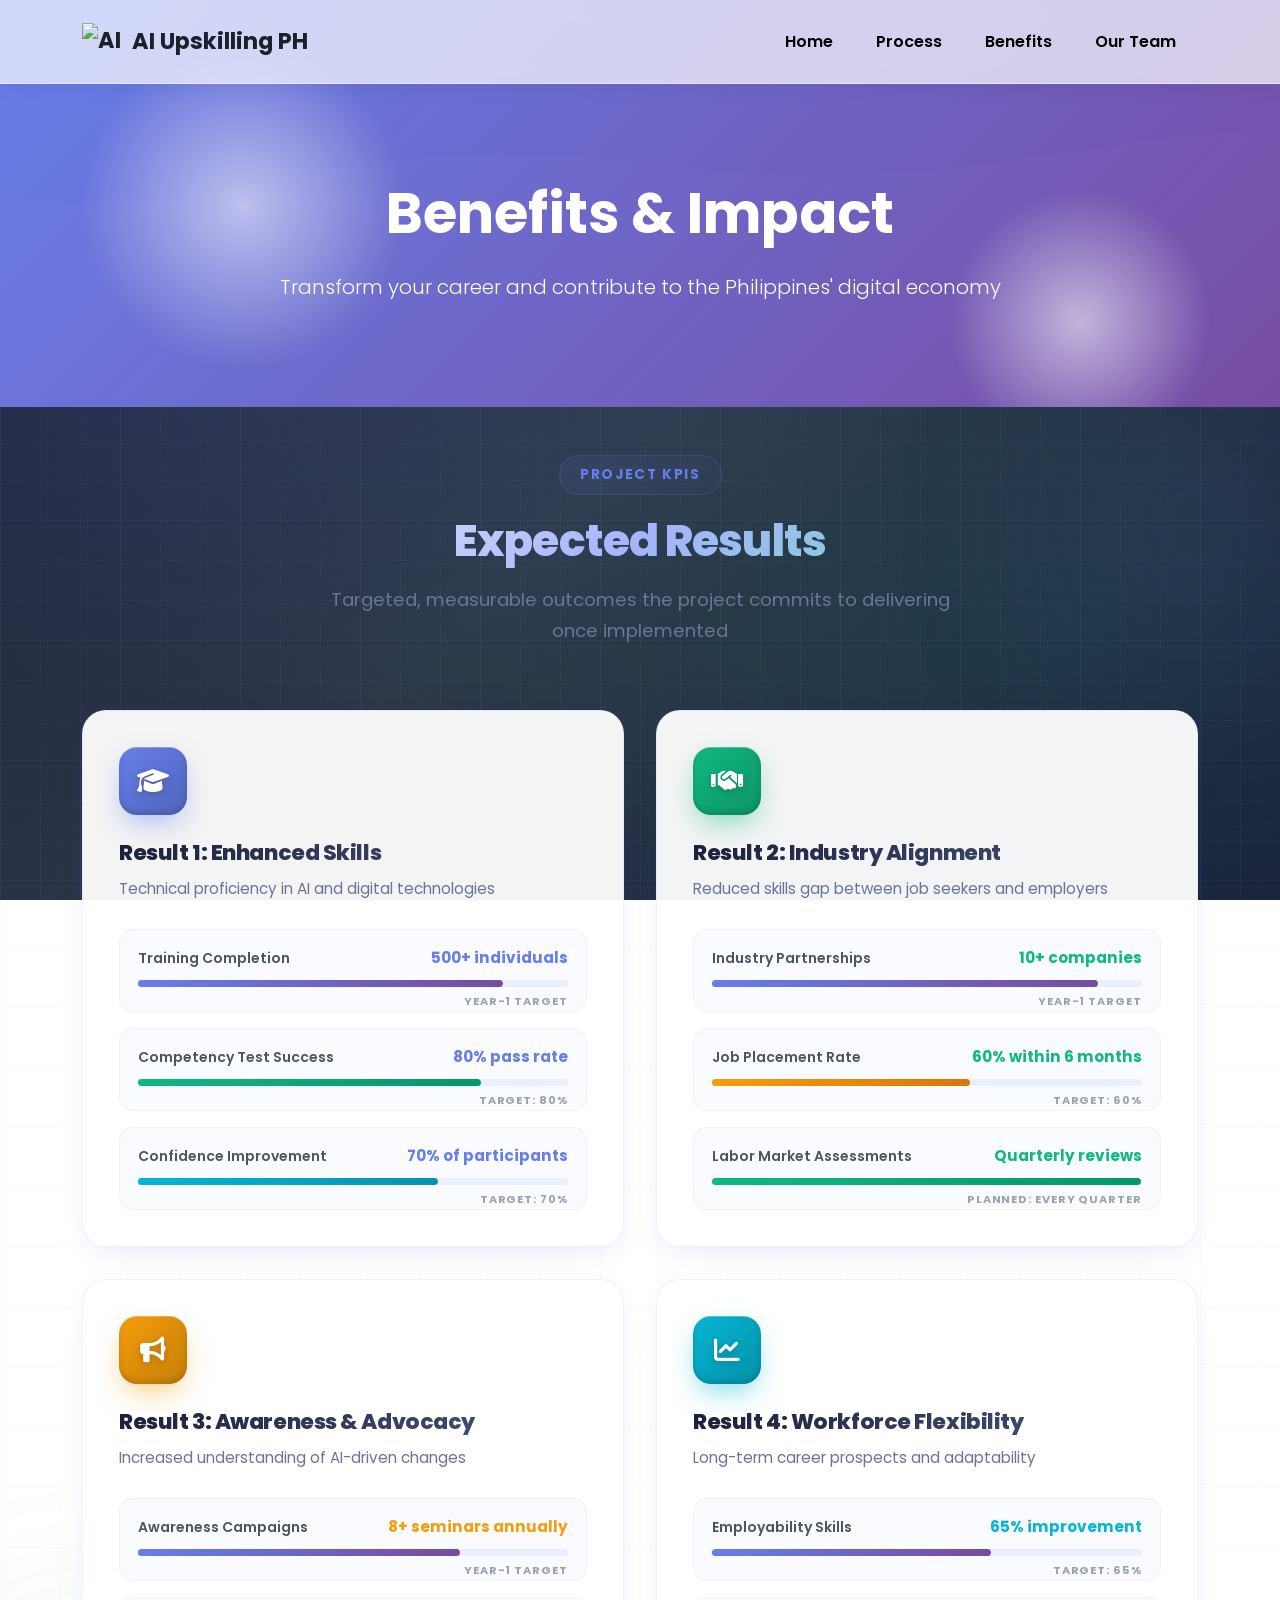
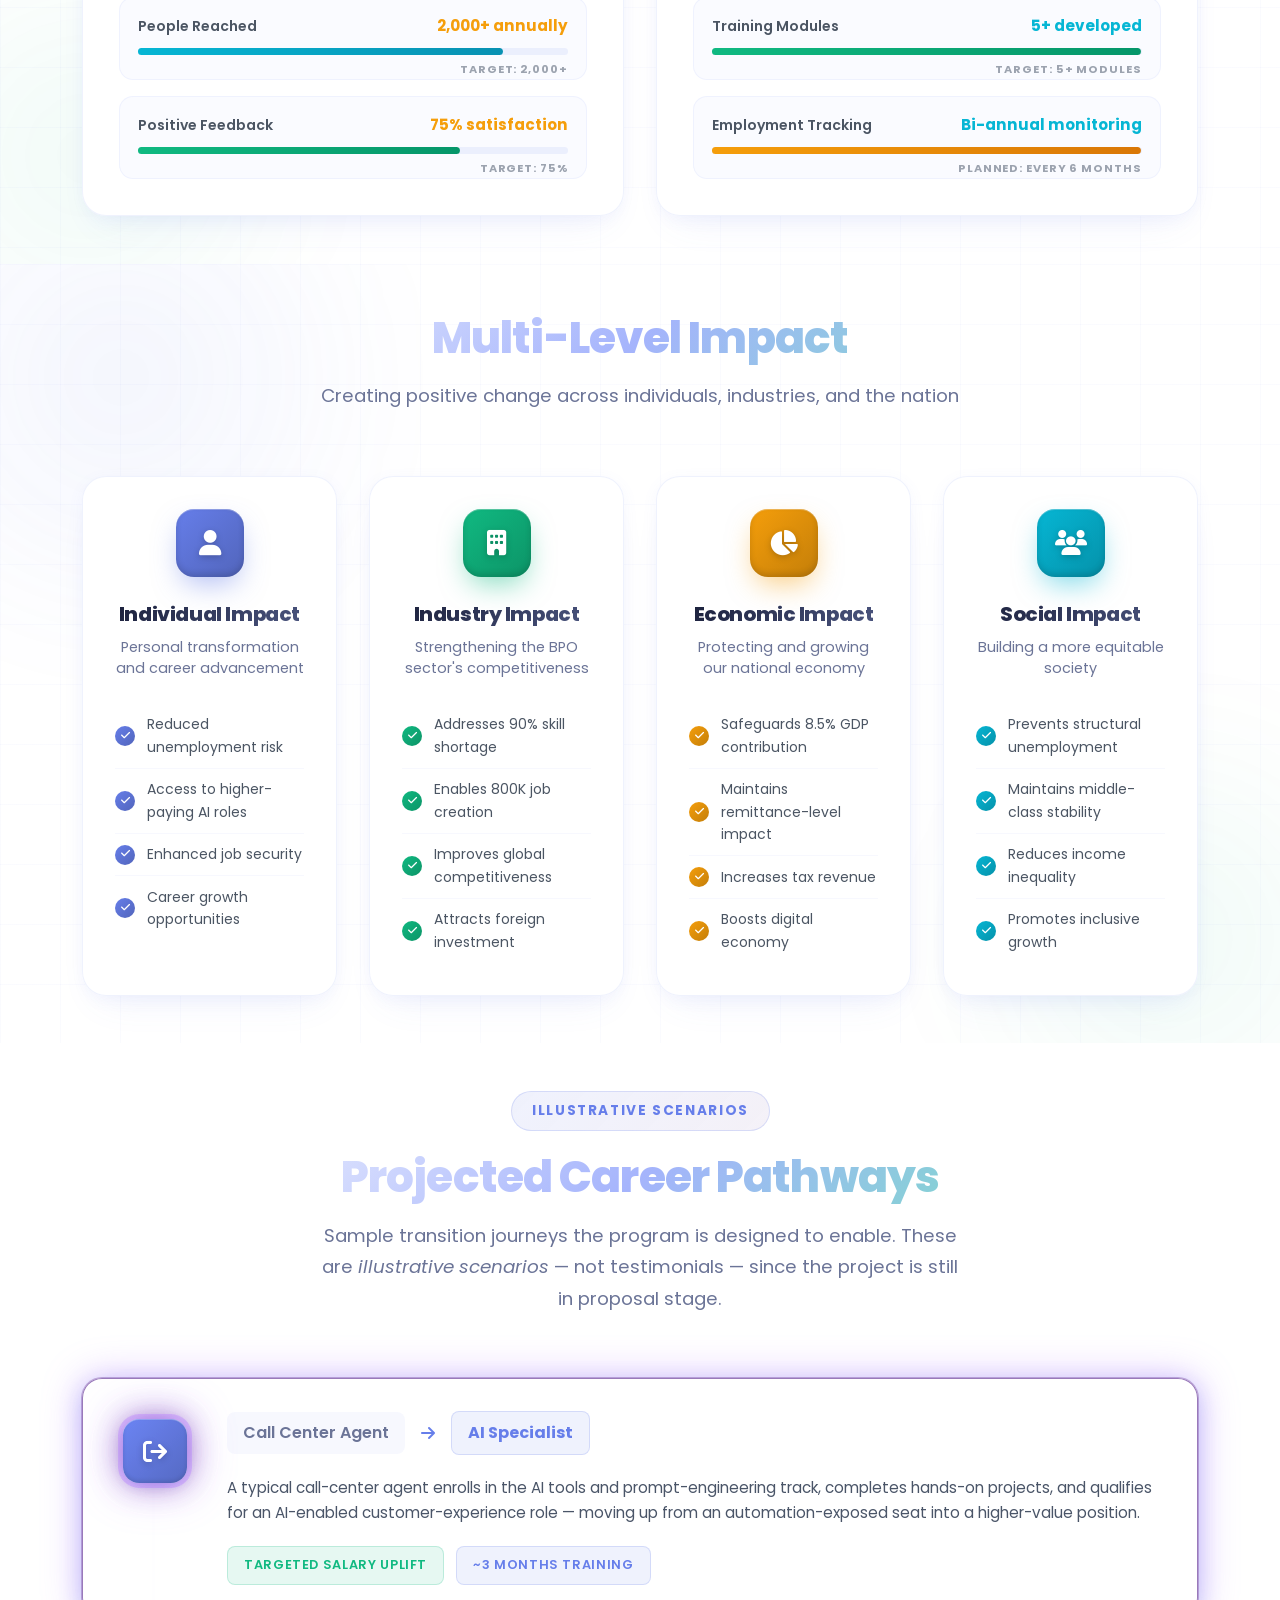
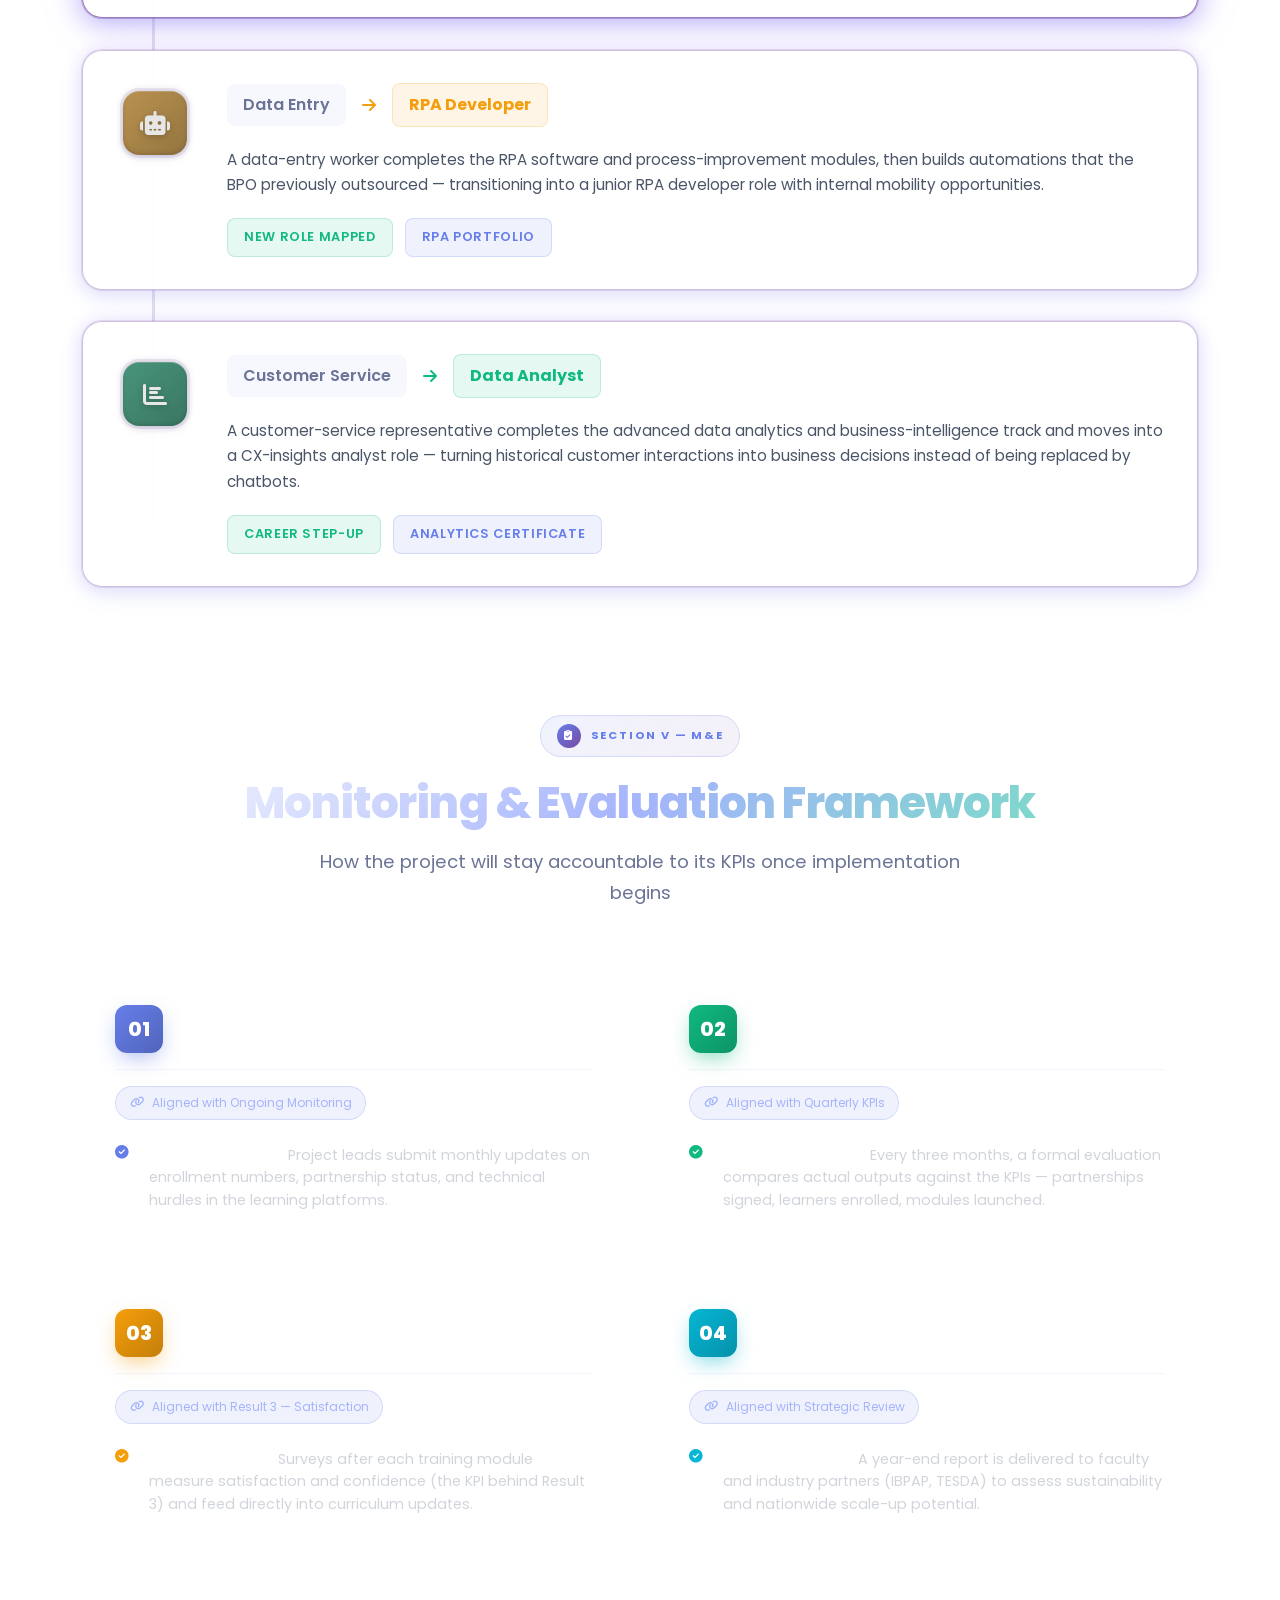
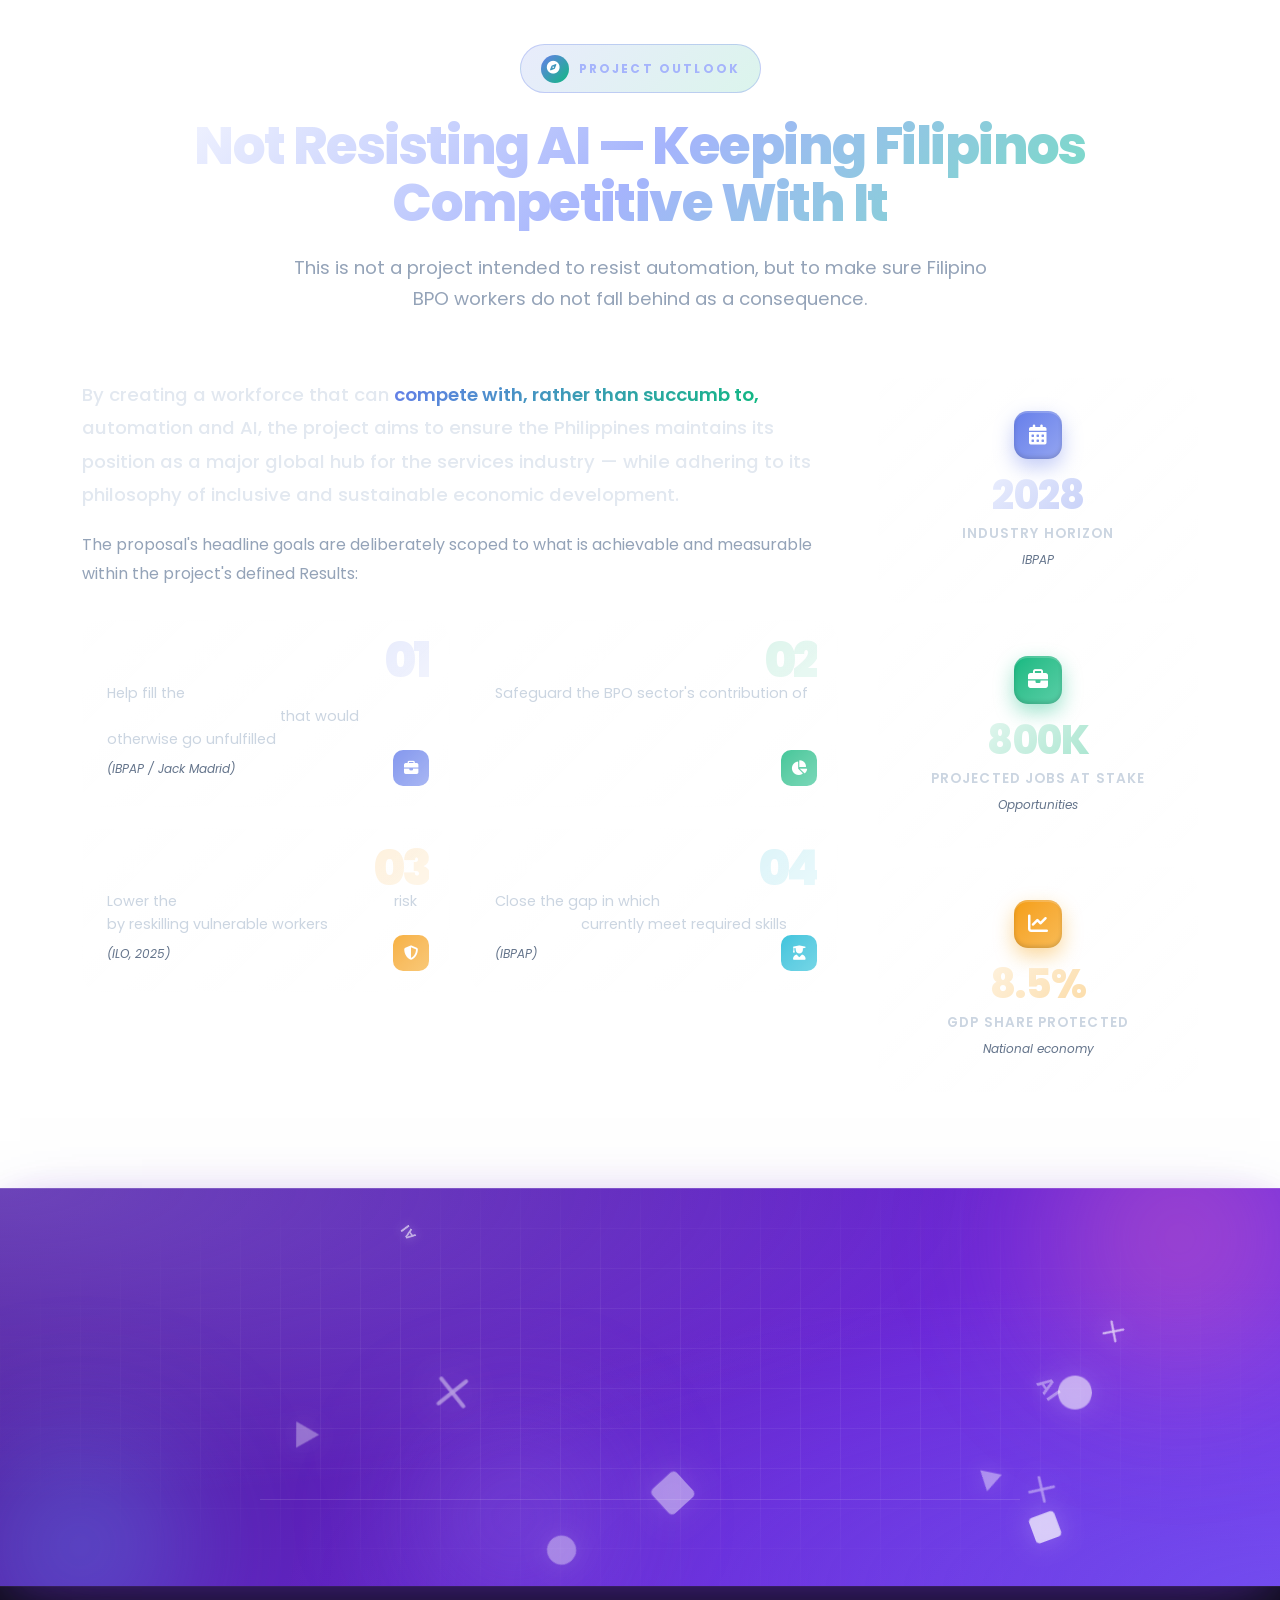
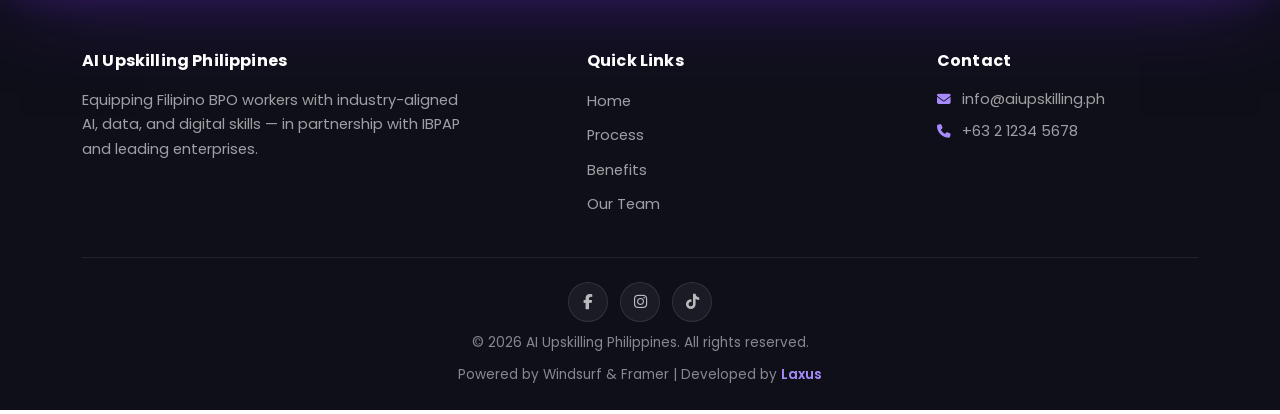
==== benefits.html @ 920d1ba4 "Initial commit" ====
<!DOCTYPE html>
<html lang="en" class="lenis-scroll">
<head>
    <meta charset="UTF-8">
    <meta name="viewport" content="width=device-width, initial-scale=1.0">
    <title>Benefits & Impact - AI Upskilling Philippines</title>
    <link href="https://fonts.googleapis.com/css2?family=Poppins:wght@300;400;500;600;700&display=swap" rel="stylesheet">
    <link href="https://cdn.jsdelivr.net/npm/bootstrap@5.3.0/dist/css/bootstrap.min.css" rel="stylesheet">
    <link href="https://cdnjs.cloudflare.com/ajax/libs/font-awesome/6.4.0/css/all.min.css" rel="stylesheet">
    <link href="styles.css?v=14" rel="stylesheet">
    
    <!-- Favicon -->
    <link rel="icon" type="image/png" href="https://cdn-icons-png.flaticon.com/512/4712/4712109.png">
    
    <!-- GSAP and Lenis - Laxus approach: only GSAP core, no ScrollTrigger -->
    <script src="https://cdnjs.cloudflare.com/ajax/libs/gsap/3.12.5/gsap.min.js"></script>
    <script src="lenis.min.js"></script>
</head>
<body>
    <script>
        document.addEventListener('DOMContentLoaded', function() {
            const catMascotWrapper = document.querySelector('.cat-mascot-wrapper');

            // Show cat mascot after 3 seconds
            setTimeout(() => {
                if (catMascotWrapper) {
                    catMascotWrapper.classList.add('visible');
                }
            }, 3000);
        });
    </script>

    <!-- Navigation -->
    <nav class="navbar navbar-expand-lg navbar-dark fixed-top">
        <div class="container">
            <a class="navbar-brand" href="index.html">
                <img src="https://cdn-icons-png.flaticon.com/512/4712/4712109.png" alt="AI Upskilling PH" style="width: 30px; height: 30px; margin-right: 8px;"> AI Upskilling PH
            </a>
            <button class="navbar-toggler" type="button" data-bs-toggle="collapse" data-bs-target="#navbarNav">
                <span class="navbar-toggler-icon"></span>
            </button>
            <div class="collapse navbar-collapse" id="navbarNav">
                <ul class="navbar-nav ms-auto">
                    <li class="nav-item">
                        <a class="nav-link" href="index.html"><span class="nav-text">Home</span><span class="nav-bar"></span></a>
                    </li>
                    <li class="nav-item">
                        <a class="nav-link" href="process.html"><span class="nav-text">Process</span><span class="nav-bar"></span></a>
                    </li>
                    <li class="nav-item">
                        <a class="nav-link active" href="benefits.html"><span class="nav-text">Benefits</span><span class="nav-bar"></span></a>
                    </li>
                    <li class="nav-item">
                        <a class="nav-link" href="team.html"><span class="nav-text">Our Team</span><span class="nav-bar"></span></a>
                    </li>
                </ul>
            </div>
        </div>
    </nav>

    <!-- Hero Section -->
    <section class="hero hero-benefits hero-section--parallax">
        <div class="hero-bg"></div>
        <div class="hero-light-orb hero-light-orb-1"></div>
        <div class="hero-light-orb hero-light-orb-2"></div>
        <div class="container">
            <div class="row">
                <div class="col-lg-12">
                    <div class="hero-content text-center">
                        <h1 class="display-4 fw-bold text-white mb-4 scroll-reveal-safe stagger-1">Benefits & Impact</h1>
                        <p class="lead text-white mb-4 scroll-reveal-safe stagger-2">
                            Transform your career and contribute to the Philippines' digital economy
                        </p>
                    </div>
                </div>
            </div>
        </div>
    </section>

    <!-- Main Content Wrapper with Fixed Background -->
    <div class="benefits-main-content-wrapper">
        <div class="grid-pattern-overlay"></div>

    <!-- Expected Results -->
    <section class="expected-results-section">
        <div class="expected-results-bg-orb expected-results-bg-orb-1"></div>
        <div class="expected-results-bg-orb expected-results-bg-orb-2"></div>
        <div class="expected-results-grid"></div>

        <div class="container">
            <div class="expected-results-header">
                <span class="expected-results-eyebrow scroll-reveal-safe stagger-1">Project KPIs</span>
                <h2 class="expected-results-title scroll-reveal-safe stagger-2">Expected Results</h2>
                <p class="expected-results-subtitle scroll-reveal-safe stagger-3">Targeted, measurable outcomes the project commits to delivering once implemented</p>
            </div>

            <div class="expected-results-grid-container">
                <div class="result-card scroll-reveal-safe stagger-1" style="--result-color: #667eea;">
                    <div class="result-icon">
                        <i class="fas fa-graduation-cap"></i>
                    </div>
                    <div class="result-content">
                        <h4 class="result-title">Result 1: Enhanced Skills</h4>
                        <p class="result-desc">Technical proficiency in AI and digital technologies</p>
                    </div>
                    <div class="result-metrics">
                        <div class="metric">
                            <div class="metric-header">
                                <span class="metric-label">Training Completion</span>
                                <span class="metric-value">500+ individuals</span>
                            </div>
                            <div class="metric-progress">
                                <div class="metric-bar" style="width: 85%; --target-width: 85%; background: linear-gradient(90deg, #667eea, #764ba2);"></div>
                                <span class="metric-tag">Year-1 Target</span>
                            </div>
                        </div>
                        <div class="metric">
                            <div class="metric-header">
                                <span class="metric-label">Competency Test Success</span>
                                <span class="metric-value">80% pass rate</span>
                            </div>
                            <div class="metric-progress">
                                <div class="metric-bar" style="width: 80%; --target-width: 80%; background: linear-gradient(90deg, #10b981, #059669);"></div>
                                <span class="metric-tag">Target: 80%</span>
                            </div>
                        </div>
                        <div class="metric">
                            <div class="metric-header">
                                <span class="metric-label">Confidence Improvement</span>
                                <span class="metric-value">70% of participants</span>
                            </div>
                            <div class="metric-progress">
                                <div class="metric-bar" style="width: 70%; --target-width: 70%; background: linear-gradient(90deg, #06b6d4, #0891b2);"></div>
                                <span class="metric-tag">Target: 70%</span>
                            </div>
                        </div>
                    </div>
                </div>

                <div class="result-card scroll-reveal-safe" style="--result-color: #10b981;">
                    <div class="result-icon">
                        <i class="fas fa-handshake"></i>
                    </div>
                    <div class="result-content">
                        <h4 class="result-title">Result 2: Industry Alignment</h4>
                        <p class="result-desc">Reduced skills gap between job seekers and employers</p>
                    </div>
                    <div class="result-metrics">
                        <div class="metric">
                            <div class="metric-header">
                                <span class="metric-label">Industry Partnerships</span>
                                <span class="metric-value">10+ companies</span>
                            </div>
                            <div class="metric-progress">
                                <div class="metric-bar" style="width: 90%; --target-width: 90%; background: linear-gradient(90deg, #667eea, #764ba2);"></div>
                                <span class="metric-tag">Year-1 Target</span>
                            </div>
                        </div>
                        <div class="metric">
                            <div class="metric-header">
                                <span class="metric-label">Job Placement Rate</span>
                                <span class="metric-value">60% within 6 months</span>
                            </div>
                            <div class="metric-progress">
                                <div class="metric-bar" style="width: 60%; --target-width: 60%; background: linear-gradient(90deg, #f59e0b, #d97706);"></div>
                                <span class="metric-tag">Target: 60%</span>
                            </div>
                        </div>
                        <div class="metric">
                            <div class="metric-header">
                                <span class="metric-label">Labor Market Assessments</span>
                                <span class="metric-value">Quarterly reviews</span>
                            </div>
                            <div class="metric-progress">
                                <div class="metric-bar" style="width: 100%; --target-width: 100%; background: linear-gradient(90deg, #10b981, #059669);"></div>
                                <span class="metric-tag">Planned: every quarter</span>
                            </div>
                        </div>
                    </div>
                </div>

                <div class="result-card scroll-reveal-safe" style="--result-color: #f59e0b;">
                    <div class="result-icon">
                        <i class="fas fa-bullhorn"></i>
                    </div>
                    <div class="result-content">
                        <h4 class="result-title">Result 3: Awareness & Advocacy</h4>
                        <p class="result-desc">Increased understanding of AI-driven changes</p>
                    </div>
                    <div class="result-metrics">
                        <div class="metric">
                            <div class="metric-header">
                                <span class="metric-label">Awareness Campaigns</span>
                                <span class="metric-value">8+ seminars annually</span>
                            </div>
                            <div class="metric-progress">
                                <div class="metric-bar" style="width: 75%; --target-width: 75%; background: linear-gradient(90deg, #667eea, #764ba2);"></div>
                                <span class="metric-tag">Year-1 Target</span>
                            </div>
                        </div>
                        <div class="metric">
                            <div class="metric-header">
                                <span class="metric-label">People Reached</span>
                                <span class="metric-value">2,000+ annually</span>
                            </div>
                            <div class="metric-progress">
                                <div class="metric-bar" style="width: 85%; --target-width: 85%; background: linear-gradient(90deg, #06b6d4, #0891b2);"></div>
                                <span class="metric-tag">Target: 2,000+</span>
                            </div>
                        </div>
                        <div class="metric">
                            <div class="metric-header">
                                <span class="metric-label">Positive Feedback</span>
                                <span class="metric-value">75% satisfaction</span>
                            </div>
                            <div class="metric-progress">
                                <div class="metric-bar" style="width: 75%; --target-width: 75%; background: linear-gradient(90deg, #10b981, #059669);"></div>
                                <span class="metric-tag">Target: 75%</span>
                            </div>
                        </div>
                    </div>
                </div>

                <div class="result-card scroll-reveal-safe" style="--result-color: #06b6d4;">
                    <div class="result-icon">
                        <i class="fas fa-chart-line"></i>
                    </div>
                    <div class="result-content">
                        <h4 class="result-title">Result 4: Workforce Flexibility</h4>
                        <p class="result-desc">Long-term career prospects and adaptability</p>
                    </div>
                    <div class="result-metrics">
                        <div class="metric">
                            <div class="metric-header">
                                <span class="metric-label">Employability Skills</span>
                                <span class="metric-value">65% improvement</span>
                            </div>
                            <div class="metric-progress">
                                <div class="metric-bar" style="width: 65%; --target-width: 65%; background: linear-gradient(90deg, #667eea, #764ba2);"></div>
                                <span class="metric-tag">Target: 65%</span>
                            </div>
                        </div>
                        <div class="metric">
                            <div class="metric-header">
                                <span class="metric-label">Training Modules</span>
                                <span class="metric-value">5+ developed</span>
                            </div>
                            <div class="metric-progress">
                                <div class="metric-bar" style="width: 100%; --target-width: 100%; background: linear-gradient(90deg, #10b981, #059669);"></div>
                                <span class="metric-tag">Target: 5+ modules</span>
                            </div>
                        </div>
                        <div class="metric">
                            <div class="metric-header">
                                <span class="metric-label">Employment Tracking</span>
                                <span class="metric-value">Bi-annual monitoring</span>
                            </div>
                            <div class="metric-progress">
                                <div class="metric-bar" style="width: 100%; --target-width: 100%; background: linear-gradient(90deg, #f59e0b, #d97706);"></div>
                                <span class="metric-tag">Planned: every 6 months</span>
                            </div>
                        </div>
                    </div>
                </div>
            </div>
        </div>
    </section>

    <!-- Impact Categories -->
    <section class="multi-level-impact-section">
        <div class="multi-level-impact-bg-orb multi-level-impact-bg-orb-1"></div>
        <div class="multi-level-impact-bg-orb multi-level-impact-bg-orb-2"></div>
        <div class="multi-level-impact-grid"></div>

        <div class="container">
            <div class="multi-level-impact-header">
                <h2 class="multi-level-impact-title scroll-reveal-safe stagger-1">Multi-Level Impact</h2>
                <p class="multi-level-impact-subtitle scroll-reveal-safe stagger-2">Creating positive change across individuals, industries, and the nation</p>
            </div>

            <div class="multi-level-impact-grid-container">
                <div class="impact-card scroll-reveal-safe stagger-1" style="--impact-color: #667eea;">
                    <div class="impact-icon">
                        <i class="fas fa-user"></i>
                    </div>
                    <div class="impact-content">
                        <h4 class="impact-title">Individual Impact</h4>
                        <p class="impact-desc">Personal transformation and career advancement</p>
                    </div>
                    <ul class="impact-list">
                        <li><i class="fas fa-check"></i> Reduced unemployment risk</li>
                        <li><i class="fas fa-check"></i> Access to higher-paying AI roles</li>
                        <li><i class="fas fa-check"></i> Enhanced job security</li>
                        <li><i class="fas fa-check"></i> Career growth opportunities</li>
                    </ul>
                </div>

                <div class="impact-card scroll-reveal-safe stagger-2" style="--impact-color: #10b981;">
                    <div class="impact-icon">
                        <i class="fas fa-building"></i>
                    </div>
                    <div class="impact-content">
                        <h4 class="impact-title">Industry Impact</h4>
                        <p class="impact-desc">Strengthening the BPO sector's competitiveness</p>
                    </div>
                    <ul class="impact-list">
                        <li><i class="fas fa-check"></i> Addresses 90% skill shortage</li>
                        <li><i class="fas fa-check"></i> Enables 800K job creation</li>
                        <li><i class="fas fa-check"></i> Improves global competitiveness</li>
                        <li><i class="fas fa-check"></i> Attracts foreign investment</li>
                    </ul>
                </div>

                <div class="impact-card scroll-reveal-safe stagger-3" style="--impact-color: #f59e0b;">
                    <div class="impact-icon">
                        <i class="fas fa-chart-pie"></i>
                    </div>
                    <div class="impact-content">
                        <h4 class="impact-title">Economic Impact</h4>
                        <p class="impact-desc">Protecting and growing our national economy</p>
                    </div>
                    <ul class="impact-list">
                        <li><i class="fas fa-check"></i> Safeguards 8.5% GDP contribution</li>
                        <li><i class="fas fa-check"></i> Maintains remittance-level impact</li>
                        <li><i class="fas fa-check"></i> Increases tax revenue</li>
                        <li><i class="fas fa-check"></i> Boosts digital economy</li>
                    </ul>
                </div>

                <div class="impact-card scroll-reveal-safe stagger-4" style="--impact-color: #06b6d4;">
                    <div class="impact-icon">
                        <i class="fas fa-users"></i>
                    </div>
                    <div class="impact-content">
                        <h4 class="impact-title">Social Impact</h4>
                        <p class="impact-desc">Building a more equitable society</p>
                    </div>
                    <ul class="impact-list">
                        <li><i class="fas fa-check"></i> Prevents structural unemployment</li>
                        <li><i class="fas fa-check"></i> Maintains middle-class stability</li>
                        <li><i class="fas fa-check"></i> Reduces income inequality</li>
                        <li><i class="fas fa-check"></i> Promotes inclusive growth</li>
                    </ul>
                </div>
            </div>
        </div>
    </section>

    <!-- Projected Career Pathways -->
    <section class="career-pathways-section">
        <div class="career-pathways-bg-orb career-pathways-bg-orb-1"></div>
        <div class="career-pathways-bg-orb career-pathways-bg-orb-2"></div>
        <div class="career-pathways-grid"></div>

        <div class="container">
            <div class="career-pathways-header">
                <span class="career-pathways-eyebrow scroll-reveal-safe stagger-1">Illustrative Scenarios</span>
                <h2 class="career-pathways-title scroll-reveal-safe stagger-2">Projected Career Pathways</h2>
                <p class="career-pathways-subtitle scroll-reveal-safe stagger-3">
                    Sample transition journeys the program is designed to enable.
                    These are <em>illustrative scenarios</em> — not testimonials — since the project is still in proposal stage.
                </p>
            </div>

            <div class="career-pathways-timeline" id="careerPathwaysTimeline">
                <div class="pathway-item-timeline scroll-reveal-safe stagger-1" style="--pathway-color: #667eea;">
                    <div class="pathway-step">
                        <span class="pathway-step-number">A</span>
                        <div class="pathway-step-icon">
                            <i class="fas fa-arrow-right-from-bracket"></i>
                        </div>
                    </div>
                    <div class="pathway-content">
                        <div class="pathway-transition">
                            <span class="pathway-from">Call Center Agent</span>
                            <i class="fas fa-arrow-right pathway-arrow"></i>
                            <span class="pathway-to">AI Specialist</span>
                        </div>
                        <p class="pathway-description">A typical call-center agent enrolls in the AI tools and prompt-engineering track, completes hands-on projects, and qualifies for an AI-enabled customer-experience role — moving up from an automation-exposed seat into a higher-value position.</p>
                        <div class="pathway-tags">
                            <span class="pathway-tag pathway-tag-success">Targeted salary uplift</span>
                            <span class="pathway-tag pathway-tag-primary">~3 months training</span>
                        </div>
                    </div>
                </div>

                <div class="pathway-item-timeline scroll-reveal-safe stagger-2" style="--pathway-color: #f59e0b;">
                    <div class="pathway-step">
                        <span class="pathway-step-number">B</span>
                        <div class="pathway-step-icon">
                            <i class="fas fa-robot"></i>
                        </div>
                    </div>
                    <div class="pathway-content">
                        <div class="pathway-transition">
                            <span class="pathway-from">Data Entry</span>
                            <i class="fas fa-arrow-right pathway-arrow"></i>
                            <span class="pathway-to">RPA Developer</span>
                        </div>
                        <p class="pathway-description">A data-entry worker completes the RPA software and process-improvement modules, then builds automations that the BPO previously outsourced — transitioning into a junior RPA developer role with internal mobility opportunities.</p>
                        <div class="pathway-tags">
                            <span class="pathway-tag pathway-tag-success">New role mapped</span>
                            <span class="pathway-tag pathway-tag-primary">RPA portfolio</span>
                        </div>
                    </div>
                </div>

                <div class="pathway-item-timeline scroll-reveal-safe stagger-3" style="--pathway-color: #10b981;">
                    <div class="pathway-step">
                        <span class="pathway-step-number">C</span>
                        <div class="pathway-step-icon">
                            <i class="fas fa-chart-bar"></i>
                        </div>
                    </div>
                    <div class="pathway-content">
                        <div class="pathway-transition">
                            <span class="pathway-from">Customer Service</span>
                            <i class="fas fa-arrow-right pathway-arrow"></i>
                            <span class="pathway-to">Data Analyst</span>
                        </div>
                        <p class="pathway-description">A customer-service representative completes the advanced data analytics and business-intelligence track and moves into a CX-insights analyst role — turning historical customer interactions into business decisions instead of being replaced by chatbots.</p>
                        <div class="pathway-tags">
                            <span class="pathway-tag pathway-tag-success">Career step-up</span>
                            <span class="pathway-tag pathway-tag-primary">Analytics certificate</span>
                        </div>
                    </div>
                </div>
            </div>
        </div>
    </section>

    <!-- Monitoring & Evaluation -->
    <section class="me-framework-section">
        <div class="me-framework-bg-gradient"></div>
        <div class="me-framework-grid-pattern"></div>

        <div class="container">
            <div class="me-framework-header">
                <span class="me-framework-eyebrow scroll-reveal-safe stagger-1">
                    <span class="me-framework-eyebrow-icon">
                        <i class="fas fa-clipboard-check"></i>
                    </span>
                    Section V — M&amp;E
                </span>
                <h2 class="me-framework-title scroll-reveal-safe stagger-2">Monitoring &amp; Evaluation Framework</h2>
                <p class="me-framework-subtitle scroll-reveal-safe stagger-3">
                    How the project will stay accountable to its KPIs once implementation begins
                </p>
            </div>

            <div class="me-framework-masonry">
                <div class="me-card me-card-medium scroll-reveal-safe stagger-1" style="--me-color:#667eea;">
                    <div class="me-card-header">
                        <div class="me-card-number">01</div>
                        <h4>Monthly Progress Reports</h4>
                    </div>
                    <div class="me-card-alignment">
                        <i class="fas fa-link"></i>
                        <span>Aligned with Ongoing Monitoring</span>
                    </div>
                    <ul class="me-card-list">
                        <li>
                            <i class="fas fa-check-circle"></i>
                            <div>
                                <strong>Monthly Updates.</strong> Project leads submit monthly updates on enrollment numbers, partnership status, and technical hurdles in the learning platforms.
                            </div>
                        </li>
                    </ul>
                </div>

                <div class="me-card me-card-medium scroll-reveal-safe stagger-2" style="--me-color:#10b981;">
                    <div class="me-card-header">
                        <div class="me-card-number">02</div>
                        <h4>Quarterly Impact Assessments</h4>
                    </div>
                    <div class="me-card-alignment">
                        <i class="fas fa-link"></i>
                        <span>Aligned with Quarterly KPIs</span>
                    </div>
                    <ul class="me-card-list">
                        <li>
                            <i class="fas fa-check-circle"></i>
                            <div>
                                <strong>Formal Evaluation.</strong> Every three months, a formal evaluation compares actual outputs against the KPIs — partnerships signed, learners enrolled, modules launched.
                            </div>
                        </li>
                    </ul>
                </div>

                <div class="me-card me-card-medium scroll-reveal-safe stagger-3" style="--me-color:#f59e0b;">
                    <div class="me-card-header">
                        <div class="me-card-number">03</div>
                        <h4>Participant Feedback Loops</h4>
                    </div>
                    <div class="me-card-alignment">
                        <i class="fas fa-link"></i>
                        <span>Aligned with Result 3 — Satisfaction</span>
                    </div>
                    <ul class="me-card-list">
                        <li>
                            <i class="fas fa-check-circle"></i>
                            <div>
                                <strong>Module Surveys.</strong> Surveys after each training module measure satisfaction and confidence (the KPI behind Result 3) and feed directly into curriculum updates.
                            </div>
                        </li>
                    </ul>
                </div>

                <div class="me-card me-card-medium scroll-reveal-safe stagger-4" style="--me-color:#06b6d4;">
                    <div class="me-card-header">
                        <div class="me-card-number">04</div>
                        <h4>Annual Stakeholder Review</h4>
                    </div>
                    <div class="me-card-alignment">
                        <i class="fas fa-link"></i>
                        <span>Aligned with Strategic Review</span>
                    </div>
                    <ul class="me-card-list">
                        <li>
                            <i class="fas fa-check-circle"></i>
                            <div>
                                <strong>Year-End Report.</strong> A year-end report is delivered to faculty and industry partners (IBPAP, TESDA) to assess sustainability and nationwide scale-up potential.
                            </div>
                        </li>
                    </ul>
                </div>
            </div>
        </div>
    </section>

    <!-- Project Outlook -->
    <section class="project-outlook-section py-5 mb-0 pb-5">
        <div class="project-outlook-bg-orb project-outlook-bg-orb-1"></div>
        <div class="project-outlook-bg-orb project-outlook-bg-orb-2"></div>
        <div class="project-outlook-grid"></div>

        <div class="container">
            <div class="project-outlook-header">
                <span class="project-outlook-eyebrow scroll-reveal-safe stagger-1">
                    <span class="project-outlook-eyebrow-icon">
                        <i class="fas fa-compass"></i>
                    </span>
                    Project Outlook
                </span>
                <h2 class="project-outlook-title scroll-reveal-safe stagger-2">Not Resisting AI — Keeping Filipinos Competitive With It</h2>
                <p class="project-outlook-subtitle scroll-reveal-safe stagger-3">
                    This is not a project intended to resist automation, but to make sure Filipino BPO workers do not fall behind as a consequence.
                </p>
            </div>

            <div class="project-outlook-content">
                <div class="project-outlook-main">
                    <div class="project-outlook-text">
                        <p class="project-outlook-lead">
                            By creating a workforce that can <em>compete with, rather than succumb to,</em> automation and AI, the project aims to ensure the Philippines maintains its position as a major global hub for the services industry — while adhering to its philosophy of inclusive and sustainable economic development.
                        </p>
                        <p class="project-outlook-intro">
                            The proposal's headline goals are deliberately scoped to what is achievable and measurable within the project's defined Results:
                        </p>
                    </div>

                    <div class="project-outlook-goals">
                        <div class="outlook-goal scroll-reveal-safe stagger-1" style="--goal-color: #667eea;">
                            <div class="outlook-goal-number">01</div>
                            <div class="outlook-goal-content">
                                <h4 class="outlook-goal-title">Job Opportunities</h4>
                                <p class="outlook-goal-text">
                                    Help fill the <strong>800,000 projected job opportunities by 2028</strong> that would otherwise go unfulfilled
                                    <span class="outlook-goal-source">(IBPAP / Jack Madrid)</span>
                                </p>
                            </div>
                            <div class="outlook-goal-icon">
                                <i class="fas fa-briefcase"></i>
                            </div>
                        </div>

                        <div class="outlook-goal scroll-reveal-safe stagger-2" style="--goal-color: #10b981;">
                            <div class="outlook-goal-number">02</div>
                            <div class="outlook-goal-content">
                                <h4 class="outlook-goal-title">GDP Protection</h4>
                                <p class="outlook-goal-text">
                                    Safeguard the BPO sector's contribution of <strong>~8.5% of national GDP</strong>
                                </p>
                            </div>
                            <div class="outlook-goal-icon">
                                <i class="fas fa-chart-pie"></i>
                            </div>
                        </div>

                        <div class="outlook-goal scroll-reveal-safe stagger-3" style="--goal-color: #f59e0b;">
                            <div class="outlook-goal-number">03</div>
                            <div class="outlook-goal-content">
                                <h4 class="outlook-goal-title">Risk Reduction</h4>
                                <p class="outlook-goal-text">
                                    Lower the <strong>89% automation-exposure</strong> risk by reskilling vulnerable workers
                                    <span class="outlook-goal-source">(ILO, 2025)</span>
                                </p>
                            </div>
                            <div class="outlook-goal-icon">
                                <i class="fas fa-shield-alt"></i>
                            </div>
                        </div>

                        <div class="outlook-goal scroll-reveal-safe stagger-4" style="--goal-color: #06b6d4;">
                            <div class="outlook-goal-number">04</div>
                            <div class="outlook-goal-content">
                                <h4 class="outlook-goal-title">Skills Gap</h4>
                                <p class="outlook-goal-text">
                                    Close the gap in which <strong>only 10% of BPO applicants</strong> currently meet required skills
                                    <span class="outlook-goal-source">(IBPAP)</span>
                                </p>
                            </div>
                            <div class="outlook-goal-icon">
                                <i class="fas fa-user-graduate"></i>
                            </div>
                        </div>
                    </div>
                </div>

                <div class="project-outlook-sidebar">
                    <div class="outlook-metric-card scroll-reveal-safe stagger-5" style="--metric-color: #667eea;">
                        <div class="outlook-metric-bg"></div>
                        <div class="outlook-metric-content">
                            <div class="outlook-metric-icon">
                                <i class="fas fa-calendar-alt"></i>
                            </div>
                            <div class="outlook-metric-value">2028</div>
                            <div class="outlook-metric-label">Industry horizon</div>
                            <div class="outlook-metric-source">IBPAP</div>
                        </div>
                    </div>

                    <div class="outlook-metric-card scroll-reveal-safe stagger-6" style="--metric-color: #10b981;">
                        <div class="outlook-metric-bg"></div>
                        <div class="outlook-metric-content">
                            <div class="outlook-metric-icon">
                                <i class="fas fa-briefcase"></i>
                            </div>
                            <div class="outlook-metric-value">800K</div>
                            <div class="outlook-metric-label">Projected jobs at stake</div>
                            <div class="outlook-metric-source">Opportunities</div>
                        </div>
                    </div>

                    <div class="outlook-metric-card scroll-reveal-safe stagger-7" style="--metric-color: #f59e0b;">
                        <div class="outlook-metric-bg"></div>
                        <div class="outlook-metric-content">
                            <div class="outlook-metric-icon">
                                <i class="fas fa-chart-line"></i>
                            </div>
                            <div class="outlook-metric-value">8.5%</div>
                            <div class="outlook-metric-label">GDP share protected</div>
                            <div class="outlook-metric-source">National economy</div>
                        </div>
                    </div>
                </div>
            </div>
        </div>
    </section>
    </div>

    <!-- CTA Section -->
    <section id="enroll" class="cta-section mt-5 pt-5">
        <div class="container-fluid px-0">
            <div class="cta-card">
                <span class="cta-orb cta-orb-1"></span>
                <span class="cta-orb cta-orb-2"></span>
                <span class="cta-orb cta-orb-3"></span>
                <span class="cta-grid"></span>

                <div class="cta-falling-shapes" aria-hidden="true">
                    <div class="falling-shape shape-circle"></div>
                    <div class="falling-shape shape-square"></div>
                    <div class="falling-shape shape-triangle"></div>
                    <div class="falling-shape shape-x"></div>
                    <div class="falling-text">AI</div>
                    <div class="falling-shape shape-circle"></div>
                    <div class="falling-shape shape-square"></div>
                    <div class="falling-shape shape-triangle"></div>
                    <div class="falling-shape shape-x"></div>
                    <div class="falling-text">AI</div>
                    <div class="falling-shape shape-circle"></div>
                    <div class="falling-shape shape-square"></div>
                    <div class="falling-shape shape-triangle"></div>
                    <div class="falling-shape shape-x"></div>
                    <div class="falling-text">AI</div>
                </div>

                <div class="cta-content">
                    <span class="cta-eyebrow scroll-reveal-safe stagger-1">
                        <span class="cta-eyebrow-dot"></span>
                        Join the Movement
                    </span>
                    <h2 class="cta-title scroll-reveal-safe stagger-2">Be Part of the Impact</h2>
                    <p class="cta-subtitle scroll-reveal-safe stagger-3">
                        Join the movement that's transforming careers and securing the Philippines' digital future
                    </p>

                    <div class="cta-buttons">
                        <a href="#" class="cta-btn cta-btn-secondary scroll-reveal-safe stagger-4" onclick="showEnrollmentForm()">
                            <i class="fas fa-plus"></i>
                            <span>Start Your Journey</span>
                        </a>
                        <a href="team.html" class="cta-btn cta-btn-primary scroll-reveal-safe stagger-5">
                            <i class="fas fa-users"></i>
                            <span>Meet Our Team</span>
                            <i class="fas fa-arrow-right cta-btn-arrow"></i>
                        </a>
                    </div>

                    <div class="cta-trust">
                        <div class="cta-trust-item scroll-reveal-safe stagger-1">
                            <i class="fas fa-check-circle"></i>
                            <span>Transform Careers</span>
                        </div>
                        <div class="cta-trust-item scroll-reveal-safe stagger-2">
                            <i class="fas fa-check-circle"></i>
                            <span>Secure Digital Future</span>
                        </div>
                        <div class="cta-trust-item scroll-reveal-safe stagger-3">
                            <i class="fas fa-check-circle"></i>
                            <span>Join the Movement</span>
                        </div>
                    </div>
                </div>
            </div>
        </div>
    </section>

    <!-- Footer -->
    <footer class="site-footer">
        <div class="container">
            <div class="row g-4 site-footer-grid">
                <div class="col-lg-5 col-md-12">
                    <h5 class="site-footer-title">AI Upskilling Philippines</h5>
                    <p class="site-footer-desc">
                        Equipping Filipino BPO workers with industry-aligned AI, data, and digital skills — in partnership with IBPAP and leading enterprises.
                    </p>
                </div>
                <div class="col-lg-4 col-md-6">
                    <div style="padding-left: 30px;">
                        <h5 class="site-footer-title">Quick Links</h5>
                        <ul class="site-footer-links">
                            <li><a href="index.html">Home</a></li>
                            <li><a href="process.html">Process</a></li>
                            <li><a href="benefits.html">Benefits</a></li>
                            <li><a href="team.html">Our Team</a></li>
                        </ul>
                    </div>
                </div>
                <div class="col-lg-3 col-md-6">
                    <h5 class="site-footer-title">Contact</h5>
                    <ul class="site-footer-links site-footer-contact">
                        <li><i class="fas fa-envelope"></i> info@aiupskilling.ph</li>
                        <li><i class="fas fa-phone"></i> +63 2 1234 5678</li>
                    </ul>
                </div>
            </div>
            <div class="site-footer-bottom">
                <div class="site-footer-social" style="justify-content: center;">
                    <a href="https://www.facebook.com/laxus.frfr" class="site-footer-social-link" aria-label="Facebook">
                        <i class="fab fa-facebook-f"></i>
                    </a>
                    <a href="https://www.instagram.com/laxus.frfr" class="site-footer-social-link" aria-label="Instagram">
                        <i class="fab fa-instagram"></i>
                    </a>
                    <a href="https://www.tiktok.com/@laxus.frfr" class="site-footer-social-link" aria-label="TikTok">
                        <i class="fab fa-tiktok"></i>
                    </a>
                </div>
                <p class="mb-0">&copy; 2026 AI Upskilling Philippines. All rights reserved.</p>
                <p class="mb-0 site-footer-credit">Powered by Windsurf & Framer | Developed by <span>Laxus</span></p>
            </div>
        </div>
    </footer>

    <!-- Cat Mascot -->
    <div class="cat-mascot-wrapper">
        <div class="cat-mascot" id="catMascot">
            <img src="https://cdn-icons-png.flaticon.com/512/4712/4712109.png" alt="AI Cat Mascot" class="cat-icon" id="catMascotIcon">
            <div class="cat-speech-bubble" id="catSpeechBubble">
                <button type="button" class="cat-bubble-close" id="catBubbleClose" aria-label="Close message">&times;</button>
                <div class="cat-speech-bubble-content">
                    <p class="cat-message">Discover the <strong>life-changing benefits</strong> of AI upskilling. Your future starts here!</p>
                </div>
                <div class="cat-speech-bubble-tail"></div>
            </div>
        </div>
    </div>
    <script>
        (function () {
            const bubble = document.getElementById('catSpeechBubble');
            const closeBtn = document.getElementById('catBubbleClose');
            const catIcon = document.getElementById('catMascotIcon');
            const mascot = document.getElementById('catMascot');
            if (!bubble || !closeBtn || !catIcon || !mascot) return;
            const hide = () => {
                bubble.classList.add('is-hidden');
                mascot.classList.add('bubble-hidden');
            };
            const show = () => {
                bubble.classList.remove('is-hidden');
                mascot.classList.remove('bubble-hidden');
            };
            closeBtn.addEventListener('click', (e) => { e.stopPropagation(); hide(); });
            catIcon.addEventListener('click', () => {
                if (bubble.classList.contains('is-hidden')) show();
            });
        })();
    </script>

    <!-- Bootstrap JS -->
    <script src="https://cdn.jsdelivr.net/npm/bootstrap@5.3.0/dist/js/bootstrap.bundle.min.js"></script>
    <script src="script-benefits.js" defer></script>

    <!-- Progress Bar Animation -->
    <script>
        document.addEventListener('DOMContentLoaded', function() {
            const metricBars = document.querySelectorAll('.metric-bar');
            const expectedResultsSection = document.querySelector('.expected-results-section');
            
            const animateBar = (bar) => {
                const duration = 3000;
                const startTime = performance.now();
                const startScale = 0;
                const endScale = 1;
                
                const tick = (now) => {
                    const elapsed = now - startTime;
                    const progress = Math.min(elapsed / duration, 1);
                    const easedProgress = 1 - Math.pow(1 - progress, 3);
                    const currentScale = startScale + (endScale - startScale) * easedProgress;
                    
                    bar.style.transform = `scaleX(${currentScale})`;
                    
                    if (progress < 1) {
                        requestAnimationFrame(tick);
                    }
                };
                
                requestAnimationFrame(tick);
            };
            
            if (expectedResultsSection && metricBars.length > 0) {
                const observer = new IntersectionObserver((entries) => {
                    entries.forEach(entry => {
                        if (entry.isIntersecting) {
                            metricBars.forEach(bar => {
                                animateBar(bar);
                            });
                            observer.unobserve(expectedResultsSection);
                        }
                    });
                }, { threshold: 0.3 });
                
                observer.observe(expectedResultsSection);
            }
        });
    </script>
</body>
</html>
---- styles.css ----
/* Global Styles */
:root {
    --primary-color: #667eea;
    --secondary-color: #764ba2;
    --accent-color: #f093fb;
    --success-color: #28a745;
    --warning-color: #ffc107;
    --danger-color: #dc3545;
    --info-color: #17a2b8;
    --light-color: #f8f9fa;
    --dark-color: #343a40;
    --gradient-primary: linear-gradient(135deg, #667eea 0%, #764ba2 100%);
    --gradient-secondary: linear-gradient(135deg, #f093fb 0%, #f5576c 100%);
    --header-height: 80px;
}

/* Safe Scroll Reveal Animations - Laxus approach */
.scroll-reveal-safe {
    opacity: 0;
    transform: translateY(28px) translateZ(0);
    transition: opacity 0.55s ease-out, transform 0.55s ease-out;
    will-change: opacity, transform;
}

.scroll-reveal-safe.is-visible {
    opacity: 1;
    transform: translateY(0);
}

/* Fallback for elements that might not trigger - ensures visibility */
.scroll-reveal-safe.force-visible {
    opacity: 1 !important;
    transform: translateY(0) !important;
}

/* Staggered delays for sequential reveals */
.scroll-reveal-safe.stagger-1 { transition-delay: 0.1s; }
.scroll-reveal-safe.stagger-2 { transition-delay: 0.2s; }
.scroll-reveal-safe.stagger-3 { transition-delay: 0.3s; }
.scroll-reveal-safe.stagger-4 { transition-delay: 0.4s; }
.scroll-reveal-safe.stagger-5 { transition-delay: 0.5s; }
.scroll-reveal-safe.stagger-6 { transition-delay: 0.6s; }
.scroll-reveal-safe.stagger-7 { transition-delay: 0.7s; }
.scroll-reveal-safe.stagger-8 { transition-delay: 0.8s; }

/* Scale reveal for icons and badges */
.scroll-reveal-scale {
    opacity: 0;
    transform: scale(0.8);
    transition: opacity 0.5s ease-out, transform 0.5s ease-out;
    will-change: opacity, transform;
}

.scroll-reveal-scale.is-visible {
    opacity: 1;
    transform: scale(1);
}

/* Fallback for scale elements */
.scroll-reveal-scale.force-visible {
    opacity: 1 !important;
    transform: scale(1) !important;
}

/* Slide from left */
.scroll-reveal-left {
    opacity: 0;
    transform: translateX(-30px);
    transition: opacity 0.6s ease-out, transform 0.6s ease-out;
    will-change: opacity, transform;
}

.scroll-reveal-left.is-visible {
    opacity: 1;
    transform: translateX(0);
}

/* Slide from right */
.scroll-reveal-right {
    opacity: 0;
    transform: translateX(30px);
    transition: opacity 0.6s ease-out, transform 0.6s ease-out;
    will-change: opacity, transform;
}

.scroll-reveal-right.is-visible {
    opacity: 1;
    transform: translateX(0);
}

body {
    font-family: 'Poppins', 'Segoe UI', Tahoma, Geneva, Verdana, sans-serif;
    line-height: 1.6;
    color: #333;
}

/* Loading Screen */
.loading-screen {
    position: fixed;
    top: 0;
    left: 0;
    width: 100%;
    height: 100%;
    z-index: 9999;
    display: flex;
    align-items: center;
    justify-content: center;
    background: linear-gradient(135deg, #667eea 0%, #764ba2 100%);
}

.loading-blur {
    position: absolute;
    inset: 0;
    backdrop-filter: blur(20px);
    -webkit-backdrop-filter: blur(20px);
    background: radial-gradient(ellipse at center, rgba(102, 126, 234, 0.3) 0%, rgba(118, 75, 162, 0.5) 100%);
}

.loading-content {
    position: relative;
    z-index: 1;
    text-align: center;
    display: flex;
    flex-direction: column;
    align-items: center;
    gap: 1.5rem;
}

.loading-logo {
    position: relative;
    width: 180px;
    height: 180px;
    display: flex;
    align-items: center;
    justify-content: center;
}

.loading-cat-icon {
    width: 120px;
    height: 120px;
    position: relative;
    z-index: 2;
    filter: drop-shadow(0 10px 30px rgba(0, 0, 0, 0.3));
    animation: catFloat 2s ease-in-out infinite;
}

@keyframes catFloat {
    0%, 100% { transform: translateY(0) rotate(0deg); }
    50% { transform: translateY(-15px) rotate(5deg); }
}

.loading-logo-ring {
    position: absolute;
    inset: 0;
    border-radius: 50%;
    border: 3px solid rgba(255, 255, 255, 0.3);
    animation: ringPulse 2s ease-out infinite;
}

.loading-logo-ring-2 {
    position: absolute;
    inset: 10px;
    border-radius: 50%;
    border: 2px solid rgba(255, 255, 255, 0.2);
    animation: ringPulse 2s ease-out infinite 0.5s;
}

@keyframes ringPulse {
    0% { transform: scale(0.8); opacity: 1; }
    100% { transform: scale(1.3); opacity: 0; }
}

.loading-version {
    font-size: 1.2rem;
    font-weight: 700;
    color: rgba(255, 255, 255, 0.9);
    letter-spacing: 0.3em;
    text-transform: uppercase;
    margin-bottom: 0;
    text-shadow: 0 2px 10px rgba(0, 0, 0, 0.2);
    animation: fadeInUp 0.8s ease-out 0.3s both;
}

.loading-credit {
    font-size: 0.55rem;
    font-weight: 600;
    color: rgba(255, 255, 255, 0.5);
    letter-spacing: 0.2em;
    text-transform: uppercase;
    margin-bottom: 0.5rem;
    margin-top: -0.95rem;
    text-shadow: 0 2px 10px rgba(0, 0, 0, 0.2);
    animation: fadeInUp 0.8s ease-out 0.35s both;
}

.loading-subtitle {
    font-size: 0.85rem;
    font-weight: 500;
    color: rgba(255, 255, 255, 0.7);
    letter-spacing: 0.15em;
    text-transform: uppercase;
    margin-bottom: 0.5rem;
    text-shadow: 0 2px 10px rgba(0, 0, 0, 0.2);
    animation: fadeInUp 0.8s ease-out 0.4s both;
}

.loading-title {
    font-size: 2.5rem;
    font-weight: 800;
    color: white;
    margin: 0;
    text-shadow: 0 4px 20px rgba(0, 0, 0, 0.3);
    letter-spacing: -0.02em;
    animation: fadeInUp 0.8s ease-out 0.5s both;
}

.loading-bar-container {
    width: 300px;
    height: 6px;
    background: rgba(255, 255, 255, 0.2);
    border-radius: 3px;
    overflow: hidden;
    position: relative;
    animation: fadeInUp 0.8s ease-out 0.7s both;
}

.loading-bar {
    height: 100%;
    width: 0%;
    background: linear-gradient(90deg, #ffffff 0%, #a78bfa 50%, #ffffff 100%);
    border-radius: 3px;
    position: relative;
    box-shadow: 0 0 20px rgba(255, 255, 255, 0.5);
    transition: width 0.1s linear;
}

.loading-bar::after {
    content: '';
    position: absolute;
    top: 0;
    left: 0;
    right: 0;
    bottom: 0;
    background: linear-gradient(90deg, transparent, rgba(255, 255, 255, 0.8), transparent);
    animation: shimmer 1.5s infinite;
}

@keyframes shimmer {
    0% { transform: translateX(-100%); }
    100% { transform: translateX(100%); }
}

.loading-percentage {
    font-size: 1.5rem;
    font-weight: 700;
    color: white;
    margin-top: 0.5rem;
    text-shadow: 0 2px 10px rgba(0, 0, 0, 0.2);
    animation: fadeInUp 0.8s ease-out 0.9s both;
}

@keyframes fadeInUp {
    from {
        opacity: 0;
        transform: translateY(30px);
    }
    to {
        opacity: 1;
        transform: translateY(0);
    }
}

.loading-screen.hide {
    animation: loadingHide 0.8s ease-out forwards;
}

@keyframes loadingHide {
    0% {
        opacity: 1;
        transform: scale(1);
    }
    100% {
        opacity: 0;
        transform: scale(1.1);
        pointer-events: none;
    }
}

/* Tip Notification */
.tip-backdrop {
    position: fixed;
    inset: 0;
    background: rgba(0, 0, 0, 0.3);
    backdrop-filter: blur(0px);
    -webkit-backdrop-filter: blur(0px);
    opacity: 0;
    visibility: hidden;
    transition: all 0.4s ease;
    z-index: 9999;
    pointer-events: none;
}

.tip-backdrop.show {
    opacity: 1;
    visibility: visible;
    backdrop-filter: blur(12px);
    -webkit-backdrop-filter: blur(12px);
    pointer-events: auto;
}

.tip-notification {
    position: fixed;
    top: 50%;
    left: 50%;
    transform: translate(-50%, -50%) scale(0.9);
    z-index: 10000;
    opacity: 0;
    visibility: hidden;
    transition: all 0.4s cubic-bezier(0.34, 1.56, 0.64, 1);
}

.tip-notification.show {
    opacity: 1;
    visibility: visible;
    transform: translate(-50%, -50%) scale(1);
}

.tip-notification-content {
    display: flex;
    align-items: center;
    gap: 1.5rem;
    padding: 2rem 2.5rem;
    background: linear-gradient(135deg, rgba(255, 255, 255, 0.95) 0%, rgba(248, 249, 255, 0.92) 100%);
    border: 1px solid rgba(102, 126, 234, 0.2);
    border-radius: 24px;
    box-shadow:
        0 25px 60px -15px rgba(102, 126, 234, 0.4),
        0 10px 30px -10px rgba(118, 75, 162, 0.3),
        inset 0 1px 0 rgba(255, 255, 255, 0.9);
    max-width: 500px;
    position: relative;
    overflow: hidden;
}

.tip-notification-content::before {
    content: '';
    position: absolute;
    top: 0;
    left: 0;
    right: 0;
    height: 4px;
    background: linear-gradient(90deg, #667eea 0%, #764ba2 50%, #a78bfa 100%);
}

.tip-icon {
    width: 56px;
    height: 56px;
    min-width: 56px;
    border-radius: 16px;
    background: linear-gradient(135deg, #667eea 0%, #764ba2 100%);
    display: flex;
    align-items: center;
    justify-content: center;
    box-shadow:
        0 8px 24px rgba(102, 126, 234, 0.4),
        inset 0 -2px 6px rgba(0, 0, 0, 0.15),
        inset 0 2px 0 rgba(255, 255, 255, 0.3);
}

.tip-icon i {
    font-size: 1.5rem;
    color: white;
    filter: drop-shadow(0 2px 4px rgba(0, 0, 0, 0.2));
}

.tip-message {
    flex: 1;
}

.tip-title {
    font-size: 1.1rem;
    font-weight: 700;
    color: #667eea;
    margin-bottom: 0.35rem;
    letter-spacing: -0.01em;
}

.tip-text {
    font-size: 0.9rem;
    font-weight: 500;
    color: #4a5575;
    line-height: 1.5;
}

.tip-attribution {
    font-size: 0.75rem;
    font-weight: 600;
    color: #667eea;
    letter-spacing: 0.05em;
    text-transform: uppercase;
    margin-top: 0.5rem;
    opacity: 0.7;
}

.tip-close {
    position: absolute;
    top: 12px;
    right: 12px;
    width: 36px;
    height: 36px;
    min-width: 36px;
    border-radius: 50%;
    border: 2px solid rgba(102, 126, 234, 0.2);
    background: rgba(255, 255, 255, 0.8);
    color: #667eea;
    font-size: 1rem;
    display: flex;
    align-items: center;
    justify-content: center;
    cursor: pointer;
    transition: all 0.25s ease;
}

.tip-close:hover {
    background: #667eea;
    color: white;
    border-color: #667eea;
    transform: rotate(90deg);
    box-shadow: 0 4px 12px rgba(102, 126, 234, 0.3);
}

.tip-close:focus {
    outline: none;
    box-shadow: 0 0 0 3px rgba(102, 126, 234, 0.2);
}

.tip-signature {
    position: absolute;
    bottom: 12px;
    right: 12px;
    padding: 0.4rem 0.8rem;
    border-radius: 999px;
    background: linear-gradient(135deg, rgba(102, 126, 234, 0.15) 0%, rgba(167, 139, 250, 0.15) 100%);
    backdrop-filter: blur(10px);
    -webkit-backdrop-filter: blur(10px);
    border: 1px solid rgba(102, 126, 234, 0.3);
    display: flex;
    align-items: center;
    justify-content: center;
    box-shadow: 0 4px 12px rgba(102, 126, 234, 0.2);
}

.signature-icon {
    font-size: 0.7rem;
    color: #a78bfa;
    margin-right: 0.25rem;
    filter: drop-shadow(0 0 2px #a78bfa);
}

.signature-text {
    font-size: 0.6rem;
    font-weight: 800;
    color: #667eea;
    letter-spacing: 0.05em;
    text-transform: uppercase;
    filter: drop-shadow(0 0 2px #a78bfa);
}

/* Navigation - Simple Clean Design */
.navbar {
    background: rgba(255, 255, 255, 0.7) !important;
    backdrop-filter: blur(8px);
    -webkit-backdrop-filter: blur(8px);
    box-shadow: 0 4px 20px rgba(0, 0, 0, 0.05);
    transition: transform 0.6s ease-in-out !important;
    transform: translateY(0) !important;
    padding: 0.5rem 0;
    border-bottom: 1px solid rgba(255, 255, 255, 0.5);
}

.navbar.navbar-hidden {
    transform: translateY(-100%) !important;
}

/* Taller navbar — applied site-wide (Greener-style) */
.navbar {
    padding: 1.05rem 0 !important;
}

.navbar .navbar-brand {
    font-size: 1.4rem;
}

.navbar .navbar-brand img {
    width: 38px !important;
    height: 38px !important;
    margin-right: 12px !important;
}

.navbar .nav-link {
    font-size: 1rem;
    padding: 0.75rem 1.1rem !important;
}

@media (max-width: 991px) {
    .navbar {
        padding: 1rem 0 !important;
    }
}

.navbar-brand {
    font-weight: 700;
    font-size: 1.25rem;
    color: #1a202c !important;
    padding: 0;
}

.navbar-brand i {
    margin-right: 8px;
    color: #667eea;
}

.nav-link {
    font-weight: 600;
    font-size: 0.95rem;
    color: #000000 !important;
    text-decoration: none;
    padding: 0.5rem 1rem !important;
}

.nav-link:hover {
    color: #000000 !important;
}

.nav-link.active {
    color: #000000 !important;
}

.navbar-brand {
    font-weight: 700;
    font-size: 1.25rem;
    color: #1a202c !important;
    text-decoration: none;
    transition: all 0.2s ease;
    display: flex;
    align-items: center;
    white-space: nowrap;
    padding: 0;
}

.navbar-brand:hover {
    color: #000000 !important;
}

.navbar-brand i {
    margin-right: 10px;
    color: #000000;
    font-size: 1.4rem;
    flex-shrink: 0;
}

.nav-link {
    font-weight: 600;
    font-size: 1rem;
    transition: all 0.2s ease;
    color: #000000 !important;
    position: relative;
    padding: 0.5rem 1rem !important;
    margin: 0 0.25rem;
}

.nav-link:hover {
    color: #000000 !important;
}

.nav-link {
    position: relative;
    display: flex;
    flex-direction: column;
    align-items: center;
}

.nav-text {
    position: relative;
    z-index: 2;
}

.nav-bar {
    position: absolute;
    bottom: 0;
    left: 0;
    width: 100%;
    height: 6px;
    background: #22c55e;
    border-radius: 3px;
    transform: scaleX(0);
    transform-origin: center;
    opacity: 0;
}

.nav-link.active {
    color: #000000 !important;
}

.navbar-toggler {
    border: none;
    padding: 4px 8px;
    background: transparent;
    transition: all 0.2s ease;
}

.navbar-toggler:hover {
    background: #f7fafc;
}

.navbar-toggler:focus {
    box-shadow: none;
    outline: none;
}

.navbar-toggler-icon {
    background-image: url("data:image/svg+xml,%3csvg xmlns='http://www.w3.org/2000/svg' viewBox='0 0 30 30'%3e%3cpath stroke='%234a5568' stroke-linecap='round' stroke-miterlimit='10' stroke-width='2' d='M4 7h22M4 15h22M4 23h22'/%3e%3c/svg%3e");
    width: 24px;
    height: 24px;
}

/* Hero Section - Base Styles */
.hero {
    background: linear-gradient(135deg, #667eea 0%, #764ba2 100%);
    color: white;
    padding: 120px 0 80px 0;
    position: relative;
    overflow: hidden;
}

.hero .container {
    position: relative;
    z-index: 1;
    width: 100%;
}


/* Page-Specific Hero Styles */

/* Index Page Hero */
.hero-index {
    padding: 120px 0 80px 0;
}

.hero-index .hero-bg {
    position: absolute;
    inset: 0;
    background-image: url("https://images.unsplash.com/photo-1677442136019-21780ecad995?w=1920&q=80");
    background-position: center center;
    background-repeat: no-repeat;
    background-size: cover;
    z-index: 0;
    transform: translateZ(0);
    will-change: transform;
}

.hero-index .hero-bg::after {
    content: "";
    position: absolute;
    inset: 0;
    background: linear-gradient(135deg, rgba(102, 126, 234, 0.85) 0%, rgba(118, 75, 162, 0.85) 100%);
    pointer-events: none;
}

.hero-index .hero-falling-shapes {
    position: absolute;
    top: 0;
    left: 0;
    width: 100%;
    height: 100%;
    overflow: hidden;
    pointer-events: none;
    z-index: 1;
    will-change: transform;
}

/* Shared Inner-Page Hero (How It Works + Team + Benefits) */
.hero-how-it-works,
.hero-team,
.hero-benefits {
    padding: 180px 0 80px 0;
    position: relative;
    overflow: hidden;
    min-height: 360px;
    display: flex;
    align-items: center;
}

.hero-how-it-works .hero-bg,
.hero-team .hero-bg,
.hero-benefits .hero-bg {
    position: absolute;
    inset: 0;
    background-position: center center;
    background-repeat: no-repeat;
    background-size: cover;
    z-index: 0;
    transform: translateZ(0);
    will-change: transform;
}

.hero-how-it-works .hero-bg {
    background-image: url("https://images.unsplash.com/photo-1522071820081-009f0129c71c?w=1920&q=80");
}

.hero-team .hero-bg {
    background-image: url("https://images.unsplash.com/photo-1543269664-7eef42226a21?w=1920&q=80&auto=format&fit=crop");
}

.hero-benefits .hero-bg {
    background-image: url("https://images.unsplash.com/photo-1553877522-43269d4ea984?w=1920&q=80");
}

.hero-how-it-works .hero-bg::after,
.hero-team .hero-bg::after,
.hero-benefits .hero-bg::after {
    content: "";
    position: absolute;
    inset: 0;
    background: linear-gradient(135deg, rgba(102, 126, 234, 0.9) 0%, rgba(118, 75, 162, 0.9) 100%);
    pointer-events: none;
}

.hero-how-it-works .hero-content,
.hero-team .hero-content,
.hero-benefits .hero-content {
    position: relative;
    z-index: 1;
    width: 100%;
}

.hero-how-it-works .hero-light-orb,
.hero-team .hero-light-orb,
.hero-benefits .hero-light-orb {
    position: absolute;
    border-radius: 50%;
    background: radial-gradient(circle, rgba(255, 255, 255, 0.6) 0%, transparent 70%);
    pointer-events: none;
    z-index: 1;
}

.hero-how-it-works .hero-light-orb-1,
.hero-team .hero-light-orb-1,
.hero-benefits .hero-light-orb-1 {
    width: 300px;
    height: 300px;
    top: 10%;
    left: 5%;
}

.hero-how-it-works .hero-light-orb-2,
.hero-team .hero-light-orb-2,
.hero-benefits .hero-light-orb-2 {
    width: 250px;
    height: 250px;
    top: 50%;
    right: 5%;
}

/* Parallax effect for hero sections */
.hero-section--parallax .hero-bg {
    transform-origin: center center;
    background-position: center center;
    background-size: cover;
    transition: none;
}

/* Benefits Main Content Wrapper with Fixed Background */
.benefits-main-content-wrapper {
    position: relative;
    margin-bottom: 0;
}

/* Team Main Content Wrapper with Fixed Background */
.team-main-content-wrapper {
    position: relative;
    margin-bottom: 0;
}

/* Remove default margin from all sections inside benefits wrapper */
.benefits-main-content-wrapper section {
    margin: 0;
}

/* Remove default margin from all sections inside team wrapper */
.team-main-content-wrapper section {
    margin: 0;
}

/* Remove padding-bottom from Project Outlook section specifically */
.benefits-main-content-wrapper section.py-5 {
    padding-bottom: 0 !important;
}

.benefits-main-content-wrapper::before {
    content: "";
    position: fixed;
    inset: 0;
    background: linear-gradient(135deg, #1a1f3a 0%, #2d3748 50%, #1a1f3a 100%);
    z-index: -1;
}

.benefits-main-content-wrapper::after {
    content: "";
    position: fixed;
    inset: 0;
    background:
        radial-gradient(ellipse at 20% 30%, rgba(102, 126, 234, 0.15), transparent 50%),
        radial-gradient(ellipse at 80% 70%, rgba(16, 185, 129, 0.1), transparent 50%);
    z-index: -1;
}

.benefits-main-content-wrapper .grid-pattern-overlay {
    position: fixed;
    inset: 0;
    background-image:
        linear-gradient(rgba(255, 255, 255, 0.03) 1px, transparent 1px),
        linear-gradient(90deg, rgba(255, 255, 255, 0.03) 1px, transparent 1px);
    background-size: 40px 40px;
    z-index: -1;
    pointer-events: none;
}

.team-main-content-wrapper::before {
    content: "";
    position: fixed;
    inset: 0;
    background: linear-gradient(135deg, #1a1f3a 0%, #2d3748 50%, #1a1f3a 100%);
    z-index: -1;
}

.team-main-content-wrapper::after {
    content: "";
    position: fixed;
    inset: 0;
    background:
        radial-gradient(ellipse at 20% 30%, rgba(102, 126, 234, 0.15), transparent 50%),
        radial-gradient(ellipse at 80% 70%, rgba(16, 185, 129, 0.1), transparent 50%);
    z-index: -1;
}

.team-main-content-wrapper .grid-pattern-overlay {
    position: fixed;
    inset: 0;
    background-image:
        linear-gradient(rgba(255, 255, 255, 0.03) 1px, transparent 1px),
        linear-gradient(90deg, rgba(255, 255, 255, 0.03) 1px, transparent 1px);
    background-size: 40px 40px;
    z-index: -1;
    pointer-events: none;
}

@keyframes gradientMove {
    0% {
        background-position: 0% 50%;
    }
    50% {
        background-position: 100% 50%;
    }
    100% {
        background-position: 0% 50%;
    }
}


/* Falling Shapes Animation - Optimized */
.hero-falling-shapes {
    position: absolute;
    top: 0;
    left: 0;
    width: 100%;
    height: 100%;
    overflow: hidden;
    pointer-events: none;
    z-index: 1;
    will-change: transform;
}

.falling-shape {
    position: absolute;
    opacity: 0.6;
    background: rgba(255, 255, 255, 0.6);
    filter: drop-shadow(0 0 15px rgba(255, 255, 255, 0.3));
    will-change: transform, opacity;
    backface-visibility: hidden;
    transform: translateZ(0);
    -webkit-font-smoothing: antialiased;
}

.falling-shape.shape-circle {
    width: 40px;
    height: 40px;
    border-radius: 50%;
}

.falling-shape.shape-square {
    width: 35px;
    height: 35px;
    border-radius: 5px;
}

.falling-shape.shape-triangle {
    width: 0;
    height: 0;
    background: transparent;
    border-left: 20px solid transparent;
    border-right: 20px solid transparent;
    border-bottom: 35px solid rgba(255, 255, 255, 0.3);
}

.falling-shape.shape-x {
    width: 35px;
    height: 35px;
    background: transparent;
    position: relative;
}

.falling-shape.shape-x::before,
.falling-shape.shape-x::after {
    content: '';
    position: absolute;
    width: 40px;
    height: 4px;
    background: rgba(255, 255, 255, 0.6);
    border-radius: 2px;
}

.falling-shape.shape-x::before {
    transform: rotate(45deg);
}

.falling-shape.shape-x::after {
    transform: rotate(-45deg);
}

.falling-text {
    position: absolute;
    font-size: 24px;
    font-weight: bold;
    color: rgba(255, 255, 255, 0.6);
    font-family: 'Segoe UI', Tahoma, Geneva, Verdana, sans-serif;
    letter-spacing: 2px;
    text-shadow: 0 0 15px rgba(255, 255, 255, 0.4);
    will-change: transform, opacity;
    backface-visibility: hidden;
    transform: translateZ(0);
    -webkit-font-smoothing: antialiased;
}

.hero::before {
    content: '';
    position: absolute;
    top: 0;
    left: 0;
    right: 0;
    bottom: 0;
    background: url('data:image/svg+xml,<svg xmlns="http://www.w3.org/2000/svg" viewBox="0 0 1440 320"><path fill="%23ffffff" fill-opacity="0.1" d="M0,96L48,112C96,128,192,160,288,160C384,160,480,128,576,122.7C672,117,768,139,864,138.7C960,139,1056,117,1152,106.7C1248,96,1344,96,1392,96L1440,96L1440,320L1392,320C1344,320,1248,320,1152,320C1056,320,960,320,864,320C768,320,672,320,576,320C480,320,384,320,288,320C192,320,96,320,48,320L0,320Z"></path></svg>') no-repeat bottom;
    background-size: cover;
    animation: waveMove 8s ease-in-out infinite;
}

@keyframes waveMove {
    0%, 100% {
        transform: translateX(0);
    }
    50% {
        transform: translateX(-20px);
    }
}

.floating-card {
    --fc-grad-a: #667eea;
    --fc-grad-b: #764ba2;
    position: relative;
    overflow: hidden;
    background: linear-gradient(160deg, rgba(255, 255, 255, 0.98) 0%, rgba(248, 249, 255, 0.96) 100%);
    border: 1px solid rgba(255, 255, 255, 0.6);
    border-radius: 24px;
    padding: 2.5rem 2rem;
    box-shadow:
        0 30px 80px -20px rgba(102, 126, 234, 0.45),
        0 10px 30px -10px rgba(118, 75, 162, 0.25),
        inset 0 1px 0 rgba(255, 255, 255, 0.9);
    backdrop-filter: blur(20px);
    -webkit-backdrop-filter: blur(20px);
    isolation: isolate;
    max-width: 460px;
    margin: 0 auto;
    animation: float 6s ease-in-out infinite;
    transition: transform 0.4s ease, box-shadow 0.4s ease;
}

.floating-card:hover {
    box-shadow:
        0 40px 100px -20px rgba(102, 126, 234, 0.55),
        0 15px 40px -10px rgba(118, 75, 162, 0.35),
        inset 0 1px 0 rgba(255, 255, 255, 0.9);
}

/* Decorative orbs */
.floating-card .fc-orb {
    position: absolute;
    border-radius: 50%;
    filter: blur(40px);
    opacity: 0.55;
    z-index: 0;
    pointer-events: none;
}
.floating-card .fc-orb-1 {
    width: 220px;
    height: 220px;
    top: -80px;
    right: -60px;
    background: radial-gradient(circle, #a78bfa, transparent 70%);
    animation: fcOrbFloat 8s ease-in-out infinite;
}
.floating-card .fc-orb-2 {
    width: 180px;
    height: 180px;
    bottom: -70px;
    left: -50px;
    background: radial-gradient(circle, #818cf8, transparent 70%);
    animation: fcOrbFloat 10s ease-in-out infinite reverse;
}
@keyframes fcOrbFloat {
    0%, 100% { transform: translate(0, 0) scale(1); }
    50% { transform: translate(15px, -15px) scale(1.1); }
}

/* Subtle grid pattern */
.floating-card .fc-grid {
    position: absolute;
    inset: 0;
    background-image:
        linear-gradient(rgba(102, 126, 234, 0.06) 1px, transparent 1px),
        linear-gradient(90deg, rgba(102, 126, 234, 0.06) 1px, transparent 1px);
    background-size: 28px 28px;
    mask-image: radial-gradient(ellipse at 50% 30%, black 30%, transparent 75%);
    -webkit-mask-image: radial-gradient(ellipse at 50% 30%, black 30%, transparent 75%);
    z-index: 0;
    pointer-events: none;
}

/* Live badge */
.floating-card .fc-badge {
    position: relative;
    z-index: 2;
    display: inline-flex;
    align-items: center;
    gap: 0.5rem;
    padding: 0.4rem 0.85rem;
    margin: 0 auto 1.5rem;
    background: linear-gradient(135deg, rgba(102, 126, 234, 0.12), rgba(167, 139, 250, 0.12));
    border: 1px solid rgba(102, 126, 234, 0.25);
    border-radius: 999px;
    font-size: 0.7rem;
    font-weight: 700;
    text-transform: uppercase;
    letter-spacing: 0.1em;
    color: #5b6cdb;
    width: fit-content;
}
.floating-card .fc-badge {
    display: flex;
}
.floating-card .fc-badge-dot {
    width: 7px;
    height: 7px;
    border-radius: 50%;
    background: #22c55e;
    box-shadow: 0 0 0 0 rgba(34, 197, 94, 0.7);
    animation: fcPulse 1.8s infinite;
}
@keyframes fcPulse {
    0% { box-shadow: 0 0 0 0 rgba(34, 197, 94, 0.7); }
    70% { box-shadow: 0 0 0 8px rgba(34, 197, 94, 0); }
    100% { box-shadow: 0 0 0 0 rgba(34, 197, 94, 0); }
}

/* Icon with rings */
.floating-card .fc-icon-wrap {
    position: relative;
    z-index: 2;
    width: 96px;
    height: 96px;
    margin: 0 auto 1.75rem;
    display: flex;
    align-items: center;
    justify-content: center;
}
.floating-card .fc-icon-ring {
    position: absolute;
    inset: 0;
    border-radius: 50%;
    border: 1.5px solid rgba(102, 126, 234, 0.25);
    animation: fcRing 3s ease-out infinite;
}
.floating-card .fc-icon-ring-2 {
    animation-delay: 1.5s;
}
@keyframes fcRing {
    0% { transform: scale(0.85); opacity: 0.8; }
    100% { transform: scale(1.4); opacity: 0; }
}
.floating-card .fc-icon {
    position: relative;
    width: 72px;
    height: 72px;
    border-radius: 22px;
    display: flex;
    align-items: center;
    justify-content: center;
    background: linear-gradient(135deg, var(--fc-grad-a) 0%, var(--fc-grad-b) 100%);
    box-shadow:
        0 12px 30px rgba(102, 126, 234, 0.5),
        inset 0 -3px 8px rgba(0, 0, 0, 0.15),
        inset 0 2px 0 rgba(255, 255, 255, 0.3);
    transform: rotate(-6deg);
    transition: transform 0.4s cubic-bezier(0.34, 1.56, 0.64, 1);
}
.floating-card:hover .fc-icon {
    transform: rotate(0deg) scale(1.05);
}
.floating-card .fc-icon i {
    font-size: 2rem;
    color: white;
    filter: drop-shadow(0 2px 4px rgba(0, 0, 0, 0.2));
}

/* Title */
.floating-card .fc-title {
    position: relative;
    z-index: 2;
    text-align: center;
    font-size: 1.5rem;
    font-weight: 800;
    letter-spacing: -0.01em;
    margin: 0 0 0.6rem 0;
    background: linear-gradient(135deg, var(--fc-grad-a) 0%, var(--fc-grad-b) 100%);
    -webkit-background-clip: text;
    background-clip: text;
    -webkit-text-fill-color: transparent;
    color: transparent;
}

/* Description */
.floating-card .fc-desc {
    position: relative;
    z-index: 2;
    text-align: center;
    color: #5b6480;
    font-size: 0.95rem;
    line-height: 1.55;
    margin: 0 auto 1.5rem;
    max-width: 28ch;
}

/* Feature tags */
.floating-card .fc-tags {
    position: relative;
    z-index: 2;
    display: flex;
    flex-wrap: wrap;
    justify-content: center;
    gap: 0.5rem;
    margin-bottom: 1.75rem;
}
.floating-card .fc-tag {
    display: inline-flex;
    align-items: center;
    gap: 0.4rem;
    padding: 0.4rem 0.8rem;
    background: rgba(255, 255, 255, 0.85);
    border: 1px solid rgba(102, 126, 234, 0.18);
    border-radius: 999px;
    font-size: 0.75rem;
    font-weight: 600;
    color: #4a5575;
    transition: transform 0.25s ease, box-shadow 0.25s ease, border-color 0.25s ease;
}
.floating-card .fc-tag i {
    font-size: 0.7rem;
    color: var(--fc-grad-a);
}
.floating-card .fc-tag:hover {
    transform: translateY(-2px);
    border-color: rgba(102, 126, 234, 0.45);
    box-shadow: 0 6px 16px rgba(102, 126, 234, 0.18);
}

/* Meta footer */
.floating-card .fc-meta {
    position: relative;
    z-index: 2;
    display: flex;
    align-items: center;
    justify-content: center;
    gap: 1.25rem;
    padding-top: 1.25rem;
    border-top: 1px solid rgba(102, 126, 234, 0.12);
}
.floating-card .fc-meta-item {
    display: flex;
    flex-direction: column;
    align-items: center;
    line-height: 1.1;
}
.floating-card .fc-meta-num {
    font-size: 1.4rem;
    font-weight: 800;
    background: linear-gradient(135deg, var(--fc-grad-a) 0%, var(--fc-grad-b) 100%);
    -webkit-background-clip: text;
    background-clip: text;
    -webkit-text-fill-color: transparent;
    color: transparent;
    letter-spacing: -0.02em;
}
.floating-card .fc-meta-lbl {
    margin-top: 0.25rem;
    font-size: 0.65rem;
    font-weight: 600;
    text-transform: uppercase;
    letter-spacing: 0.12em;
    color: #8590ad;
}
.floating-card .fc-meta-divider {
    width: 1px;
    height: 32px;
    background: linear-gradient(180deg, transparent, rgba(102, 126, 234, 0.25), transparent);
}

@keyframes float {
    0%, 100% { transform: translateY(0px); }
    50% { transform: translateY(-20px); }
}

/* Stats - Premium glass card */
.hero-stats {
    margin-top: 5.5rem !important;
}

@media (min-width: 992px) {
    .hero-stats {
        margin-top: 7rem !important;
    }
}

.hero-stats .stats-card {
    display: inline-flex;
    align-items: stretch;
    gap: 0;
    max-width: 100%;
    width: auto;
    padding: 1.5rem 1.25rem;
    background: linear-gradient(135deg, rgba(255, 255, 255, 0.12) 0%, rgba(255, 255, 255, 0.06) 100%);
    backdrop-filter: blur(24px) saturate(140%);
    -webkit-backdrop-filter: blur(24px) saturate(140%);
    border: 1px solid rgba(255, 255, 255, 0.18);
    border-radius: 18px;
    box-shadow:
        0 20px 50px -12px rgba(0, 0, 0, 0.35),
        inset 0 1px 0 rgba(255, 255, 255, 0.25);
    position: relative;
    overflow: hidden;
}

.hero-stats .stats-card::before {
    content: "";
    position: absolute;
    inset: 0;
    background: radial-gradient(circle at 0% 0%, rgba(255, 255, 255, 0.18), transparent 55%);
    pointer-events: none;
}

.hero-stats .stat-item {
    flex: 0 0 auto;
    display: flex;
    align-items: center;
    gap: 0.85rem;
    padding: 0.25rem 0.75rem;
    position: relative;
    z-index: 1;
    transition: transform 0.35s ease;
}

.hero-stats .stat-item:hover {
    transform: translateY(-2px);
}

.hero-stats .stat-icon {
    width: 52px;
    height: 52px;
    min-width: 52px;
    border-radius: 14px;
    display: flex;
    align-items: center;
    justify-content: center;
    margin: 0 !important;
    background: linear-gradient(135deg, #ffffff 0%, #e9ecff 100%) !important;
    border: none !important;
    box-shadow:
        0 8px 24px rgba(102, 126, 234, 0.35),
        inset 0 -2px 4px rgba(102, 126, 234, 0.15) !important;
    transition: transform 0.35s ease, box-shadow 0.35s ease !important;
}

.hero-stats .stat-item:hover .stat-icon {
    transform: rotate(-6deg) scale(1.05);
    box-shadow:
        0 12px 30px rgba(102, 126, 234, 0.5),
        inset 0 -2px 4px rgba(102, 126, 234, 0.2) !important;
}

.hero-stats .stat-icon i {
    font-size: 1.35rem !important;
    background: linear-gradient(135deg, #667eea 0%, #764ba2 100%);
    -webkit-background-clip: text;
    background-clip: text;
    -webkit-text-fill-color: transparent;
    color: transparent !important;
}

.hero-stats .stat-content {
    display: flex;
    flex-direction: column;
    align-items: flex-start;
    line-height: 1;
}

.hero-stats .stat-content h3 {
    font-size: 2.25rem;
    font-weight: 800;
    margin: 0 0 0.35rem 0;
    line-height: 1;
    letter-spacing: -0.02em;
    background: linear-gradient(135deg, #ffffff 0%, #d8dcff 100%);
    -webkit-background-clip: text;
    background-clip: text;
    -webkit-text-fill-color: transparent;
    color: transparent;
    text-shadow: 0 2px 12px rgba(255, 255, 255, 0.15);
}

.hero-stats .stat-content p {
    font-size: 0.7rem;
    font-weight: 600;
    text-transform: uppercase;
    letter-spacing: 0.14em;
    margin: 0;
    color: rgba(255, 255, 255, 0.7);
    position: relative;
    padding-left: 1.25rem;
}

.hero-stats .stat-content p::before {
    content: "";
    position: absolute;
    left: 0;
    top: 50%;
    transform: translateY(-50%);
    width: 0.85rem;
    height: 2px;
    background: linear-gradient(90deg, #ffffff, rgba(255, 255, 255, 0));
    border-radius: 2px;
}

.hero-stats .stat-divider {
    width: 1px;
    align-self: stretch;
    background: linear-gradient(180deg, transparent 0%, rgba(255, 255, 255, 0.25) 50%, transparent 100%);
    margin: 0 0.5rem;
}

@media (max-width: 575.98px) {
    .hero-stats .stats-card {
        flex-direction: column;
        gap: 0.5rem;
        padding: 1.25rem;
    }
    .hero-stats .stat-divider {
        width: 100%;
        height: 1px;
        background: linear-gradient(90deg, transparent, rgba(255, 255, 255, 0.25), transparent);
        margin: 0.25rem 0;
    }
    .hero-stats .stat-content h3 {
        font-size: 2rem;
    }
}

/* Override any conflicting styles */
.stat-item {
    text-align: center;
    position: relative;
}

.stat-icon {
    width: 60px;
    height: 60px;
    border-radius: 50%;
    display: flex;
    align-items: center;
    justify-content: center;
    margin: 0 auto 1rem;
    background: #000000;
    box-shadow: 0 4px 15px rgba(0, 0, 0, 0.3);
    transition: transform 0.3s ease, box-shadow 0.3s ease;
}

.stat-icon:hover {
    transform: translateY(-3px);
    box-shadow: 0 6px 20px rgba(102, 126, 234, 0.4);
}

.stat-icon i {
    font-size: 1.5rem;
    color: white;
}

/* Problem Stats */
.stat-card {
    transition: transform 0.3s ease, box-shadow 0.3s ease;
    border: none;
    display: flex;
    flex-direction: column;
    justify-content: flex-start;
    min-height: 180px;
}

.stat-card:hover {
    transform: translateY(-5px);
    box-shadow: 0 10px 30px rgba(0, 0, 0, 0.15);
}

.stat-card .stat-source {
    margin-top: auto;
}

.stat-number {
    font-size: 2.5rem;
    font-weight: bold;
    margin-bottom: 0.5rem;
}

.stat-label {
    font-weight: 600;
    margin-bottom: 0.25rem;
}

.stat-source {
    font-size: 0.8rem;
    color: #6c757d;
}

/* Feature Cards */
.feature-card {
    background: white;
    border-radius: 15px;
    box-shadow: 0 5px 15px rgba(0, 0, 0, 0.08);
    transition: transform 0.3s ease, box-shadow 0.3s ease;
    border: 1px solid #e9ecef;
}

.feature-card:hover {
    transform: translateY(-10px);
    box-shadow: 0 15px 35px rgba(0, 0, 0, 0.15);
}

/* Reveal animation (only applied when JS adds .feature-card-pre) */
.feature-card-pre {
    opacity: 0;
    transform: translateY(40px);
    transition: opacity 0.7s ease, transform 0.7s cubic-bezier(0.22, 1, 0.36, 1);
}

.feature-card-pre.feature-card-in {
    opacity: 1;
    transform: translateY(0);
}

.feature-card-pre.feature-card-in:hover {
    transform: translateY(-10px);
}

.feature-icon {
    width: 80px;
    height: 80px;
    margin: 0 auto;
    display: flex;
    align-items: center;
    justify-content: center;
    border-radius: 50%;
    background: linear-gradient(135deg, #667eea 0%, #764ba2 100%);
    color: white;
}

/* Icon Circles for Solution Section */
.icon-circle {
    width: 80px;
    height: 80px;
    border-radius: 50%;
    display: flex;
    align-items: center;
    justify-content: center;
    margin: 0 auto;
    box-shadow: 0 4px 15px rgba(102, 126, 234, 0.3);
    transition: transform 0.3s ease, box-shadow 0.3s ease;
}

.icon-circle:hover {
    transform: translateY(-3px);
    box-shadow: 0 6px 20px rgba(102, 126, 234, 0.4);
}

/* ========== Our Solution — Stepped journey ========== */
.solution-section {
    position: relative;
    overflow: hidden;
    padding: 5rem 0;
    background:
        radial-gradient(ellipse at 50% 0%, rgba(167, 139, 250, 0.08), transparent 60%),
        linear-gradient(180deg, #ffffff 0%, #fafbff 100%);
}

.solution-section .solution-bg-orb {
    position: absolute;
    border-radius: 50%;
    filter: blur(80px);
    pointer-events: none;
    z-index: 0;
}
.solution-bg-orb-1 {
    width: 380px;
    height: 380px;
    top: -120px;
    left: -100px;
    background: radial-gradient(circle, rgba(102, 126, 234, 0.18), transparent 70%);
}
.solution-bg-orb-2 {
    width: 420px;
    height: 420px;
    bottom: -150px;
    right: -120px;
    background: radial-gradient(circle, rgba(167, 139, 250, 0.18), transparent 70%);
}

.solution-section .container {
    position: relative;
    z-index: 1;
}

.solution-header {
    text-align: center;
    margin-bottom: 3.5rem;
}

.solution-eyebrow {
    display: inline-block;
    padding: 0.4rem 0.9rem;
    margin-bottom: 1rem;
    background: linear-gradient(135deg, rgba(102, 126, 234, 0.12), rgba(167, 139, 250, 0.12));
    border: 1px solid rgba(102, 126, 234, 0.22);
    border-radius: 999px;
    font-size: 0.7rem;
    font-weight: 700;
    text-transform: uppercase;
    letter-spacing: 0.16em;
    color: #5b6cdb;
}

.solution-title {
    font-size: clamp(2rem, 4vw, 3rem);
    font-weight: 800;
    line-height: 1.1;
    letter-spacing: -0.025em;
    margin: 0 0 0.85rem;
    background: linear-gradient(135deg, #1a1f3a 0%, #4c5680 100%);
    -webkit-background-clip: text;
    background-clip: text;
    -webkit-text-fill-color: transparent;
    color: transparent;
}

.solution-subtitle {
    color: #6b7497;
    font-size: 1.05rem;
    line-height: 1.6;
    max-width: 60ch;
    margin: 0 auto;
}

/* Steps grid with connecting line */
.solution-steps {
    position: relative;
    display: grid;
    grid-template-columns: repeat(3, 1fr);
    gap: 1.5rem;
}

.solution-steps::before {
    content: "";
    position: absolute;
    top: 78px;
    left: 16%;
    right: 16%;
    height: 2px;
    background: repeating-linear-gradient(
        90deg,
        rgba(102, 126, 234, 0.35) 0,
        rgba(102, 126, 234, 0.35) 6px,
        transparent 6px,
        transparent 12px
    );
    z-index: 0;
    pointer-events: none;
}

.solution-step {
    --ss-a: #667eea;
    --ss-b: #764ba2;
    position: relative;
    padding: 2rem 1.75rem 1.75rem;
    background: #ffffff;
    border: 1px solid rgba(102, 126, 234, 0.12);
    border-radius: 20px;
    box-shadow:
        0 4px 12px rgba(102, 126, 234, 0.06),
        0 20px 40px -20px rgba(102, 126, 234, 0.15);
    overflow: hidden;
    isolation: isolate;
    transition: transform 0.4s cubic-bezier(0.22, 1, 0.36, 1),
                box-shadow 0.4s ease,
                border-color 0.4s ease;
}

.solution-step::after {
    content: "";
    position: absolute;
    inset: 0;
    background: linear-gradient(
        135deg,
        color-mix(in srgb, var(--ss-a) 5%, transparent),
        transparent 55%
    );
    opacity: 0;
    transition: opacity 0.4s ease;
    z-index: -1;
}

.solution-step:hover {
    transform: translateY(-8px);
    border-color: color-mix(in srgb, var(--ss-a) 30%, transparent);
    box-shadow:
        0 8px 20px rgba(102, 126, 234, 0.1),
        0 30px 60px -20px color-mix(in srgb, var(--ss-a) 40%, transparent);
}

.solution-step:hover::after {
    opacity: 1;
}

/* Background watermark number */
.solution-step-watermark {
    position: absolute;
    top: 1rem;
    right: 1.25rem;
    font-size: 5rem;
    font-weight: 900;
    line-height: 1;
    letter-spacing: -0.06em;
    background: linear-gradient(135deg, var(--ss-a) 0%, var(--ss-b) 100%);
    -webkit-background-clip: text;
    background-clip: text;
    -webkit-text-fill-color: transparent;
    color: transparent;
    opacity: 0.08;
    transition: opacity 0.4s ease, transform 0.4s ease;
    pointer-events: none;
    user-select: none;
}

.solution-step:hover .solution-step-watermark {
    opacity: 0.18;
    transform: scale(1.05);
}

/* Icon squircle */
.solution-step-icon {
    position: relative;
    z-index: 1;
    width: 60px;
    height: 60px;
    border-radius: 18px;
    display: flex;
    align-items: center;
    justify-content: center;
    margin-bottom: 1.5rem;
    background: linear-gradient(135deg, var(--ss-a) 0%, var(--ss-b) 100%);
    box-shadow:
        0 12px 28px -6px color-mix(in srgb, var(--ss-a) 50%, transparent),
        inset 0 -3px 6px rgba(0, 0, 0, 0.15),
        inset 0 1px 0 rgba(255, 255, 255, 0.3);
    transform: rotate(-6deg);
    transition: transform 0.45s cubic-bezier(0.34, 1.56, 0.64, 1);
}

.solution-step:hover .solution-step-icon {
    transform: rotate(0deg) scale(1.06);
}

.solution-step-icon i {
    font-size: 1.4rem;
    color: white;
    filter: drop-shadow(0 2px 3px rgba(0, 0, 0, 0.2));
}

.solution-step-label {
    display: block;
    font-size: 0.7rem;
    font-weight: 700;
    text-transform: uppercase;
    letter-spacing: 0.14em;
    color: var(--ss-a);
    margin-bottom: 0.6rem;
    position: relative;
    z-index: 1;
}

.solution-step-title {
    font-size: 1.25rem;
    font-weight: 800;
    color: #1f2547;
    letter-spacing: -0.01em;
    line-height: 1.3;
    margin: 0 0 0.75rem;
    position: relative;
    z-index: 1;
}

.solution-step-desc {
    font-size: 0.92rem;
    line-height: 1.6;
    color: #6b7497;
    margin: 0;
    position: relative;
    z-index: 1;
}

@media (max-width: 991.98px) {
    .solution-steps {
        grid-template-columns: 1fr;
        gap: 1.25rem;
    }
    .solution-steps::before {
        display: none;
    }
}

@media (max-width: 575.98px) {
    .solution-section {
        padding: 3rem 0;
    }
    .solution-step {
        padding: 1.5rem 1.25rem;
    }
    .solution-step-watermark {
        font-size: 4rem;
    }
}

/* Skill Areas - Premium grid */
.skill-areas {
    position: relative;
    padding: 3rem 2.5rem;
    background:
        radial-gradient(ellipse at top right, rgba(167, 139, 250, 0.08), transparent 50%),
        radial-gradient(ellipse at bottom left, rgba(102, 126, 234, 0.08), transparent 50%),
        linear-gradient(180deg, #ffffff 0%, #fafbff 100%);
    border: 1px solid rgba(102, 126, 234, 0.08);
    border-radius: 24px;
    box-shadow: 0 20px 50px -20px rgba(102, 126, 234, 0.18);
}

.skill-areas-header {
    text-align: center;
    margin-bottom: 2.5rem;
}

.skill-areas-eyebrow {
    display: inline-block;
    padding: 0.35rem 0.85rem;
    background: linear-gradient(135deg, rgba(102, 126, 234, 0.12), rgba(167, 139, 250, 0.12));
    border: 1px solid rgba(102, 126, 234, 0.22);
    border-radius: 999px;
    font-size: 0.7rem;
    font-weight: 700;
    text-transform: uppercase;
    letter-spacing: 0.14em;
    color: #5b6cdb;
    margin-bottom: 1rem;
}

.skill-areas-title {
    font-size: 2rem;
    font-weight: 800;
    letter-spacing: -0.02em;
    margin: 0 0 0.6rem;
    background: linear-gradient(135deg, #1a1f3a 0%, #4c5680 100%);
    -webkit-background-clip: text;
    background-clip: text;
    -webkit-text-fill-color: transparent;
    color: transparent;
}

.skill-areas-subtitle {
    color: #6b7497;
    font-size: 1rem;
    max-width: 56ch;
    margin: 0 auto;
    line-height: 1.55;
}

.skill-item {
    --sk-a: #667eea;
    --sk-b: #8b9bff;
    position: relative;
    overflow: hidden;
    display: flex;
    align-items: center;
    gap: 1rem;
    height: 100%;
    padding: 1.25rem 1.1rem;
    background: #ffffff;
    border: 1px solid rgba(102, 126, 234, 0.1);
    border-radius: 16px;
    box-shadow: 0 4px 12px rgba(102, 126, 234, 0.06);
    transition: transform 0.35s cubic-bezier(0.22, 1, 0.36, 1),
                box-shadow 0.35s ease,
                border-color 0.35s ease;
    isolation: isolate;
}

/* Top accent bar */
.skill-item::before {
    content: "";
    position: absolute;
    top: 0;
    left: 0;
    right: 0;
    height: 3px;
    background: linear-gradient(90deg, var(--sk-a), var(--sk-b));
    transform: scaleX(0);
    transform-origin: left center;
    transition: transform 0.45s cubic-bezier(0.22, 1, 0.36, 1);
}

/* Soft gradient sheen on hover */
.skill-item::after {
    content: "";
    position: absolute;
    inset: 0;
    background: linear-gradient(135deg, color-mix(in srgb, var(--sk-a) 6%, transparent), transparent 60%);
    opacity: 0;
    transition: opacity 0.4s ease;
    z-index: -1;
    pointer-events: none;
}

.skill-item:hover {
    transform: translateY(-4px);
    border-color: color-mix(in srgb, var(--sk-a) 35%, transparent);
    box-shadow: 0 16px 36px -12px color-mix(in srgb, var(--sk-a) 35%, transparent);
}

.skill-item:hover::before {
    transform: scaleX(1);
}

.skill-item:hover::after {
    opacity: 1;
}

.skill-num {
    position: absolute;
    top: 0.6rem;
    right: 0.85rem;
    font-size: 0.65rem;
    font-weight: 800;
    letter-spacing: 0.1em;
    color: rgba(102, 126, 234, 0.35);
    font-feature-settings: "tnum";
}

.skill-icon {
    flex: 0 0 auto;
    width: 44px;
    height: 44px;
    border-radius: 12px;
    display: flex;
    align-items: center;
    justify-content: center;
    background: linear-gradient(135deg, var(--sk-a) 0%, var(--sk-b) 100%);
    box-shadow:
        0 6px 16px -4px color-mix(in srgb, var(--sk-a) 50%, transparent),
        inset 0 -2px 4px rgba(0, 0, 0, 0.12),
        inset 0 1px 0 rgba(255, 255, 255, 0.25);
    transition: transform 0.4s cubic-bezier(0.34, 1.56, 0.64, 1);
}

.skill-item:hover .skill-icon {
    transform: rotate(-6deg) scale(1.08);
}

.skill-icon i {
    font-size: 1.05rem;
    color: white;
    filter: drop-shadow(0 1px 2px rgba(0, 0, 0, 0.2));
}

.skill-body {
    display: flex;
    flex-direction: column;
    min-width: 0;
    line-height: 1.25;
}

.skill-cat {
    font-size: 0.62rem;
    font-weight: 700;
    text-transform: uppercase;
    letter-spacing: 0.14em;
    color: var(--sk-a);
    margin-bottom: 0.2rem;
    opacity: 0.85;
}

.skill-name {
    font-size: 0.92rem;
    font-weight: 700;
    color: #1f2547;
    letter-spacing: -0.005em;
}

.skill-arrow {
    margin-left: auto;
    font-size: 0.75rem;
    color: rgba(102, 126, 234, 0.35);
    transform: translateX(-4px);
    opacity: 0;
    transition: transform 0.35s ease, opacity 0.35s ease, color 0.35s ease;
}

.skill-item:hover .skill-arrow {
    transform: translateX(0);
    opacity: 1;
    color: var(--sk-a);
}

@media (max-width: 575.98px) {
    .skill-areas {
        padding: 2rem 1.25rem;
    }
    .skill-areas-title {
        font-size: 1.6rem;
    }
}

/* Buttons */
.btn {
    border-radius: 50px;
    padding: 14px 36px;
    font-weight: 600;
    font-size: 1.25rem;
    transition: all 0.3s ease;
    border: none;
}

.hero .btn-light {
    background: #ffffff;
    border: none;
    color: #0066cc;
    padding: 14px 36px;
    font-weight: 600;
    font-size: 1.25rem;
    transition: all 0.3s ease;
    box-shadow: 0 4px 15px rgba(0,0,0,0.2);
}

.hero .btn-outline-light {
    border: 2px solid #ffffff;
    color: #ffffff;
    padding: 14px 36px;
    font-weight: 600;
    font-size: 1.25rem;
    transition: all 0.3s ease;
    background: rgba(255,255,255,0.1);
    backdrop-filter: blur(10px);
}

.btn:hover {
    transform: translateY(-2px);
    box-shadow: 0 5px 15px rgba(0, 0, 0, 0.2);
}

.btn-primary {
    background: var(--gradient-primary);
    font-size: 1.25rem;
    padding: 14px 36px;
}

.btn-warning {
    background: var(--warning-color);
    font-size: 1.25rem;
    padding: 14px 36px;
}

.btn-lg {
    font-size: 1.25rem !important;
    padding: 14px 36px !important;
}

.btn-outline-light {
    border: 2px solid white;
}

.btn-outline-light:hover {
    background: white;
    color: var(--primary-color);
}

/* Footer */
footer {
    background: linear-gradient(135deg, #1a1a1a 0%, #2d2d2d 100%);
}

footer a {
    text-decoration: none;
    transition: color 0.3s ease;
}

footer a:hover {
    color: white !important;
}

/* Responsive Design */
@media (max-width: 768px) {
    .hero {
        text-align: center;
    }
    
    .hero h1 {
        font-size: 2rem;
    }
    
    .stat-number {
        font-size: 2rem;
    }
    
    .floating-card {
        margin-top: 2rem;
    }
    
    .btn-lg {
        padding: 10px 20px;
        font-size: 1rem;
    }
}

/* Animation Classes - Simplified for stability */
.fade-in,
.reveal-on-load,
.scroll-reveal,
.hero-reveal-on-load,
.stagger-reveal-on-load {
    opacity: 1;
    transform: translateY(0);
    transition: none;
}

/* Only apply animations when explicitly enabled */
.reveal-on-load.is-visible {
    opacity: 1;
    transform: translateY(0);
}

.scroll-reveal.is-visible {
    opacity: 1;
    transform: translateY(0);
}

.hero-reveal-on-load.hero-revealed {
    opacity: 1;
    transform: translateY(0);
}

.stagger-reveal-on-load.stagger-revealed {
    opacity: 1;
    transform: translateY(0);
}

/* Enhanced animation performance */
.will-change-transform {
    will-change: transform;
}

.gpu-accelerated {
    transform: translateZ(0);
    backface-visibility: hidden;
    perspective: 1000px;
}

/* Smooth transitions for all interactive elements */
* {
    scroll-behavior: smooth;
}

/* Reduce motion for accessibility */
@media (prefers-reduced-motion: reduce) {
    *,
    *::before,
    *::after {
        animation-duration: 0.01ms !important;
        animation-iteration-count: 1 !important;
        transition-duration: 0.01ms !important;
    }
    
    /* Keep navbar auto-hide functional even with reduced motion */
    .navbar {
        transition: transform 0.3s ease-in-out !important;
    }
}

/* Loading Animation */
.loading {
    display: inline-block;
    width: 20px;
    height: 20px;
    border: 3px solid rgba(255, 255, 255, 0.3);
    border-radius: 50%;
    border-top-color: white;
    animation: spin 1s ease-in-out infinite;
}

@keyframes spin {
    to { transform: rotate(360deg); }
}


/* Process Steps */
.process-step {
    position: relative;
    padding: 2rem;
    background: white;
    border-radius: 15px;
    box-shadow: 0 5px 15px rgba(0, 0, 0, 0.08);
    transition: transform 0.3s ease, box-shadow 0.3s ease;
    height: 100%;
}

.process-step:hover {
    transform: translateY(-10px);
    box-shadow: 0 15px 35px rgba(0, 0, 0, 0.15);
}

.step-number {
    position: absolute;
    top: -20px;
    left: 50%;
    transform: translateX(-50%);
    width: 40px;
    height: 40px;
    background: var(--gradient-primary);
    color: white;
    border-radius: 50%;
    display: flex;
    align-items: center;
    justify-content: center;
    font-weight: bold;
    font-size: 1.2rem;
}

.step-icon {
    margin-bottom: 1.5rem;
    margin-top: 1rem;
}

/* Methodology Items */
.method-item {
    padding: 1.5rem;
    background: white;
    border-radius: 10px;
    box-shadow: 0 2px 10px rgba(0, 0, 0, 0.05);
    transition: transform 0.3s ease;
}

.method-item:hover {
    transform: translateX(5px);
}

/* Learning Schedule */
.learning-schedule {
    border-left: 4px solid var(--primary-color);
}

.schedule-item {
    padding: 1rem;
    border-bottom: 1px solid #e9ecef;
    transition: background-color 0.3s ease;
}

.schedule-item:hover {
    background-color: #f8f9fa;
}

.schedule-item:last-child {
    border-bottom: none;
}

/* Tech Cards */
.tech-card {
    background: white;
    border-radius: 15px;
    box-shadow: 0 5px 15px rgba(0, 0, 0, 0.08);
    transition: transform 0.3s ease, box-shadow 0.3s ease;
    border: 1px solid #e9ecef;
}

.tech-card:hover {
    transform: translateY(-10px);
    box-shadow: 0 15px 35px rgba(0, 0, 0, 0.15);
}

.tech-icon {
    width: 80px;
    height: 80px;
    margin: 0 auto;
    display: flex;
    align-items: center;
    justify-content: center;
    border-radius: 50%;
    background: linear-gradient(135deg, #f8f9fa 0%, #e9ecef 100%);
}

.cat-notify-badge {
    position: absolute;
    top: 250px;
    left: 65%;
    transform: translateX(-50%);
    display: flex;
    align-items: center;
    justify-content: center;
    gap: 8px;
    background: none;
    color: black;
    font-size: 14px;
    font-weight: 700;
    text-transform: uppercase;
    letter-spacing: 1px;
    opacity: 0;
    transition: opacity 0.3s ease;
    z-index: 10;
}

/* Support Cards */
.support-card {
    background: white;
    border-radius: 15px;
    box-shadow: 0 5px 15px rgba(0, 0, 0, 0.08);
    transition: transform 0.3s ease, box-shadow 0.3s ease;
    border: 1px solid #e9ecef;
}

.support-card:hover {
    transform: translateY(-10px);
    box-shadow: 0 15px 35px rgba(0, 0, 0, 0.15);
}

.support-icon {
    width: 80px;
    height: 80px;
    margin: 0 auto;
    display: flex;
    align-items: center;
    justify-content: center;
    border-radius: 50%;
    background: linear-gradient(135deg, #667eea 0%, #764ba2 100%);
    color: white;
}

/* Result Cards */
.result-card {
    transition: transform 0.3s ease, box-shadow 0.3s ease;
    border: 1px solid #e9ecef;
}

.result-card:hover {
    transform: translateY(-5px);
    box-shadow: 0 10px 30px rgba(0, 0, 0, 0.15);
}

.result-icon {
    width: 60px;
    height: 60px;
    display: flex;
    align-items: center;
    justify-content: center;
    border-radius: 50%;
}

.result-metrics {
    margin-top: 1rem;
}

.metric-item {
    margin-bottom: 1rem;
}

.progress {
    height: 8px;
    border-radius: 4px;
    background-color: #e9ecef;
}

.progress-bar {
    border-radius: 4px;
    transition: width 2s ease-in-out;
}

/* Expected Results Section - Professional Design */
.expected-results-section {
    position: relative;
    padding: 3rem 0;
    overflow: hidden;
}

.expected-results-bg-orb {
    position: absolute;
    border-radius: 50%;
    filter: blur(100px);
    pointer-events: none;
    z-index: 0;
}

.expected-results-bg-orb-1 {
    width: 450px;
    height: 450px;
    background: radial-gradient(circle, rgba(102, 126, 234, 0.15), transparent 70%);
    top: -120px;
    right: -120px;
}

.expected-results-bg-orb-2 {
    width: 400px;
    height: 400px;
    background: radial-gradient(circle, rgba(16, 185, 129, 0.12), transparent 70%);
    bottom: -100px;
    left: -100px;
}

.expected-results-grid {
    position: absolute;
    inset: 0;
    background-image: 
        linear-gradient(rgba(102, 126, 234, 0.03) 1px, transparent 1px),
        linear-gradient(90deg, rgba(102, 126, 234, 0.03) 1px, transparent 1px);
    background-size: 60px 60px;
    pointer-events: none;
    z-index: 0;
}

.expected-results-section > .container {
    position: relative;
    z-index: 1;
}

.expected-results-header {
    text-align: center;
    margin-bottom: 4rem;
}

.expected-results-eyebrow {
    display: inline-block;
    padding: 0.5rem 1.25rem;
    margin-bottom: 1.25rem;
    background: linear-gradient(135deg, rgba(102, 126, 234, 0.1), rgba(118, 75, 162, 0.08));
    border: 1px solid rgba(102, 126, 234, 0.2);
    border-radius: 50px;
    font-size: 0.85rem;
    font-weight: 700;
    text-transform: uppercase;
    letter-spacing: 0.12em;
    color: #667eea;
}

.expected-results-title {
    font-size: 2.75rem;
    font-weight: 800;
    letter-spacing: -0.02em;
    margin-bottom: 1rem;
    background: linear-gradient(135deg, #ffffff 0%, #a5b4fc 50%, #6ee7b7 100%);
    -webkit-background-clip: text;
    background-clip: text;
    -webkit-text-fill-color: transparent;
    color: transparent;
    line-height: 1.2;
}

.expected-results-subtitle {
    font-size: 1.15rem;
    color: #6b7497;
    max-width: 650px;
    margin: 0 auto;
    line-height: 1.7;
}

.expected-results-grid-container {
    display: grid;
    grid-template-columns: repeat(2, 1fr);
    gap: 2rem;
}

.result-card {
    position: relative;
    padding: 2.25rem;
    background: rgba(255, 255, 255, 0.95);
    border: 1px solid rgba(102, 126, 234, 0.1);
    border-radius: 24px;
    box-shadow: 
        0 4px 16px rgba(102, 126, 234, 0.06),
        0 20px 40px -20px rgba(102, 126, 234, 0.12);
    isolation: isolate;
    transition: transform 0.4s cubic-bezier(0.22, 1, 0.36, 1),
                box-shadow 0.4s ease,
                border-color 0.4s ease;
}

.result-card::before {
    content: "";
    position: absolute;
    inset: 0;
    background: linear-gradient(
        135deg,
        color-mix(in srgb, var(--result-color) 4%, transparent),
        transparent 60%
    );
    opacity: 0;
    transition: opacity 0.4s ease;
    z-index: -1;
}

.result-card:hover {
    transform: translateY(-10px);
    border-color: color-mix(in srgb, var(--result-color) 25%, transparent);
    box-shadow: 
        0 8px 24px rgba(102, 126, 234, 0.1),
        0 30px 60px -20px color-mix(in srgb, var(--result-color) 30%, transparent);
}

.result-card:hover::before {
    opacity: 1;
}

.result-watermark {
    position: absolute;
    top: 50%;
    left: 50%;
    transform: translate(-50%, -50%);
    font-size: 5.5rem;
    font-weight: 900;
    line-height: 1;
    letter-spacing: -0.06em;
    background: linear-gradient(135deg, var(--result-color) 0%, color-mix(in srgb, var(--result-color) 70%, #000) 100%);
    -webkit-background-clip: text;
    background-clip: text;
    -webkit-text-fill-color: transparent;
    color: transparent;
    opacity: 0.25;
    transition: opacity 0.4s ease, transform 0.4s ease;
    pointer-events: none;
    user-select: none;
    z-index: 0;
}

.result-card:hover .result-watermark {
    opacity: 0.35;
    transform: translate(-50%, -50%) scale(1.05);
}

.result-icon {
    position: relative;
    width: 68px;
    height: 68px;
    margin-bottom: 1.5rem;
    border-radius: 18px;
    display: flex;
    align-items: center;
    justify-content: center;
    background: linear-gradient(135deg, var(--result-color) 0%, color-mix(in srgb, var(--result-color) 80%, #000) 100%);
    box-shadow: 
        0 12px 28px -6px color-mix(in srgb, var(--result-color) 50%, transparent),
        inset 0 -3px 6px rgba(0, 0, 0, 0.15),
        inset 0 1px 0 rgba(255, 255, 255, 0.3);
    z-index: 1;
    transition: transform 0.4s cubic-bezier(0.34, 1.56, 0.64, 1);
}

.result-card:hover .result-icon {
    transform: scale(1.08) rotate(-5deg);
}

.result-icon i {
    font-size: 1.6rem;
    color: white;
    filter: drop-shadow(0 2px 3px rgba(0, 0, 0, 0.2));
}

.result-content {
    position: relative;
    margin-bottom: 1.75rem;
    z-index: 1;
}

.result-title {
    font-size: 1.35rem;
    font-weight: 800;
    letter-spacing: -0.02em;
    margin: 0 0 0.6rem;
    background: linear-gradient(135deg, #1a1f3a 0%, #4c5680 100%);
    -webkit-background-clip: text;
    background-clip: text;
    -webkit-text-fill-color: transparent;
    color: transparent;
    line-height: 1.3;
}

.result-desc {
    font-size: 0.95rem;
    line-height: 1.6;
    color: #6b7497;
    margin: 0;
}

.result-metrics {
    display: flex;
    flex-direction: column;
    gap: 1rem;
    position: relative;
    z-index: 1;
}

.metric {
    background: rgba(102, 126, 234, 0.03);
    border: 1px solid rgba(102, 126, 234, 0.08);
    border-radius: 14px;
    padding: 1rem 1.15rem 1.5rem 1.15rem;
    transition: background 0.3s ease, border-color 0.3s ease;
}

.metric:hover {
    background: rgba(102, 126, 234, 0.06);
    border-color: rgba(102, 126, 234, 0.15);
}

.metric-header {
    display: flex;
    justify-content: space-between;
    align-items: center;
    margin-bottom: 0.6rem;
}

.metric-label {
    font-size: 0.875rem;
    font-weight: 600;
    color: #4b5563;
}

.metric-value {
    font-size: 0.95rem;
    font-weight: 700;
    color: var(--result-color);
}

.metric-progress {
    position: relative;
    height: 7px;
    background: rgba(102, 126, 234, 0.1);
    border-radius: 4px;
}

.metric-bar {
    height: 100%;
    border-radius: 4px;
    width: 100%;
    transform: scaleX(0);
    transform-origin: left;
}

.metric-tag {
    display: block;
    margin-top: 0.4rem;
    font-size: 0.7rem;
    font-weight: 700;
    color: #9ca3af;
    text-transform: uppercase;
    letter-spacing: 0.08em;
    text-align: right;
}

/* Responsive */
@media (max-width: 991px) {
    .expected-results-grid-container {
        grid-template-columns: 1fr;
    }
    
    .expected-results-title {
        font-size: 2.25rem;
    }
    
    .result-card {
        padding: 1.75rem;
    }
}

@media (max-width: 575px) {
    .expected-results-section {
        padding: 3.5rem 0;
    }
    
    .expected-results-title {
        font-size: 1.85rem;
    }
    
    .expected-results-subtitle {
        font-size: 1rem;
    }
    
    .result-watermark {
        font-size: 3.5rem;
    }
    
    .result-icon {
        width: 60px;
        height: 60px;
    }
    
    .result-icon i {
        font-size: 1.4rem;
    }
    
    .result-title {
        font-size: 1.2rem;
    }
    
    .metric {
        padding: 0.875rem 1rem;
    }
}

/* Impact Cards */
.impact-card {
    background: white;
    border-radius: 15px;
    box-shadow: 0 5px 15px rgba(0, 0, 0, 0.08);
    transition: transform 0.3s ease, box-shadow 0.3s ease;
    border: 1px solid #e9ecef;
    padding: 2rem;
}

/* Multi-Level Impact Section - Professional Design */
.multi-level-impact-section {
    position: relative;
    padding: 3rem 0;
    overflow: hidden;
}

.multi-level-impact-bg-orb {
    position: absolute;
    border-radius: 50%;
    filter: blur(100px);
    pointer-events: none;
    z-index: 0;
}

.multi-level-impact-bg-orb-1 {
    width: 450px;
    height: 450px;
    background: radial-gradient(circle, rgba(102, 126, 234, 0.15), transparent 70%);
    top: -120px;
    left: -120px;
}

.multi-level-impact-bg-orb-2 {
    width: 400px;
    height: 400px;
    background: radial-gradient(circle, rgba(16, 185, 129, 0.12), transparent 70%);
    bottom: -100px;
    right: -100px;
}

.multi-level-impact-grid {
    position: absolute;
    inset: 0;
    background-image:
        linear-gradient(rgba(102, 126, 234, 0.03) 1px, transparent 1px),
        linear-gradient(90deg, rgba(102, 126, 234, 0.03) 1px, transparent 1px);
    background-size: 60px 60px;
    pointer-events: none;
    z-index: 0;
}

.multi-level-impact-section > .container {
    position: relative;
    z-index: 1;
}

.multi-level-impact-header {
    text-align: center;
    margin-bottom: 4rem;
}

.multi-level-impact-title {
    font-size: 2.75rem;
    font-weight: 800;
    letter-spacing: -0.02em;
    margin-bottom: 1rem;
    background: linear-gradient(135deg, #ffffff 0%, #a5b4fc 50%, #6ee7b7 100%);
    -webkit-background-clip: text;
    background-clip: text;
    -webkit-text-fill-color: transparent;
    color: transparent;
    line-height: 1.2;
}

.multi-level-impact-subtitle {
    font-size: 1.15rem;
    color: #6b7497;
    max-width: 650px;
    margin: 0 auto;
    line-height: 1.7;
}

.multi-level-impact-grid-container {
    display: grid;
    grid-template-columns: repeat(4, 1fr);
    gap: 2rem;
}

.multi-level-impact-section .impact-card {
    position: relative;
    padding: 2rem;
    background: rgba(255, 255, 255, 0.95);
    border: 1px solid rgba(102, 126, 234, 0.1);
    border-radius: 24px;
    box-shadow:
        0 4px 16px rgba(102, 126, 234, 0.06),
        0 20px 40px -20px rgba(102, 126, 234, 0.12);
    overflow: hidden;
    isolation: isolate;
    transition: transform 0.4s cubic-bezier(0.22, 1, 0.36, 1),
                box-shadow 0.4s ease,
                border-color 0.4s ease;
}

.multi-level-impact-section .impact-card::before {
    content: "";
    position: absolute;
    inset: 0;
    background: linear-gradient(
        135deg,
        color-mix(in srgb, var(--impact-color) 4%, transparent),
        transparent 60%
    );
    opacity: 0;
    transition: opacity 0.4s ease;
    z-index: -1;
}

.multi-level-impact-section .impact-card:hover {
    transform: translateY(-10px);
    border-color: color-mix(in srgb, var(--impact-color) 25%, transparent);
    box-shadow:
        0 8px 24px rgba(102, 126, 234, 0.1),
        0 30px 60px -20px color-mix(in srgb, var(--impact-color) 30%, transparent);
}

.multi-level-impact-section .impact-card:hover::before {
    opacity: 1;
}

.multi-level-impact-section .impact-icon {
    position: relative;
    width: 68px;
    height: 68px;
    margin: 0 auto 1.5rem;
    border-radius: 18px;
    display: flex;
    align-items: center;
    justify-content: center;
    background: linear-gradient(135deg, var(--impact-color) 0%, color-mix(in srgb, var(--impact-color) 80%, #000) 100%);
    box-shadow:
        0 12px 28px -6px color-mix(in srgb, var(--impact-color) 50%, transparent),
        inset 0 -3px 6px rgba(0, 0, 0, 0.15),
        inset 0 1px 0 rgba(255, 255, 255, 0.3);
    z-index: 1;
    transition: transform 0.4s cubic-bezier(0.34, 1.56, 0.64, 1);
}

.multi-level-impact-section .impact-card:hover .impact-icon {
    transform: scale(1.08) rotate(-5deg);
}

.multi-level-impact-section .impact-icon i {
    font-size: 1.6rem;
    color: white;
    filter: drop-shadow(0 2px 3px rgba(0, 0, 0, 0.2));
}

.multi-level-impact-section .impact-content {
    position: relative;
    margin-bottom: 1.5rem;
    text-align: center;
    z-index: 1;
}

.multi-level-impact-section .impact-title {
    font-size: 1.25rem;
    font-weight: 800;
    letter-spacing: -0.02em;
    margin: 0 0 0.6rem;
    background: linear-gradient(135deg, #1a1f3a 0%, #4c5680 100%);
    -webkit-background-clip: text;
    background-clip: text;
    -webkit-text-fill-color: transparent;
    color: transparent;
    line-height: 1.3;
}

.multi-level-impact-section .impact-desc {
    font-size: 0.9rem;
    line-height: 1.5;
    color: #6b7497;
    margin: 0;
}

.multi-level-impact-section .impact-list {
    position: relative;
    list-style: none;
    padding: 0;
    margin: 0;
    z-index: 1;
}

.multi-level-impact-section .impact-list li {
    display: flex;
    align-items: center;
    gap: 0.75rem;
    padding: 0.6rem 0;
    font-size: 0.875rem;
    color: #4b5563;
    border-bottom: 1px solid rgba(102, 126, 234, 0.05);
    transition: color 0.3s ease;
}

.multi-level-impact-section .impact-list li:last-child {
    border-bottom: none;
}

.multi-level-impact-section .impact-card:hover .impact-list li {
    color: #374151;
}

.multi-level-impact-section .impact-list li i {
    flex-shrink: 0;
    width: 20px;
    height: 20px;
    display: flex;
    align-items: center;
    justify-content: center;
    background: linear-gradient(135deg, var(--impact-color), color-mix(in srgb, var(--impact-color) 80%, #000));
    border-radius: 50%;
    font-size: 0.65rem;
    color: white;
}

/* Responsive */
@media (max-width: 1199px) {
    .multi-level-impact-grid-container {
        grid-template-columns: repeat(2, 1fr);
    }
}

@media (max-width: 575px) {
    .multi-level-impact-section {
        padding: 3.5rem 0;
    }

    .multi-level-impact-title {
        font-size: 2rem;
    }

    .multi-level-impact-subtitle {
        font-size: 1rem;
    }

    .multi-level-impact-grid-container {
        grid-template-columns: 1fr;
    }

    .multi-level-impact-section .impact-icon {
        width: 60px;
        height: 60px;
    }

    .multi-level-impact-section .impact-icon i {
        font-size: 1.4rem;
    }
}

/* Career Pathways Section - Interactive Timeline Design */
.career-pathways-section {
    position: relative;
    padding: 3rem 0;
    overflow: hidden;
    box-shadow: none;
}

.career-pathways-bg-orb {
    display: none;
}

.career-pathways-grid {
    display: none;
}

.career-pathways-section > .container {
    position: relative;
    z-index: 1;
}

.career-pathways-header {
    text-align: center;
    margin-bottom: 4rem;
}

.career-pathways-eyebrow {
    display: inline-block;
    padding: 0.5rem 1.25rem;
    margin-bottom: 1.25rem;
    background: linear-gradient(135deg, rgba(102, 126, 234, 0.1), rgba(118, 75, 162, 0.08));
    border: 1px solid rgba(102, 126, 234, 0.2);
    border-radius: 50px;
    font-size: 0.85rem;
    font-weight: 700;
    text-transform: uppercase;
    letter-spacing: 0.12em;
    color: #667eea;
}

.career-pathways-title {
    font-size: 2.75rem;
    font-weight: 800;
    letter-spacing: -0.02em;
    margin-bottom: 1rem;
    background: linear-gradient(135deg, #ffffff 0%, #a5b4fc 50%, #6ee7b7 100%);
    -webkit-background-clip: text;
    background-clip: text;
    -webkit-text-fill-color: transparent;
    color: transparent;
    line-height: 1.2;
}

.career-pathways-subtitle {
    font-size: 1.15rem;
    color: #6b7497;
    max-width: 650px;
    margin: 0 auto;
    line-height: 1.7;
}

.career-pathways-timeline {
    position: relative;
    padding-left: 0;
    --timeline-progress: 0;
}

/* Static dim rail */
.career-pathways-timeline::before {
    content: '';
    position: absolute;
    top: 60px;
    bottom: 60px;
    left: 70px;
    width: 3px;
    background: rgba(118, 75, 162, 0.18);
    border-radius: 3px;
    z-index: 0;
    pointer-events: none;
}

/* Scroll-driven glowing progress fill - GPU-accelerated transform */
.career-pathways-timeline::after {
    content: '';
    position: absolute;
    top: 60px;
    left: 68px;
    width: 7px;
    height: calc(100% - 120px);
    transform: scaleY(var(--timeline-progress));
    transform-origin: top;
    background: linear-gradient(180deg,
        rgba(102, 126, 234, 0.95) 0%,
        rgba(118, 75, 162, 1) 60%,
        rgba(167, 99, 255, 1) 100%);
    border-radius: 7px;
    box-shadow:
        0 0 14px rgba(118, 75, 162, 0.85),
        0 0 28px rgba(102, 126, 234, 0.65),
        0 0 48px rgba(167, 99, 255, 0.45);
    z-index: -1;
    pointer-events: none;
    will-change: transform;
}

.pathway-item-timeline {
    position: relative;
    display: flex;
    align-items: flex-start;
    gap: 2rem;
    padding: 2rem;
    margin-bottom: 2rem;
    background: rgba(255, 255, 255, 0.95);
    border: 1px solid rgba(118, 75, 162, 0.55);
    border-radius: 20px;
    box-shadow:
        0 0 0 1px rgba(118, 75, 162, 0.2),
        0 6px 22px rgba(102, 126, 234, 0.25),
        0 0 28px rgba(118, 75, 162, 0.35);
    isolation: isolate;
    --iglow: 0;
    transition: transform 0.4s cubic-bezier(0.22, 1, 0.36, 1);
}

.pathway-item-timeline::before {
    content: "";
    position: absolute;
    inset: 0;
    background: linear-gradient(
        135deg,
        color-mix(in srgb, var(--pathway-color) 5%, transparent),
        transparent 60%
    );
    opacity: 0;
    transition: opacity 0.4s ease;
    z-index: -1;
    border-radius: 20px;
}

.pathway-item-timeline:hover {
    transform: translateX(8px);
    border-color: rgba(118, 75, 162, 0.7);
    box-shadow:
        0 0 0 1px rgba(118, 75, 162, 0.35),
        0 10px 28px rgba(102, 126, 234, 0.28),
        0 0 38px rgba(118, 75, 162, 0.45);
}

.pathway-item-timeline:hover::before {
    opacity: 1;
}

.pathway-item-timeline {
    border-color: rgba(118, 75, 162, calc(0.35 + 0.4 * var(--iglow)));
    box-shadow:
        0 0 0 1px rgba(118, 75, 162, calc(0.15 + 0.25 * var(--iglow))),
        0 6px 22px rgba(102, 126, 234, calc(0.18 + 0.15 * var(--iglow))),
        0 0 calc(18px + 22px * var(--iglow)) rgba(167, 99, 255, calc(0.15 + 0.25 * var(--iglow)));
}

.pathway-step {
    position: relative;
    flex-shrink: 0;
    width: 80px;
    height: 80px;
    display: flex;
    align-items: center;
    justify-content: center;
    z-index: 1;
}

.pathway-step-number {
    position: absolute;
    font-size: 2.5rem;
    font-weight: 900;
    line-height: 1;
    letter-spacing: -0.05em;
    background: linear-gradient(135deg, var(--pathway-color) 0%, color-mix(in srgb, var(--pathway-color) 80%, #000) 100%);
    -webkit-background-clip: text;
    background-clip: text;
    -webkit-text-fill-color: transparent;
    color: transparent;
    opacity: 0.15;
    font-feature-settings: "tnum";
}

.pathway-step-icon {
    position: relative;
    width: 64px;
    height: 64px;
    display: flex;
    align-items: center;
    justify-content: center;
    background: linear-gradient(135deg, var(--pathway-color) 0%, color-mix(in srgb, var(--pathway-color) 80%, #000) 100%);
    border-radius: 16px;
    box-shadow:
        0 8px 20px -4px color-mix(in srgb, var(--pathway-color) 40%, transparent),
        inset 0 -3px 6px rgba(0, 0, 0, 0.15),
        inset 0 1px 0 rgba(255, 255, 255, 0.3);
    transition: transform 0.4s cubic-bezier(0.34, 1.56, 0.64, 1);
    filter: saturate(calc(0.5 + 0.5 * var(--iglow))) brightness(calc(0.9 + 0.15 * var(--iglow)));
    box-shadow:
        0 4px 12px -4px rgba(102, 126, 234, 0.25),
        0 0 0 calc(3px + 2px * var(--iglow)) rgba(167, 99, 255, calc(0.12 + 0.18 * var(--iglow))),
        0 0 calc(8px + 22px * var(--iglow)) rgba(118, 75, 162, calc(0.2 + 0.6 * var(--iglow))),
        0 0 calc(12px + 38px * var(--iglow)) rgba(167, 99, 255, calc(0.05 + 0.4 * var(--iglow))),
        inset 0 -2px 4px rgba(0, 0, 0, 0.12),
        inset 0 1px 0 rgba(255, 255, 255, 0.25);
}

.pathway-item-timeline:hover .pathway-step-icon {
    transform: scale(1.15) rotate(10deg);
}

.pathway-step-icon i {
    font-size: 1.5rem;
    color: white;
    filter: drop-shadow(0 2px 3px rgba(0, 0, 0, 0.2));
}

.pathway-content {
    position: relative;
    flex: 1;
    display: flex;
    flex-direction: column;
    gap: 1.25rem;
    z-index: 1;
}

.pathway-transition {
    display: flex;
    align-items: center;
    gap: 1rem;
    flex-wrap: wrap;
}

.pathway-from {
    font-size: 1rem;
    font-weight: 600;
    color: #6b7497;
    padding: 0.5rem 1rem;
    background: rgba(102, 126, 234, 0.05);
    border-radius: 8px;
}

.pathway-arrow {
    color: var(--pathway-color);
    font-size: 1rem;
}

.pathway-to {
    font-size: 1rem;
    font-weight: 700;
    color: var(--pathway-color);
    padding: 0.5rem 1rem;
    background: color-mix(in srgb, var(--pathway-color) 10%, transparent);
    border: 1px solid color-mix(in srgb, var(--pathway-color) 20%, transparent);
    border-radius: 8px;
}

.pathway-description {
    font-size: 0.95rem;
    line-height: 1.7;
    color: #4a5568;
    margin: 0;
}

.pathway-tags {
    display: flex;
    gap: 0.75rem;
    flex-wrap: wrap;
}

.pathway-tag {
    display: inline-flex;
    align-items: center;
    padding: 0.5rem 1rem;
    border-radius: 8px;
    font-size: 0.8rem;
    font-weight: 600;
    text-transform: uppercase;
    letter-spacing: 0.05em;
}

.pathway-tag-success {
    background: rgba(16, 185, 129, 0.1);
    color: #10b981;
    border: 1px solid rgba(16, 185, 129, 0.2);
}

.pathway-tag-primary {
    background: rgba(102, 126, 234, 0.1);
    color: #667eea;
    border: 1px solid rgba(102, 126, 234, 0.2);
}

/* Responsive */
@media (max-width: 768px) {
    .career-pathways-timeline::before {
        left: 56px;
    }

    .career-pathways-timeline::after {
        left: 54px;
    }

    .pathway-item-timeline {
        flex-direction: row;
        padding: 1.5rem;
        gap: 1.25rem;
    }

    .pathway-step {
        width: 60px;
        height: 60px;
        margin-bottom: 0;
        flex-shrink: 0;
    }

    .pathway-step-number {
        font-size: 2rem;
    }

    .pathway-step-icon {
        width: 52px;
        height: 52px;
    }

    .pathway-step-icon i {
        font-size: 1.25rem;
    }
}

@media (max-width: 575px) {
    .career-pathways-section {
        padding: 3.5rem 0;
    }

    .career-pathways-title {
        font-size: 2rem;
    }

    .career-pathways-subtitle {
        font-size: 1rem;
    }

    .pathway-item-timeline {
        padding: 1.25rem;
    }

    .pathway-transition {
        flex-direction: column;
        align-items: flex-start;
        gap: 0.5rem;
    }

    .pathway-arrow {
        transform: rotate(90deg);
    }

    .career-pathways-timeline::before {
        left: 46px;
    }

    .career-pathways-timeline::after {
        left: 44px;
    }
}

/* Monitoring & Evaluation Framework Section - Implementation Card Style */
.me-framework-section {
    position: relative;
    padding: 3rem 0;
    overflow: hidden;
    box-shadow: none;
}

.me-framework-bg-gradient {
    display: none;
}

.me-framework-grid-pattern {
    display: none;
}

.me-framework-section > .container {
    position: relative;
    z-index: 1;
}

.me-framework-header {
    text-align: center;
    margin-bottom: 4rem;
}

.me-framework-eyebrow {
    display: inline-flex;
    align-items: center;
    gap: 0.6rem;
    padding: 0.5rem 1rem;
    margin-bottom: 1.25rem;
    background: linear-gradient(135deg, rgba(102, 126, 234, 0.1), rgba(118, 75, 162, 0.08));
    border: 1px solid rgba(102, 126, 234, 0.2);
    border-radius: 999px;
    font-size: 0.7rem;
    font-weight: 700;
    text-transform: uppercase;
    letter-spacing: 0.16em;
    color: #667eea;
}

.me-framework-eyebrow-icon {
    width: 24px;
    height: 24px;
    border-radius: 50%;
    display: flex;
    align-items: center;
    justify-content: center;
    background: linear-gradient(135deg, #667eea 0%, #764ba2 100%);
    font-size: 0.65rem;
    color: white;
}

.me-framework-title {
    font-size: 2.75rem;
    font-weight: 800;
    letter-spacing: -0.02em;
    margin-bottom: 1rem;
    background: linear-gradient(135deg, #ffffff 0%, #a5b4fc 50%, #6ee7b7 100%);
    -webkit-background-clip: text;
    background-clip: text;
    -webkit-text-fill-color: transparent;
    color: transparent;
    line-height: 1.2;
}

.me-framework-subtitle {
    font-size: 1.15rem;
    color: #6b7497;
    max-width: 650px;
    margin: 0 auto;
    line-height: 1.7;
}

.me-framework-masonry {
    display: grid;
    grid-template-columns: repeat(2, 1fr);
    gap: 2rem;
}

.me-card {
    position: relative;
    padding: 2rem;
    background: rgba(255, 255, 255, 0.05);
    border: 1px solid rgba(255, 255, 255, 0.1);
    border-radius: 20px;
    backdrop-filter: blur(10px);
    -webkit-backdrop-filter: blur(10px);
    transition: transform 0.4s cubic-bezier(0.22, 1, 0.36, 1),
                box-shadow 0.4s ease,
                border-color 0.4s ease;
}

.me-card::before {
    content: "";
    position: absolute;
    inset: 0;
    background: linear-gradient(
        135deg,
        color-mix(in srgb, var(--me-color) 4%, transparent),
        transparent 60%
    );
    opacity: 0;
    transition: opacity 0.4s ease;
    z-index: -1;
    border-radius: 20px;
}

.me-card:hover {
    transform: translateY(-8px);
    border-color: color-mix(in srgb, var(--me-color) 25%, transparent);
    box-shadow:
        0 8px 24px rgba(102, 126, 234, 0.1),
        0 30px 60px -20px color-mix(in srgb, var(--me-color) 30%, transparent);
}

.me-card:hover::before {
    opacity: 1;
}

.me-card-medium {
    grid-column: span 1;
    grid-row: span 1;
}

.me-card-header {
    display: flex;
    align-items: center;
    gap: 1rem;
    margin-bottom: 1rem;
    padding-bottom: 1rem;
    border-bottom: 1px solid rgba(102, 126, 234, 0.08);
}

.me-card-number {
    width: 48px;
    height: 48px;
    border-radius: 12px;
    display: flex;
    align-items: center;
    justify-content: center;
    background: linear-gradient(135deg, var(--me-color) 0%, color-mix(in srgb, var(--me-color) 80%, #000000) 100%);
    font-size: 1.25rem;
    font-weight: 800;
    color: #ffffff;
    box-shadow: 0 8px 20px -4px color-mix(in srgb, var(--me-color) 50%, transparent);
}

.me-card-header h4 {
    font-size: 1.15rem;
    font-weight: 700;
    letter-spacing: -0.02em;
    margin: 0;
    color: #ffffff;
    line-height: 1.3;
}

.me-card-alignment {
    display: inline-flex;
    align-items: center;
    gap: 0.5rem;
    padding: 0.4rem 0.85rem;
    margin-bottom: 1.5rem;
    background: rgba(102, 126, 234, 0.1);
    border: 1px solid rgba(102, 126, 234, 0.2);
    border-radius: 999px;
    font-size: 0.75rem;
    color: #a5b4fc;
}

.me-card-alignment i {
    font-size: 0.7rem;
}

.me-card-list {
    list-style: none;
    padding: 0;
    margin: 0;
    display: flex;
    flex-direction: column;
    gap: 1rem;
}

.me-card-list li {
    display: flex;
    gap: 0.85rem;
    align-items: flex-start;
}

.me-card-list li i {
    flex: 0 0 auto;
    width: 20px;
    height: 20px;
    margin-top: 0.15rem;
    color: var(--me-color);
    font-size: 0.85rem;
}

.me-card-list li div {
    flex: 1;
    font-size: 0.9rem;
    line-height: 1.55;
    color: #d1d5db;
}

.me-card-list li strong {
    color: #ffffff;
    font-weight: 600;
}

/* Responsive */
@media (max-width: 991.98px) {
    .me-framework-masonry {
        grid-template-columns: repeat(2, 1fr);
        grid-template-rows: auto;
    }
}

@media (max-width: 767.98px) {
    .me-framework-section {
        padding: 3.5rem 0;
    }

    .me-framework-title {
        font-size: 2rem;
    }

    .me-framework-subtitle {
        font-size: 1rem;
    }

    .me-framework-masonry {
        grid-template-columns: 1fr;
    }

    .me-card-medium {
        grid-column: span 1;
        grid-row: span 1;
    }

    .me-card {
        padding: 1.5rem;
    }

    .me-card-header {
        flex-direction: column;
        align-items: flex-start;
        gap: 0.75rem;
    }

    .me-card-header h4 {
        font-size: 1.05rem;
    }
}

.impact-card:hover {
    transform: translateY(-10px);
    box-shadow: 0 15px 35px rgba(0, 0, 0, 0.15);
}

.impact-icon {
    width: 100px;
    height: 100px;
    margin: 0 auto 1.5rem;
    display: flex;
    align-items: center;
    justify-content: center;
    border-radius: 50%;
    background: linear-gradient(135deg, #f8f9fa 0%, #e9ecef 100%);
}

/* Testimonial Cards */
.testimonial-card {
    transition: transform 0.3s ease, box-shadow 0.3s ease;
    border: 1px solid #e9ecef;
}

.testimonial-card:hover {
    transform: translateY(-5px);
    box-shadow: 0 10px 30px rgba(0, 0, 0, 0.15);
}

.testimonial-header img {
    width: 60px;
    height: 60px;
    object-fit: cover;
}

.testimonial-metrics .badge {
    font-size: 0.75rem;
}

/* Team Cards - Match me-card styling */
.team-card {
    position: relative;
    padding: 2rem;
    background: rgba(255, 255, 255, 0.05);
    border: 1px solid rgba(255, 255, 255, 0.1);
    border-radius: 20px;
    backdrop-filter: blur(10px);
    -webkit-backdrop-filter: blur(10px);
    transition: transform 0.4s cubic-bezier(0.22, 1, 0.36, 1),
                box-shadow 0.4s ease,
                border-color 0.4s ease;
}

.team-card::before {
    content: "";
    position: absolute;
    inset: 0;
    background: linear-gradient(
        135deg,
        color-mix(in srgb, #667eea 4%, transparent),
        transparent 60%
    );
    opacity: 0;
    transition: opacity 0.4s ease;
    z-index: -1;
    border-radius: 20px;
}

.team-card:hover {
    transform: translateY(-8px);
    border-color: color-mix(in srgb, #667eea 25%, transparent);
    box-shadow:
        0 8px 24px rgba(102, 126, 234, 0.1),
        0 30px 60px -20px color-mix(in srgb, #667eea 30%, transparent);
}

.team-card:hover::before {
    opacity: 1;
}

/* Team card h4 - Match outlook-goal-title color */
.team-card h4 {
    color: #ffffff;
    font-size: 1.15rem;
    font-weight: 700;
    letter-spacing: -0.02em;
    margin: 0 0 0.5rem 0;
}

/* Team card description paragraph - Match outlook-goal-text color */
.team-card p:not(.project-adviser-title) {
    color: #cbd5e1;
    font-size: 0.9rem;
    line-height: 1.6;
    margin: 0;
}

.team-card-header {
    display: flex;
    align-items: center;
    gap: 1rem;
    margin-bottom: 1rem;
    padding-bottom: 1rem;
    border-bottom: 1px solid rgba(102, 126, 234, 0.08);
}

.team-card-avatar {
    width: 48px;
    height: 48px;
    border-radius: 12px;
    display: flex;
    align-items: center;
    justify-content: center;
    background: linear-gradient(135deg, var(--team-color, #667eea) 0%, color-mix(in srgb, var(--team-color, #667eea) 80%, #000000) 100%);
    font-size: 1.25rem;
    color: #ffffff;
    box-shadow: 0 8px 20px -4px color-mix(in srgb, var(--team-color, #667eea) 50%, transparent);
}

.team-card-avatar-circle {
    width: 150px;
    height: 150px;
    border-radius: 50%;
    display: flex;
    align-items: center;
    justify-content: center;
    margin: 0 auto 1.5rem;
    background: linear-gradient(135deg, var(--team-color, #667eea) 0%, color-mix(in srgb, var(--team-color, #667eea) 80%, #000000) 100%);
    font-size: 3rem;
    color: #ffffff;
    box-shadow: 0 8px 20px -4px color-mix(in srgb, var(--team-color, #667eea) 50%, transparent);
}

.team-card-header h4 {
    font-size: 1.15rem;
    font-weight: 700;
    letter-spacing: -0.02em;
    margin: 0;
    color: #ffffff;
    line-height: 1.3;
}

.team-card-alignment {
    display: inline-flex;
    align-items: center;
    gap: 0.5rem;
    padding: 0.4rem 0.85rem;
    margin-bottom: 1.5rem;
    background: rgba(102, 126, 234, 0.1);
    border: 1px solid rgba(102, 126, 234, 0.2);
    border-radius: 999px;
    font-size: 0.75rem;
    color: #a5b4fc;
}

.team-card-alignment i {
    font-size: 0.7rem;
}

.team-card-list {
    list-style: none;
    padding: 0;
    margin: 0;
    display: flex;
    flex-direction: column;
    gap: 1rem;
}

.team-card-list li {
    display: flex;
    gap: 0.85rem;
    align-items: flex-start;
}

.team-card-list li i {
    flex: 0 0 auto;
    width: 20px;
    height: 20px;
    margin-top: 0.15rem;
    color: var(--team-color, #667eea);
    font-size: 0.85rem;
}

.team-card-list li div {
    flex: 1;
    font-size: 0.9rem;
    line-height: 1.55;
    color: #d1d5db;
}

.team-card-list li strong {
    color: #ffffff;
    font-weight: 600;
}

/* Team Section Title - Same gradient as project-outlook */
.team-section-title {
    font-size: clamp(2rem, 4.5vw, 3.25rem);
    font-weight: 800;
    line-height: 1.1;
    letter-spacing: -0.03em;
    margin: 0 0 1.25rem;
    background: linear-gradient(135deg, #667eea 0%, #10b981 100%);
    -webkit-background-clip: text;
    background-clip: text;
    -webkit-text-fill-color: transparent;
    color: transparent;
}

/* Project Adviser title in team card - Same gradient as project-outlook */
.project-adviser-title {
    background: linear-gradient(135deg, #667eea 0%, #10b981 100%);
    -webkit-background-clip: text;
    background-clip: text;
    -webkit-text-fill-color: transparent;
    color: transparent;
    font-style: normal;
    font-weight: 600;
    margin: 0;
}

/* Academic Context Card - Unique glassmorphism design */
.academic-context-card {
    position: relative;
    padding: 3rem 2.5rem;
    background: rgba(255, 255, 255, 0.05);
    border: 1px solid rgba(255, 255, 255, 0.1);
    border-radius: 24px;
    backdrop-filter: blur(20px);
    -webkit-backdrop-filter: blur(20px);
    overflow: hidden;
    isolation: isolate;
    box-shadow:
        0 8px 32px rgba(102, 126, 234, 0.1),
        0 20px 60px -20px rgba(102, 126, 234, 0.15);
}

.academic-context-card::before {
    content: "";
    position: absolute;
    top: -50%;
    right: -30%;
    width: 400px;
    height: 400px;
    background: radial-gradient(circle, rgba(102, 126, 234, 0.15), transparent 70%);
    border-radius: 50%;
    filter: blur(60px);
    pointer-events: none;
    z-index: -1;
}

.academic-context-card::after {
    content: "";
    position: absolute;
    bottom: -30%;
    left: -20%;
    width: 300px;
    height: 300px;
    background: radial-gradient(circle, rgba(16, 185, 129, 0.1), transparent 70%);
    border-radius: 50%;
    filter: blur(50px);
    pointer-events: none;
    z-index: -1;
}

.academic-context-header {
    display: flex;
    align-items: center;
    gap: 1.5rem;
    margin-bottom: 2rem;
    padding-bottom: 2rem;
    border-bottom: 1px solid rgba(255, 255, 255, 0.1);
}

.academic-context-icon {
    width: 72px;
    height: 72px;
    min-width: 72px;
    border-radius: 18px;
    display: flex;
    align-items: center;
    justify-content: center;
    background: linear-gradient(135deg, #667eea 0%, #764ba2 100%);
    box-shadow:
        0 12px 30px rgba(102, 126, 234, 0.4),
        inset 0 -3px 8px rgba(0, 0, 0, 0.15),
        inset 0 2px 0 rgba(255, 255, 255, 0.3);
}

.academic-context-icon i {
    font-size: 2rem;
    color: white;
    filter: drop-shadow(0 2px 4px rgba(0, 0, 0, 0.2));
}

.academic-context-title {
    flex: 1;
}

.academic-context-heading {
    font-size: clamp(1.75rem, 3vw, 2.25rem);
    font-weight: 800;
    line-height: 1.1;
    letter-spacing: -0.02em;
    margin: 0 0 0.5rem 0;
    background: linear-gradient(135deg, #ffffff 0%, #cbd5e1 100%);
    -webkit-background-clip: text;
    background-clip: text;
    -webkit-text-fill-color: transparent;
    color: transparent;
}

.academic-context-subtitle {
    font-size: 0.95rem;
    color: #94a3b8;
    margin: 0;
    letter-spacing: 0.02em;
}

.academic-context-body {
    margin-bottom: 2rem;
}

.academic-context-course {
    display: flex;
    align-items: flex-start;
    gap: 1rem;
    padding: 1.25rem;
    background: rgba(102, 126, 234, 0.08);
    border: 1px solid rgba(102, 126, 234, 0.15);
    border-radius: 16px;
    margin-bottom: 1.5rem;
}

.academic-context-label {
    display: flex;
    align-items: center;
    gap: 0.5rem;
    min-width: 80px;
    font-size: 0.85rem;
    font-weight: 600;
    color: #a5b4fc;
    text-transform: uppercase;
    letter-spacing: 0.08em;
}

.academic-context-label i {
    font-size: 1rem;
}

.academic-context-value {
    flex: 1;
    font-size: 1rem;
    line-height: 1.6;
    color: #e2e8f0;
}

.academic-context-value strong {
    color: #ffffff;
    font-weight: 600;
}

.academic-context-divider {
    height: 1px;
    background: linear-gradient(90deg, transparent, rgba(255, 255, 255, 0.15), transparent);
    margin: 0 0 1.5rem 0;
}

.academic-context-info-grid {
    display: grid;
    grid-template-columns: repeat(auto-fit, minmax(250px, 1fr));
    gap: 1rem;
}

.academic-context-info-item {
    display: flex;
    flex-direction: column;
    gap: 0.5rem;
    padding: 1rem;
    background: rgba(255, 255, 255, 0.03);
    border: 1px solid rgba(255, 255, 255, 0.08);
    border-radius: 12px;
    transition: all 0.3s ease;
}

.academic-context-info-item:hover {
    background: rgba(255, 255, 255, 0.06);
    border-color: rgba(102, 126, 234, 0.2);
    transform: translateY(-2px);
}

.academic-context-info-label {
    display: flex;
    align-items: center;
    gap: 0.5rem;
    font-size: 0.8rem;
    font-weight: 600;
    color: #94a3b8;
    text-transform: uppercase;
    letter-spacing: 0.06em;
}

.academic-context-info-label i {
    font-size: 0.9rem;
    color: #667eea;
}

.academic-context-info-value {
    font-size: 1rem;
    font-weight: 500;
    color: #ffffff;
}

.academic-context-footer {
    padding-top: 1.5rem;
    border-top: 1px solid rgba(255, 255, 255, 0.1);
    display: flex;
    justify-content: center;
}

.academic-context-badge {
    display: inline-flex;
    align-items: center;
    gap: 0.5rem;
    padding: 0.5rem 1rem;
    background: linear-gradient(135deg, rgba(102, 126, 234, 0.15), rgba(118, 75, 162, 0.15));
    border: 1px solid rgba(102, 126, 234, 0.25);
    border-radius: 999px;
    font-size: 0.8rem;
    font-weight: 600;
    text-transform: uppercase;
    letter-spacing: 0.1em;
    color: #a5b4fc;
}

.academic-context-badge i {
    font-size: 0.9rem;
}

@media (max-width: 768px) {
    .academic-context-card {
        padding: 2rem 1.5rem;
    }

    .academic-context-header {
        flex-direction: column;
        text-align: center;
        gap: 1rem;
    }

    .academic-context-icon {
        width: 64px;
        height: 64px;
        min-width: 64px;
    }

    .academic-context-icon i {
        font-size: 1.75rem;
    }

    .academic-context-course {
        flex-direction: column;
        gap: 0.75rem;
    }

    .academic-context-label {
        min-width: auto;
    }

    .academic-context-info-grid {
        grid-template-columns: 1fr;
    }
}

/* Cited Stakeholders Section - Pro-level glassmorphism design */
.stakeholders-grid {
    display: flex;
    flex-wrap: wrap;
    justify-content: center;
    gap: 1.5rem;
    margin-bottom: 2.5rem;
}

.stakeholder-card {
    width: 240px;
    min-width: 240px;
}

.stakeholder-card {
    --stakeholder-color: #667eea;
    position: relative;
    padding: 2rem;
    background: rgba(255, 255, 255, 0.05);
    border: 1px solid rgba(255, 255, 255, 0.1);
    border-radius: 20px;
    backdrop-filter: blur(20px);
    -webkit-backdrop-filter: blur(20px);
    overflow: hidden;
    isolation: isolate;
    transition: all 0.4s cubic-bezier(0.22, 1, 0.36, 1);
    box-shadow:
        0 8px 32px rgba(0, 0, 0, 0.1),
        0 20px 60px -20px color-mix(in srgb, var(--stakeholder-color) 15%, transparent);
}

.stakeholder-card::before {
    content: "";
    position: absolute;
    top: 0;
    left: 0;
    right: 0;
    height: 4px;
    background: linear-gradient(90deg, var(--stakeholder-color), color-mix(in srgb, var(--stakeholder-color) 70%, transparent));
    opacity: 0.8;
}

.stakeholder-card::after {
    content: "";
    position: absolute;
    bottom: -50%;
    right: -30%;
    width: 250px;
    height: 250px;
    background: radial-gradient(circle, color-mix(in srgb, var(--stakeholder-color) 12%, transparent), transparent 70%);
    border-radius: 50%;
    filter: blur(50px);
    pointer-events: none;
    z-index: -1;
    transition: all 0.4s ease;
}

.stakeholder-card:hover {
    transform: translateY(-8px);
    border-color: color-mix(in srgb, var(--stakeholder-color) 30%, transparent);
    box-shadow:
        0 12px 40px rgba(0, 0, 0, 0.15),
        0 30px 80px -20px color-mix(in srgb, var(--stakeholder-color) 25%, transparent);
}

.stakeholder-card:hover::after {
    opacity: 1;
    bottom: -40%;
    right: -20%;
}

.stakeholder-card-header {
    display: flex;
    align-items: center;
    gap: 1rem;
    margin-bottom: 1.5rem;
}

.stakeholder-icon {
    width: 56px;
    height: 56px;
    min-width: 56px;
    border-radius: 14px;
    display: flex;
    align-items: center;
    justify-content: center;
    background: linear-gradient(135deg, var(--stakeholder-color), color-mix(in srgb, var(--stakeholder-color) 80%, #764ba2));
    box-shadow:
        0 8px 24px color-mix(in srgb, var(--stakeholder-color) 40%, transparent),
        inset 0 -2px 6px rgba(0, 0, 0, 0.15),
        inset 0 2px 0 rgba(255, 255, 255, 0.25);
}

.stakeholder-icon i {
    font-size: 1.5rem;
    color: white;
    filter: drop-shadow(0 2px 4px rgba(0, 0, 0, 0.2));
}

.stakeholder-acronym {
    font-size: 1.5rem;
    font-weight: 800;
    letter-spacing: 0.05em;
    background: linear-gradient(135deg, var(--stakeholder-color), color-mix(in srgb, var(--stakeholder-color) 70%, #764ba2));
    -webkit-background-clip: text;
    background-clip: text;
    -webkit-text-fill-color: transparent;
    color: transparent;
}

.stakeholder-card-body {
    margin-bottom: 1.5rem;
}

.stakeholder-name {
    font-size: 1.1rem;
    font-weight: 700;
    line-height: 1.4;
    letter-spacing: -0.01em;
    margin: 0 0 0.75rem 0;
    color: #ffffff;
}

.stakeholder-description {
    font-size: 0.9rem;
    line-height: 1.6;
    color: #cbd5e1;
    margin: 0;
}

.stakeholder-card-footer {
    padding-top: 1rem;
    border-top: 1px solid rgba(255, 255, 255, 0.08);
}

.stakeholder-tag {
    display: inline-flex;
    align-items: center;
    padding: 0.35rem 0.85rem;
    background: color-mix(in srgb, var(--stakeholder-color) 12%, transparent);
    border: 1px solid color-mix(in srgb, var(--stakeholder-color) 20%, transparent);
    border-radius: 999px;
    font-size: 0.75rem;
    font-weight: 600;
    text-transform: uppercase;
    letter-spacing: 0.08em;
    color: color-mix(in srgb, var(--stakeholder-color) 90%, white);
}

/* Data Sources Card */
.data-sources-card {
    position: relative;
    padding: 2.5rem;
    background: rgba(255, 255, 255, 0.05);
    border: 1px solid rgba(255, 255, 255, 0.1);
    border-radius: 24px;
    backdrop-filter: blur(20px);
    -webkit-backdrop-filter: blur(20px);
    overflow: hidden;
    isolation: isolate;
    box-shadow:
        0 8px 32px rgba(102, 126, 234, 0.1),
        0 20px 60px -20px rgba(102, 126, 234, 0.15);
    margin-bottom: 4rem;
}

.data-sources-card::before {
    content: "";
    position: absolute;
    top: -30%;
    right: -20%;
    width: 350px;
    height: 350px;
    background: radial-gradient(circle, rgba(102, 126, 234, 0.12), transparent 70%);
    border-radius: 50%;
    filter: blur(60px);
    pointer-events: none;
    z-index: -1;
}

.data-sources-card::after {
    content: "";
    position: absolute;
    bottom: -20%;
    left: -15%;
    width: 280px;
    height: 280px;
    background: radial-gradient(circle, rgba(16, 185, 129, 0.08), transparent 70%);
    border-radius: 50%;
    filter: blur(50px);
    pointer-events: none;
    z-index: -1;
}

.data-sources-header {
    display: flex;
    align-items: center;
    gap: 1.5rem;
    margin-bottom: 2rem;
    padding-bottom: 2rem;
    border-bottom: 1px solid rgba(255, 255, 255, 0.1);
}

.data-sources-icon {
    width: 64px;
    height: 64px;
    min-width: 64px;
    border-radius: 16px;
    display: flex;
    align-items: center;
    justify-content: center;
    background: linear-gradient(135deg, #667eea 0%, #764ba2 100%);
    box-shadow:
        0 10px 28px rgba(102, 126, 234, 0.4),
        inset 0 -2px 6px rgba(0, 0, 0, 0.15),
        inset 0 2px 0 rgba(255, 255, 255, 0.3);
}

.data-sources-icon i {
    font-size: 1.75rem;
    color: white;
    filter: drop-shadow(0 2px 4px rgba(0, 0, 0, 0.2));
}

.data-sources-title {
    flex: 1;
}

.data-sources-title h3 {
    font-size: clamp(1.5rem, 2.5vw, 1.75rem);
    font-weight: 800;
    line-height: 1.2;
    letter-spacing: -0.02em;
    margin: 0 0 0.5rem 0;
    background: linear-gradient(135deg, #ffffff 0%, #cbd5e1 100%);
    -webkit-background-clip: text;
    background-clip: text;
    -webkit-text-fill-color: transparent;
    color: transparent;
}

.data-sources-title p {
    font-size: 0.9rem;
    color: #94a3b8;
    margin: 0;
    letter-spacing: 0.02em;
}

.data-sources-body {
    display: flex;
    flex-direction: column;
    gap: 1rem;
}

.data-source-item {
    display: flex;
    flex-direction: column;
    gap: 0.5rem;
    padding: 1.25rem;
    background: rgba(255, 255, 255, 0.03);
    border: 1px solid rgba(255, 255, 255, 0.08);
    border-radius: 14px;
    transition: all 0.3s ease;
}

.data-source-item:hover {
    background: rgba(255, 255, 255, 0.06);
    border-color: rgba(102, 126, 234, 0.2);
    transform: translateX(4px);
}

.data-source-label {
    display: flex;
    align-items: center;
    gap: 0.75rem;
    font-size: 0.85rem;
    font-weight: 600;
    color: #a5b4fc;
}

.data-source-label i {
    font-size: 1rem;
    color: #667eea;
}

.data-source-value {
    font-size: 1rem;
    line-height: 1.6;
    color: #e2e8f0;
    padding-left: 1.75rem;
}

@media (max-width: 768px) {
    .stakeholders-grid {
        grid-template-columns: 1fr;
    }

    .stakeholder-card {
        padding: 1.5rem;
    }

    .stakeholder-card-header {
        gap: 0.75rem;
    }

    .stakeholder-icon {
        width: 48px;
        height: 48px;
        min-width: 48px;
    }

    .stakeholder-icon i {
        font-size: 1.25rem;
    }

    .stakeholder-acronym {
        font-size: 1.25rem;
    }

    .data-sources-card {
        padding: 1.75rem;
    }

    .data-sources-header {
        flex-direction: column;
        text-align: center;
        gap: 1rem;
    }

    .data-sources-icon {
        width: 56px;
        height: 56px;
        min-width: 56px;
    }

    .data-sources-icon i {
        font-size: 1.5rem;
    }

    .data-source-item {
        padding: 1rem;
    }

    .data-source-value {
        padding-left: 0;
    }
}

/* Team Section Subtitle - Same color as project-outlook */
.team-section-subtitle {
    color: #94a3b8;
    font-size: 1.15rem;
    line-height: 1.7;
    max-width: 65ch;
    margin: 0 auto;
}

.team-image img {
    width: 200px;
    height: 200px;
    object-fit: cover;
    border: 4px solid #f8f9fa;
}

.team-expertise {
    display: flex;
    gap: 0.5rem;
    justify-content: center;
    flex-wrap: wrap;
}

.team-expertise .badge {
    display: inline-flex;
    align-items: center;
    gap: 0.5rem;
    padding: 0.4rem 0.85rem;
    background: rgba(102, 126, 234, 0.1);
    border: 1px solid rgba(102, 126, 234, 0.2);
    border-radius: 999px;
    font-size: 0.75rem;
    color: #ffffff;
    font-weight: 600;
    margin-bottom: 0;
}

.team-expertise .badge i {
    font-size: 0.7rem;
}

/* ========== Site Footer ========== */
.site-footer {
    background: #0f0f1a;
    color: #fff;
    padding: 4rem 0 1.5rem;
    border-top: 1px solid rgba(255, 255, 255, 0.06);
}

.site-footer-grid {
    padding-bottom: 2.5rem;
}

.site-footer .site-footer-title {
    font-size: 1rem;
    font-weight: 700;
    color: #fff;
    margin-bottom: 1.1rem;
    letter-spacing: 0.01em;
}

.site-footer-desc {
    color: rgba(255, 255, 255, 0.6);
    font-size: 0.92rem;
    line-height: 1.65;
    margin: 0;
    max-width: 42ch;
}

.site-footer-links {
    list-style: none;
    padding: 0;
    margin: 0;
    display: flex;
    flex-direction: column;
    gap: 0.55rem;
}

.site-footer-links a,
.site-footer-contact li {
    color: rgba(255, 255, 255, 0.6);
    font-size: 0.92rem;
    text-decoration: none;
    transition: color 0.25s ease, transform 0.25s ease;
    display: inline-flex;
    align-items: center;
    gap: 0.55rem;
}

.site-footer-links a:hover {
    color: #fff;
    transform: translateX(3px);
}

.site-footer-contact li i {
    color: #a78bfa;
    font-size: 0.85rem;
    width: 16px;
}

.site-footer-social {
    display: flex;
    justify-content: center;
    align-items: center;
    gap: 0.75rem;
}

.site-footer-social-link {
    width: 40px;
    height: 40px;
    border-radius: 50%;
    display: inline-flex;
    align-items: center;
    justify-content: center;
    color: rgba(255, 255, 255, 0.7);
    background: rgba(255, 255, 255, 0.05);
    border: 1px solid rgba(255, 255, 255, 0.1);
    text-decoration: none;
    font-size: 0.95rem;
    transition: transform 0.3s cubic-bezier(0.22, 1, 0.36, 1),
                background 0.3s ease,
                border-color 0.3s ease,
                color 0.3s ease,
                box-shadow 0.3s ease;
}

.site-footer-social-link:hover {
    color: #fff;
    transform: translateY(-3px);
    background: linear-gradient(135deg, #667eea 0%, #a78bfa 100%);
    border-color: transparent;
    box-shadow: 0 10px 25px -8px rgba(167, 139, 250, 0.6);
}

.site-footer-bottom {
    display: flex;
    flex-direction: column;
    align-items: center;
    gap: 0.65rem;
    padding-top: 1.5rem;
    border-top: 1px solid rgba(255, 255, 255, 0.08);
    color: rgba(255, 255, 255, 0.5);
    font-size: 0.85rem;
    text-align: center;
}

.site-footer-credit span {
    color: #a78bfa;
    font-weight: 600;
}

@media (max-width: 575.98px) {
    .site-footer {
        padding: 2.5rem 0 1.25rem;
        text-align: center;
    }
    .site-footer-desc {
        margin: 0 auto;
    }
    .site-footer-links {
        align-items: center;
    }
    .site-footer-bottom {
        justify-content: center;
        text-align: center;
    }
}

/* ========== Premium CTA Section ========== */
.cta-section {
    padding: 0;
    background: transparent;
}

.cta-card {
    position: relative;
    overflow: hidden;
    width: 100%;
    margin: 0 auto;
    border-radius: 0;
    padding: 2.75rem 3rem;
    min-height: 320px;
    background:
        radial-gradient(ellipse at 0% 0%, rgba(167, 139, 250, 0.35), transparent 55%),
        radial-gradient(ellipse at 100% 100%, rgba(99, 102, 241, 0.4), transparent 55%),
        linear-gradient(135deg, #4c1d95 0%, #5b21b6 35%, #6d28d9 65%, #7c3aed 100%);
    box-shadow:
        0 30px 80px -20px rgba(76, 29, 149, 0.55),
        0 10px 40px -10px rgba(124, 58, 237, 0.35),
        inset 0 1px 0 rgba(255, 255, 255, 0.15);
    isolation: isolate;
}

/* Decorative orbs */
.cta-card .cta-orb {
    position: absolute;
    border-radius: 50%;
    filter: blur(60px);
    pointer-events: none;
    z-index: 0;
}
.cta-card .cta-orb-1 {
    width: 400px;
    height: 400px;
    top: -150px;
    right: -100px;
    background: radial-gradient(circle, rgba(244, 114, 182, 0.45), transparent 70%);
    animation: ctaOrbFloat 12s ease-in-out infinite;
}
.cta-card .cta-orb-2 {
    width: 320px;
    height: 320px;
    bottom: -120px;
    left: -80px;
    background: radial-gradient(circle, rgba(96, 165, 250, 0.45), transparent 70%);
    animation: ctaOrbFloat 14s ease-in-out infinite reverse;
}
.cta-card .cta-orb-3 {
    width: 260px;
    height: 260px;
    top: 50%;
    left: 30%;
    background: radial-gradient(circle, rgba(167, 139, 250, 0.35), transparent 70%);
    animation: ctaOrbFloat 16s ease-in-out infinite;
    animation-delay: -3s;
}
@keyframes ctaOrbFloat {
    0%, 100% { transform: translate(0, 0) scale(1); }
    33% { transform: translate(30px, -20px) scale(1.08); }
    66% { transform: translate(-20px, 25px) scale(0.95); }
}

/* Wind-swept falling shapes flowing left -> right across CTA */
.cta-falling-shapes {
    position: absolute;
    inset: 0;
    overflow: hidden;
    pointer-events: none;
    z-index: 1;
    will-change: transform;
}

.cta-falling-shapes .falling-shape,
.cta-falling-shapes .falling-text {
    position: absolute;
    top: 0;
    left: 0;
    will-change: transform, opacity;
}

/* Brighter on the dark purple bg */
.cta-falling-shapes .falling-shape.shape-circle,
.cta-falling-shapes .falling-shape.shape-square {
    background: rgba(255, 255, 255, 0.85);
}
.cta-falling-shapes .falling-shape.shape-triangle {
    border-bottom-color: rgba(255, 255, 255, 0.5);
}
.cta-falling-shapes .falling-shape.shape-x::before,
.cta-falling-shapes .falling-shape.shape-x::after {
    background: rgba(255, 255, 255, 0.85);
}
.cta-falling-shapes .falling-text {
    color: rgba(255, 255, 255, 0.85);
}

/* Make sure the CTA content sits above the shapes */
.cta-content {
    z-index: 2 !important;
}

/* Subtle grid */
.cta-card .cta-grid {
    position: absolute;
    inset: 0;
    background-image:
        linear-gradient(rgba(255, 255, 255, 0.06) 1px, transparent 1px),
        linear-gradient(90deg, rgba(255, 255, 255, 0.06) 1px, transparent 1px);
    background-size: 40px 40px;
    mask-image: radial-gradient(ellipse at 50% 50%, black 30%, transparent 80%);
    -webkit-mask-image: radial-gradient(ellipse at 50% 50%, black 30%, transparent 80%);
    z-index: 0;
    pointer-events: none;
}

.cta-content {
    position: relative;
    z-index: 1;
    text-align: center;
    max-width: 760px;
    margin: 0 auto;
}

.cta-eyebrow {
    display: inline-flex;
    align-items: center;
    gap: 0.5rem;
    padding: 0.4rem 0.9rem;
    margin-bottom: 1rem;
    background: rgba(255, 255, 255, 0.12);
    border: 1px solid rgba(255, 255, 255, 0.25);
    border-radius: 999px;
    backdrop-filter: blur(10px);
    -webkit-backdrop-filter: blur(10px);
    font-size: 0.72rem;
    font-weight: 700;
    text-transform: uppercase;
    letter-spacing: 0.16em;
    color: #fff;
}
.cta-eyebrow-dot {
    width: 7px;
    height: 7px;
    border-radius: 50%;
    background: #fbbf24;
    box-shadow: 0 0 0 0 rgba(251, 191, 36, 0.7);
    animation: ctaPulse 1.8s infinite;
}
@keyframes ctaPulse {
    0% { box-shadow: 0 0 0 0 rgba(251, 191, 36, 0.7); }
    70% { box-shadow: 0 0 0 10px rgba(251, 191, 36, 0); }
    100% { box-shadow: 0 0 0 0 rgba(251, 191, 36, 0); }
}

.cta-title {
    font-size: clamp(1.75rem, 3.5vw, 2.5rem);
    font-weight: 800;
    line-height: 1.15;
    letter-spacing: -0.025em;
    margin: 0 0 0.75rem;
    background: linear-gradient(135deg, #ffffff 0%, #ddd6fe 100%);
    -webkit-background-clip: text;
    background-clip: text;
    -webkit-text-fill-color: transparent;
    color: transparent;
    text-shadow: 0 2px 30px rgba(255, 255, 255, 0.15);
}

.cta-subtitle {
    font-size: 1rem;
    line-height: 1.55;
    color: rgba(255, 255, 255, 0.85);
    margin: 0 auto 1.75rem;
    max-width: 56ch;
    text-wrap: balance;
}
.cta-subtitle strong {
    color: #fff;
    font-weight: 700;
}

.cta-buttons {
    display: flex;
    justify-content: center;
    flex-wrap: wrap;
    gap: 0.85rem;
    margin-bottom: 1.75rem;
}

.cta-btn {
    position: relative;
    display: inline-flex;
    align-items: center;
    gap: 0.6rem;
    padding: 0.85rem 1.75rem;
    border-radius: 999px;
    font-weight: 700;
    font-size: 1rem;
    letter-spacing: 0.01em;
    text-decoration: none;
    transition: transform 0.3s cubic-bezier(0.22, 1, 0.36, 1),
                box-shadow 0.3s ease,
                background 0.3s ease;
    overflow: hidden;
}

.cta-btn-primary {
    background: linear-gradient(135deg, #fbbf24 0%, #f59e0b 100%);
    color: #1f1147;
    box-shadow:
        0 10px 30px -8px rgba(251, 191, 36, 0.6),
        inset 0 -3px 6px rgba(0, 0, 0, 0.12),
        inset 0 1px 0 rgba(255, 255, 255, 0.4);
}
.cta-btn-primary:hover {
    transform: translateY(-3px);
    color: #1f1147;
    box-shadow:
        0 15px 40px -8px rgba(251, 191, 36, 0.75),
        inset 0 -3px 6px rgba(0, 0, 0, 0.12),
        inset 0 1px 0 rgba(255, 255, 255, 0.4);
}
.cta-btn-primary .cta-btn-arrow {
    margin-left: 0.25rem;
    transition: transform 0.3s ease;
}
.cta-btn-primary:hover .cta-btn-arrow {
    transform: translateX(4px);
}

.cta-btn-secondary {
    background: rgba(255, 255, 255, 0.1);
    color: #fff;
    border: 1.5px solid rgba(255, 255, 255, 0.35);
    backdrop-filter: blur(10px);
    -webkit-backdrop-filter: blur(10px);
}
.cta-btn-secondary:hover {
    transform: translateY(-3px);
    color: #fff;
    background: rgba(255, 255, 255, 0.18);
    border-color: rgba(255, 255, 255, 0.55);
    box-shadow: 0 12px 30px -10px rgba(255, 255, 255, 0.25);
}

/* Trust row */
.cta-trust {
    display: flex;
    justify-content: center;
    flex-wrap: wrap;
    gap: 0.85rem 1.75rem;
    padding-top: 1.25rem;
    border-top: 1px solid rgba(255, 255, 255, 0.12);
}
.cta-trust-item {
    display: inline-flex;
    align-items: center;
    gap: 0.5rem;
    font-size: 0.85rem;
    font-weight: 600;
    color: rgba(255, 255, 255, 0.85);
}
.cta-trust-item i {
    font-size: 0.9rem;
    color: #34d399;
}

@media (max-width: 767.98px) {
    .cta-section {
        padding: 2.5rem 0;
    }
    .cta-card {
        padding: 2.25rem 1.5rem;
        border-radius: 14px;
    }
    .cta-buttons {
        flex-direction: column;
        align-items: stretch;
    }
    .cta-btn {
        justify-content: center;
    }
    .cta-trust {
        gap: 0.85rem;
    }
}

/* ========== Project Objective Section - How It Works Page ========== */
.project-objective-section-how-it-works {
    position: relative;
    overflow: hidden;
    padding: 3rem 0;
    background: transparent;
}

.project-objective-bg-orb {
    position: absolute;
    border-radius: 50%;
    filter: blur(80px);
    pointer-events: none;
    z-index: 0;
}
.project-objective-bg-orb-1 {
    width: 400px;
    height: 400px;
    top: -100px;
    left: -100px;
    background: radial-gradient(circle, rgba(102, 126, 234, 0.12), transparent 70%);
}
.project-objective-bg-orb-2 {
    width: 350px;
    height: 350px;
    bottom: -80px;
    right: -80px;
    background: radial-gradient(circle, rgba(167, 139, 250, 0.12), transparent 70%);
}

.project-objective-grid {
    position: absolute;
    inset: 0;
    background-image:
        linear-gradient(rgba(102, 126, 234, 0.03) 1px, transparent 1px),
        linear-gradient(90deg, rgba(102, 126, 234, 0.03) 1px, transparent 1px);
    background-size: 50px 50px;
    mask-image: radial-gradient(ellipse at 50% 50%, black 30%, transparent 70%);
    -webkit-mask-image: radial-gradient(ellipse at 50% 50%, black 30%, transparent 70%);
    z-index: 0;
    pointer-events: none;
}

.project-objective-section-how-it-works .container {
    position: relative;
    z-index: 1;
}

/* Visual side */
.project-objective-visual {
    position: relative;
    display: flex;
    flex-direction: column;
    align-items: center;
    justify-content: center;
    min-height: 400px;
}

.objective-icon-wrapper {
    position: relative;
    width: 360px;
    height: 360px;
    max-width: 100%;
    display: flex;
    align-items: center;
    justify-content: center;
    margin-bottom: 2rem;
}

.objective-icon-circle {
    position: absolute;
    display: flex;
    align-items: center;
    justify-content: center;
    border-radius: 50%;
    box-shadow:
        0 8px 24px rgba(102, 126, 234, 0.15),
        inset 0 -3px 6px rgba(0, 0, 0, 0.1),
        inset 0 1px 0 rgba(255, 255, 255, 0.3);
    transition:
        transform 1.2s cubic-bezier(0.16, 1, 0.3, 1),
        opacity 0.9s cubic-bezier(0.22, 1, 0.36, 1),
        filter 0.9s ease;
    will-change: transform, opacity;
}

/* Staggered entrance — each circle slides out a moment after the previous */
.objective-icon-wrapper.is-spread .objective-icon-circle-1 {
    transition-delay: 0s, 0s, 0s;
}
.objective-icon-wrapper.is-spread .objective-icon-circle-2 {
    transition-delay: 0.18s, 0.18s, 0.18s;
}
.objective-icon-wrapper.is-spread .objective-icon-circle-3 {
    transition-delay: 0.36s, 0.36s, 0.36s;
}

/* Spread-on-scroll: circles start clustered behind the 89% box, then fan out */
.objective-icon-wrapper:not(.is-spread) .objective-icon-circle {
    opacity: 0;
    filter: blur(8px);
    animation: none !important;
}
.objective-icon-wrapper:not(.is-spread) .objective-icon-circle-1 {
    transform: translate(140px, 140px) scale(0.4) rotate(-12deg);
}
.objective-icon-wrapper:not(.is-spread) .objective-icon-circle-2 {
    transform: translateX(-50%) translateY(-180px) scale(0.4) rotate(8deg);
}
.objective-icon-wrapper:not(.is-spread) .objective-icon-circle-3 {
    transform: translateY(-50%) translateX(-195px) scale(0.4) rotate(-6deg);
}

.objective-icon-wrapper.is-spread .objective-icon-circle {
    filter: blur(0);
}

/* Keep the reveal animation playing even if user has reduce-motion enabled */
@media (prefers-reduced-motion: reduce) {
    .objective-icon-circle {
        transition: transform 1.2s cubic-bezier(0.16, 1, 0.3, 1), opacity 0.9s cubic-bezier(0.22, 1, 0.36, 1), filter 0.9s ease !important;
    }
}

.objective-icon-circle i {
    font-size: 1.5rem;
    color: #ffffff;
}

.objective-icon-circle-1 {
    width: 80px;
    height: 80px;
    top: 0;
    left: 0;
    background: linear-gradient(135deg, #667eea 0%, #764ba2 100%);
}

.objective-icon-circle-2 {
    width: 100px;
    height: 100px;
    bottom: -50px;
    left: 50%;
    transform: translateX(-50%);
    background: linear-gradient(135deg, #764ba2 0%, #8b5cf6 100%);
}

.objective-icon-circle-3 {
    width: 70px;
    height: 70px;
    top: 50%;
    right: -50px;
    transform: translateY(-50%);
    background: linear-gradient(135deg, #8b5cf6 0%, #6366f1 100%);
}

/* Float animation only starts AFTER the spread-in transition completes */
.objective-icon-wrapper.is-spread .objective-icon-circle-1 {
    animation: objectiveFloat 6s ease-in-out 1.4s infinite;
}
.objective-icon-wrapper.is-spread .objective-icon-circle-2 {
    animation: objectiveFloatCenter 7s ease-in-out 1.6s infinite reverse;
}
.objective-icon-wrapper.is-spread .objective-icon-circle-3 {
    animation: objectiveFloatMidY 8s ease-in-out 1.8s infinite;
}

@keyframes objectiveFloat {
    0%, 100% { transform: translateY(0) scale(1); }
    50% { transform: translateY(-20px) scale(1.05); }
}

@keyframes objectiveFloatCenter {
    0%, 100% { transform: translateX(-50%) translateY(0) scale(1); }
    50%      { transform: translateX(-50%) translateY(-20px) scale(1.05); }
}

@keyframes objectiveFloatMidY {
    0%, 100% { transform: translateY(-50%) scale(1); }
    50%      { transform: translateY(calc(-50% - 20px)) scale(1.05); }
}

.objective-stat {
    text-align: center;
    padding: 1.5rem 2rem;
    background: rgba(255, 255, 255, 0.9);
    border: 1px solid rgba(102, 126, 234, 0.15);
    border-radius: 20px;
    box-shadow: 0 10px 40px rgba(102, 126, 234, 0.1);
    backdrop-filter: blur(10px);
    -webkit-backdrop-filter: blur(10px);
}

.objective-stat-number {
    display: block;
    font-size: 3rem;
    font-weight: 900;
    line-height: 1;
    background: linear-gradient(135deg, #667eea 0%, #6366f1 100%);
    -webkit-background-clip: text;
    background-clip: text;
    -webkit-text-fill-color: transparent;
    color: transparent;
    margin-bottom: 0.25rem;
}

.objective-stat-label {
    font-size: 0.9rem;
    font-weight: 600;
    color: #6b7497;
    letter-spacing: 0.02em;
}

/* Content side */
.project-objective-content {
    padding-left: 2rem;
}

.project-objective-eyebrow {
    display: inline-flex;
    align-items: center;
    gap: 0.5rem;
    padding: 0.4rem 0.9rem;
    margin-bottom: 1.25rem;
    background: linear-gradient(135deg, rgba(102, 126, 234, 0.1), rgba(167, 139, 250, 0.1));
    border: 1px solid rgba(102, 126, 234, 0.2);
    border-radius: 999px;
    font-size: 0.7rem;
    font-weight: 700;
    text-transform: uppercase;
    letter-spacing: 0.16em;
    color: #5b6cdb;
}

.project-objective-eyebrow-dot {
    width: 6px;
    height: 6px;
    border-radius: 50%;
    background: #667eea;
    box-shadow: 0 0 0 0 rgba(102, 126, 234, 0.7);
    animation: objectivePulse 2s infinite;
}

@keyframes objectivePulse {
    0% { box-shadow: 0 0 0 0 rgba(102, 126, 234, 0.7); }
    70% { box-shadow: 0 0 0 8px rgba(102, 126, 234, 0); }
    100% { box-shadow: 0 0 0 0 rgba(102, 126, 234, 0); }
}

.project-objective-title {
    font-size: clamp(1.75rem, 3.5vw, 2.5rem);
    font-weight: 800;
    line-height: 1.15;
    letter-spacing: -0.025em;
    margin: 0 0 1rem;
    background: linear-gradient(135deg, #ffffff 0%, #a5b4fc 50%, #6ee7b7 100%);
    -webkit-background-clip: text;
    background-clip: text;
    -webkit-text-fill-color: transparent;
    color: transparent;
}

.project-objective-subtitle {
    font-size: 1.05rem;
    line-height: 1.65;
    color: #6b7497;
    margin: 0 0 2rem;
}

.project-objective-points {
    display: flex;
    flex-direction: column;
    gap: 1.5rem;
}

.objective-point {
    display: flex;
    align-items: flex-start;
    gap: 1.25rem;
    padding: 1.5rem;
    background: rgba(255, 255, 255, 0.8);
    border: 1px solid rgba(102, 126, 234, 0.1);
    border-radius: 16px;
    transition: transform 0.3s cubic-bezier(0.22, 1, 0.36, 1),
                box-shadow 0.3s ease,
                border-color 0.3s ease;
}

.objective-point:hover {
    transform: translateX(8px);
    border-color: rgba(102, 126, 234, 0.25);
    box-shadow: 0 8px 24px rgba(102, 126, 234, 0.1);
}

.objective-point-icon {
    flex: 0 0 auto;
    width: 52px;
    height: 52px;
    border-radius: 14px;
    display: flex;
    align-items: center;
    justify-content: center;
    background: linear-gradient(135deg, #667eea 0%, #764ba2 100%);
    box-shadow:
        0 6px 16px -4px rgba(102, 126, 234, 0.4),
        inset 0 -2px 4px rgba(0, 0, 0, 0.12),
        inset 0 1px 0 rgba(255, 255, 255, 0.25);
    transition: transform 0.4s cubic-bezier(0.34, 1.56, 0.64, 1);
}

.objective-point:hover .objective-point-icon {
    transform: scale(1.1) rotate(-5deg);
}

.objective-point-icon i {
    font-size: 1.25rem;
    color: #ffffff;
}

.objective-point-text h4 {
    font-size: 1.1rem;
    font-weight: 700;
    letter-spacing: -0.01em;
    margin: 0 0 0.5rem;
    background: linear-gradient(135deg, #1a1f3a 0%, #4c5680 100%);
    -webkit-background-clip: text;
    background-clip: text;
    -webkit-text-fill-color: transparent;
    color: transparent;
}

.objective-point-text p {
    font-size: 0.9rem;
    line-height: 1.55;
    color: #6b7497;
    margin: 0;
}

.objective-point-text strong {
    color: #667eea;
    font-weight: 700;
}

@media (max-width: 991.98px) {
    .project-objective-visual {
        min-height: 300px;
        margin-bottom: 3rem;
    }
    .objective-icon-wrapper {
        width: 220px;
        height: 220px;
    }
    .objective-icon-circle-1 {
        width: 60px;
        height: 60px;
    }
    .objective-icon-circle-2 {
        width: 80px;
        height: 80px;
    }
    .objective-icon-circle-3 {
        width: 55px;
        height: 55px;
    }
    .project-objective-content {
        padding-left: 0;
    }
}

@media (max-width: 767.98px) {
    .project-objective-section-how-it-works {
        padding: 2rem 0;
    }
    .objective-point {
        padding: 1.25rem;
    }
    .objective-point-icon {
        width: 44px;
        height: 44px;
    }
    .objective-point-icon i {
        font-size: 1rem;
    }
}

/* ========== Learning Methodology Section - How It Works Page ========== */
.learning-methodology-section-how-it-works {
    position: relative;
    overflow: hidden;
    padding: 3rem 0;
    background: transparent;
}

.learning-methodology-bg-orb {
    position: absolute;
    border-radius: 50%;
    filter: blur(80px);
    pointer-events: none;
    z-index: 0;
}
.learning-methodology-bg-orb-1 {
    width: 380px;
    height: 380px;
    top: -80px;
    right: -80px;
    background: radial-gradient(circle, rgba(102, 126, 234, 0.1), transparent 70%);
}
.learning-methodology-bg-orb-2 {
    width: 320px;
    height: 320px;
    bottom: -60px;
    left: -60px;
    background: radial-gradient(circle, rgba(167, 139, 250, 0.1), transparent 70%);
}

.learning-methodology-section-how-it-works .container {
    position: relative;
    z-index: 1;
}

.learning-methodology-header-how-it-works {
    text-align: center;
    margin-bottom: 4rem;
}

.learning-methodology-eyebrow-how-it-works {
    display: inline-block;
    padding: 0.4rem 0.9rem;
    margin-bottom: 1rem;
    background: linear-gradient(135deg, rgba(102, 126, 234, 0.1), rgba(167, 139, 250, 0.1));
    border: 1px solid rgba(102, 126, 234, 0.2);
    border-radius: 999px;
    font-size: 0.7rem;
    font-weight: 700;
    text-transform: uppercase;
    letter-spacing: 0.16em;
    color: #5b6cdb;
}

.learning-methodology-title-how-it-works {
    font-size: clamp(2rem, 4vw, 3rem);
    font-weight: 800;
    line-height: 1.1;
    letter-spacing: -0.025em;
    margin: 0 0 0.85rem;
    background: linear-gradient(135deg, #ffffff 0%, #a5b4fc 50%, #6ee7b7 100%);
    -webkit-background-clip: text;
    background-clip: text;
    -webkit-text-fill-color: transparent;
    color: transparent;
}

.learning-methodology-subtitle-how-it-works {
    color: #6b7497;
    font-size: 1.05rem;
    line-height: 1.6;
    max-width: 60ch;
    margin: 0 auto;
}

/* Content side */
.learning-methodology-content-how-it-works {
    padding-right: 2rem;
}

.learning-methodology-section-title-how-it-works {
    font-size: 1.75rem;
    font-weight: 800;
    letter-spacing: -0.02em;
    margin: 0 0 1rem;
    background: linear-gradient(135deg, #667eea 0%, #764ba2 100%);
    -webkit-background-clip: text;
    background-clip: text;
    -webkit-text-fill-color: transparent;
    color: transparent;
}

.learning-methodology-intro-how-it-works {
    font-size: 1rem;
    line-height: 1.65;
    color: #6b7497;
    margin: 0 0 2rem;
}

.learning-methodology-items-how-it-works {
    display: flex;
    flex-direction: column;
    gap: 1.25rem;
}

.learning-methodology-item-how-it-works {
    display: flex;
    align-items: flex-start;
    gap: 1.25rem;
    padding: 1.25rem;
    background: rgba(255, 255, 255, 0.8);
    border: 1px solid rgba(102, 126, 234, 0.1);
    border-radius: 16px;
    transition: transform 0.3s cubic-bezier(0.22, 1, 0.36, 1),
                box-shadow 0.3s ease,
                border-color 0.3s ease;
}

.learning-methodology-item-how-it-works:hover {
    transform: translateX(8px);
    border-color: rgba(102, 126, 234, 0.25);
    box-shadow: 0 8px 24px rgba(102, 126, 234, 0.1);
}

.learning-methodology-item-icon-how-it-works {
    flex: 0 0 auto;
    width: 52px;
    height: 52px;
    border-radius: 14px;
    display: flex;
    align-items: center;
    justify-content: center;
    background: linear-gradient(135deg, #667eea 0%, #764ba2 100%);
    box-shadow:
        0 6px 16px -4px rgba(102, 126, 234, 0.4),
        inset 0 -2px 4px rgba(0, 0, 0, 0.12),
        inset 0 1px 0 rgba(255, 255, 255, 0.25);
    transition: transform 0.4s cubic-bezier(0.34, 1.56, 0.64, 1);
}

.learning-methodology-item-how-it-works:hover .learning-methodology-item-icon-how-it-works {
    transform: scale(1.1) rotate(-5deg);
}

.learning-methodology-item-icon-how-it-works i {
    font-size: 1.25rem;
    color: #ffffff;
}

.learning-methodology-item-content-how-it-works h4 {
    font-size: 1.1rem;
    font-weight: 700;
    letter-spacing: -0.01em;
    margin: 0 0 0.5rem;
    background: linear-gradient(135deg, #1a1f3a 0%, #4c5680 100%);
    -webkit-background-clip: text;
    background-clip: text;
    -webkit-text-fill-color: transparent;
    color: transparent;
}

.learning-methodology-item-content-how-it-works p {
    font-size: 0.9rem;
    line-height: 1.55;
    color: #6b7497;
    margin: 0;
}

/* Schedule side */
.learning-schedule-how-it-works {
    padding: 2rem;
    background: rgba(255, 255, 255, 0.9);
    border: 1px solid rgba(102, 126, 234, 0.12);
    border-radius: 24px;
    box-shadow:
        0 10px 40px rgba(102, 126, 234, 0.1),
        inset 0 1px 0 rgba(255, 255, 255, 0.8);
    backdrop-filter: blur(10px);
    -webkit-backdrop-filter: blur(10px);
}

.learning-schedule-header-how-it-works {
    margin-bottom: 1.75rem;
}

.learning-schedule-header-how-it-works h4 {
    font-size: 1.25rem;
    font-weight: 800;
    letter-spacing: -0.02em;
    margin: 0 0 0.75rem;
    background: linear-gradient(135deg, #1a1f3a 0%, #4c5680 100%);
    -webkit-background-clip: text;
    background-clip: text;
    -webkit-text-fill-color: transparent;
    color: transparent;
}

.learning-schedule-header-how-it-works p {
    font-size: 0.85rem;
    line-height: 1.5;
    color: #8b92a5;
    margin: 0;
    font-style: italic;
}

.learning-schedule-items-how-it-works {
    display: flex;
    flex-direction: column;
    gap: 0.75rem;
    margin-bottom: 1.5rem;
}

.learning-schedule-item-how-it-works {
    display: flex;
    align-items: center;
    justify-content: space-between;
    padding: 1rem 1.25rem;
    background: rgba(255, 255, 255, 0.6);
    border: 1px solid rgba(102, 126, 234, 0.08);
    border-radius: 12px;
    transition: transform 0.3s ease,
                box-shadow 0.3s ease,
                border-color 0.3s ease;
}

.learning-schedule-item-how-it-works:hover {
    transform: translateX(4px);
    border-color: rgba(102, 126, 234, 0.2);
    box-shadow: 0 4px 12px rgba(102, 126, 234, 0.08);
}

.learning-schedule-day-how-it-works {
    display: flex;
    flex-direction: column;
    gap: 0.25rem;
}

.learning-schedule-day-name-how-it-works {
    font-size: 0.85rem;
    font-weight: 700;
    letter-spacing: 0.02em;
    text-transform: uppercase;
    color: #667eea;
}

.learning-schedule-day-desc-how-it-works {
    font-size: 0.9rem;
    color: #6b7497;
}

.learning-schedule-badge-how-it-works {
    display: inline-flex;
    align-items: center;
    padding: 0.4rem 0.85rem;
    font-size: 0.75rem;
    font-weight: 700;
    letter-spacing: 0.05em;
    border-radius: 999px;
}

.learning-schedule-badge-primary-how-it-works {
    background: linear-gradient(135deg, #667eea 0%, #764ba2 100%);
    color: #ffffff;
}

.learning-schedule-badge-success-how-it-works {
    background: linear-gradient(135deg, #10b981 0%, #059669 100%);
    color: #ffffff;
}

.learning-schedule-badge-warning-how-it-works {
    background: linear-gradient(135deg, #f59e0b 0%, #d97706 100%);
    color: #ffffff;
}

.learning-schedule-badge-info-how-it-works {
    background: linear-gradient(135deg, #06b6d4 0%, #0891b2 100%);
    color: #ffffff;
}

.learning-schedule-note-how-it-works {
    display: flex;
    align-items: center;
    gap: 0.75rem;
    padding: 1rem 1.25rem;
    background: linear-gradient(135deg, rgba(102, 126, 234, 0.08), rgba(167, 139, 250, 0.08));
    border: 1px solid rgba(102, 126, 234, 0.15);
    border-radius: 12px;
    font-size: 0.85rem;
    color: #5b6cdb;
}

.learning-schedule-note-how-it-works i {
    font-size: 1rem;
}

.learning-schedule-note-how-it-works strong {
    font-weight: 700;
}

@media (max-width: 991.98px) {
    .learning-methodology-content-how-it-works {
        padding-right: 0;
        margin-bottom: 2rem;
    }
}

@media (max-width: 767.98px) {
    .learning-methodology-section-how-it-works {
        padding: 2rem 0;
    }
    .learning-methodology-header-how-it-works {
        margin-bottom: 2.5rem;
    }
    .learning-methodology-item-how-it-works {
        padding: 1rem;
    }
    .learning-methodology-item-icon-how-it-works {
        width: 44px;
        height: 44px;
    }
    .learning-methodology-item-icon-how-it-works i {
        font-size: 1rem;
    }
    .learning-schedule-how-it-works {
        padding: 1.5rem;
    }
}

/* ========== Skill Areas Section - How It Works Page ========== */
.skill-areas-section-how-it-works {
    position: relative;
    overflow: hidden;
    padding: 3rem 0;
    background: transparent;
}

.skill-areas-bg-pattern {
    position: absolute;
    inset: 0;
    background-image: 
        radial-gradient(circle at 25% 25%, rgba(102, 126, 234, 0.03) 0%, transparent 50%),
        radial-gradient(circle at 75% 75%, rgba(167, 139, 250, 0.03) 0%, transparent 50%);
    z-index: 0;
    pointer-events: none;
}

.skill-areas-bg-orb {
    position: absolute;
    border-radius: 50%;
    filter: blur(100px);
    pointer-events: none;
    z-index: 0;
}
.skill-areas-bg-orb-1 {
    width: 450px;
    height: 450px;
    top: -150px;
    right: -150px;
    background: radial-gradient(circle, rgba(102, 126, 234, 0.15), transparent 70%);
}
.skill-areas-bg-orb-2 {
    width: 380px;
    height: 380px;
    bottom: -100px;
    left: -100px;
    background: radial-gradient(circle, rgba(167, 139, 250, 0.12), transparent 70%);
}

.skill-areas-section-how-it-works .container {
    position: relative;
    z-index: 1;
}

.skill-areas-header-how-it-works {
    text-align: center;
    margin-bottom: 4rem;
}

.skill-areas-eyebrow-how-it-works {
    display: inline-flex;
    align-items: center;
    gap: 0.6rem;
    padding: 0.5rem 1rem;
    margin-bottom: 1.25rem;
    background: linear-gradient(135deg, rgba(102, 126, 234, 0.1), rgba(167, 139, 250, 0.1));
    border: 1px solid rgba(102, 126, 234, 0.2);
    border-radius: 999px;
    font-size: 0.7rem;
    font-weight: 700;
    text-transform: uppercase;
    letter-spacing: 0.16em;
    color: #5b6cdb;
}

.skill-areas-eyebrow-icon {
    width: 24px;
    height: 24px;
    border-radius: 50%;
    display: flex;
    align-items: center;
    justify-content: center;
    background: linear-gradient(135deg, #667eea 0%, #764ba2 100%);
    color: #ffffff;
    font-size: 0.7rem;
}

.skill-areas-title-how-it-works {
    font-size: clamp(2rem, 4vw, 3rem);
    font-weight: 800;
    line-height: 1.1;
    letter-spacing: -0.025em;
    margin: 0 0 0.85rem;
    background: linear-gradient(135deg, #ffffff 0%, #a5b4fc 50%, #6ee7b7 100%);
    -webkit-background-clip: text;
    background-clip: text;
    -webkit-text-fill-color: transparent;
    color: transparent;
}

.skill-areas-subtitle-how-it-works {
    color: #6b7497;
    font-size: 1.05rem;
    line-height: 1.6;
    max-width: 60ch;
    margin: 0 auto;
}

/* Bento-box grid layout */
.skill-areas-grid-how-it-works {
    display: grid;
    grid-template-columns: repeat(2, 1fr);
    gap: 1.5rem;
}

.skill-card-how-it-works {
    position: relative;
    padding: 2rem;
    background: rgba(255, 255, 255, 0.9);
    border: 1px solid rgba(102, 126, 234, 0.1);
    border-radius: 24px;
    box-shadow: 0 10px 40px rgba(102, 126, 234, 0.08);
    overflow: hidden;
    isolation: isolate;
    transition: transform 0.4s cubic-bezier(0.22, 1, 0.36, 1),
                box-shadow 0.4s ease,
                border-color 0.4s ease;
}

.skill-card-how-it-works::before {
    content: "";
    position: absolute;
    inset: 0;
    background: linear-gradient(
        135deg,
        color-mix(in srgb, var(--sk-a) 4%, transparent),
        transparent 60%
    );
    opacity: 0;
    transition: opacity 0.4s ease;
    z-index: -1;
}

.skill-card-how-it-works:hover {
    transform: translateY(-8px);
    border-color: color-mix(in srgb, var(--sk-a) 25%, transparent);
    box-shadow: 0 20px 60px -20px color-mix(in srgb, var(--sk-a) 30%, transparent);
}

.skill-card-how-it-works:hover::before {
    opacity: 1;
}

/* Card sizes - balanced layout */
.skill-card-large-how-it-works {
    grid-column: span 1;
    grid-row: span 1;
}

.skill-card-medium-how-it-works {
    grid-column: span 1;
    grid-row: span 1;
}

.skill-card-wide-how-it-works {
    grid-column: span 1;
    grid-row: span 1;
}

/* Center the last card (5th item) */
.skill-areas-grid-how-it-works .skill-card-how-it-works:nth-child(5) {
    grid-column: 1 / -1;
    justify-self: center;
    max-width: 50%;
}

/* Card number */
.skill-card-number-how-it-works {
    position: absolute;
    top: 1.5rem;
    right: 1.5rem;
    font-size: 3rem;
    font-weight: 900;
    line-height: 1;
    letter-spacing: -0.05em;
    background: linear-gradient(135deg, var(--sk-a) 0%, var(--sk-b) 100%);
    -webkit-background-clip: text;
    background-clip: text;
    -webkit-text-fill-color: transparent;
    color: transparent;
    opacity: 0.4;
    font-feature-settings: "tnum";
    z-index: 0;
}

/* Card icon */
.skill-card-icon-how-it-works {
    position: relative;
    width: 64px;
    height: 64px;
    margin-bottom: 1.5rem;
    border-radius: 18px;
    display: flex;
    align-items: center;
    justify-content: center;
    background: linear-gradient(135deg, var(--sk-a) 0%, var(--sk-b) 100%);
    box-shadow:
        0 10px 24px -6px color-mix(in srgb, var(--sk-a) 50%, transparent),
        inset 0 -2px 4px rgba(0, 0, 0, 0.12),
        inset 0 1px 0 rgba(255, 255, 255, 0.25);
    z-index: 1;
    transition: transform 0.4s cubic-bezier(0.34, 1.56, 0.64, 1);
}

.skill-card-how-it-works:hover .skill-card-icon-how-it-works {
    transform: scale(1.1) rotate(-8deg);
}

.skill-card-icon-how-it-works i {
    font-size: 1.75rem;
    color: #ffffff;
}

/* Card content */
.skill-card-content-how-it-works {
    position: relative;
    z-index: 1;
}

.skill-card-content-how-it-works h4 {
    font-size: 1.25rem;
    font-weight: 800;
    letter-spacing: -0.02em;
    margin: 0 0 0.85rem;
    background: linear-gradient(135deg, #1a1f3a 0%, #4c5680 100%);
    -webkit-background-clip: text;
    background-clip: text;
    -webkit-text-fill-color: transparent;
    color: transparent;
    line-height: 1.3;
}

.skill-card-content-how-it-works p {
    font-size: 0.95rem;
    line-height: 1.6;
    color: #6b7497;
    margin: 0;
}

.skill-card-content-how-it-works strong {
    color: color-mix(in srgb, var(--sk-a) 70%, #1a1f3a);
    font-weight: 700;
}

/* Card decoration */
.skill-card-decoration-how-it-works {
    position: absolute;
    bottom: 0;
    left: 0;
    right: 0;
    height: 4px;
    background: linear-gradient(90deg, var(--sk-a), var(--sk-b));
    transform: scaleX(0);
    transform-origin: left center;
    transition: transform 0.5s cubic-bezier(0.22, 1, 0.36, 1);
    z-index: 1;
}

.skill-card-how-it-works:hover .skill-card-decoration-how-it-works {
    transform: scaleX(1);
}

.skill-areas-footer-how-it-works {
    text-align: center;
    padding: 2rem 0 0;
    margin-top: 2rem;
    border-top: 1px solid rgba(102, 126, 234, 0.1);
    font-size: 0.85rem;
    color: #8b92a5;
    font-style: italic;
}

.skill-areas-footer-how-it-works strong {
    color: #667eea;
    font-weight: 700;
}

@media (max-width: 991.98px) {
    .skill-areas-grid-how-it-works {
        grid-template-columns: 1fr;
    }
}

@media (max-width: 767.98px) {
    .skill-areas-section-how-it-works {
        padding: 3rem 0;
    }
    .skill-areas-grid-how-it-works {
        grid-template-columns: 1fr;
        gap: 1.25rem;
    }
    .skill-card-how-it-works {
        padding: 1.5rem;
    }
    .skill-card-number-how-it-works {
        font-size: 2.5rem;
    }
    .skill-card-icon-how-it-works {
        width: 56px;
        height: 56px;
    }
    .skill-card-icon-how-it-works i {
        font-size: 1.5rem;
    }
    .skill-card-content-how-it-works h4 {
        font-size: 1.1rem;
    }
}

/* ========== Participant Support Section - How It Works Page ========== */
.participant-support-section-how-it-works {
    position: relative;
    overflow: hidden;
    padding: 3rem 0;
    background: transparent;
}

.participant-support-bg-dots {
    position: absolute;
    inset: 0;
    background-image: radial-gradient(circle, rgba(102, 126, 234, 0.05) 1px, transparent 1px);
    background-size: 30px 30px;
    z-index: 0;
    pointer-events: none;
}

.participant-support-bg-orb {
    position: absolute;
    border-radius: 50%;
    filter: blur(80px);
    pointer-events: none;
    z-index: 0;
}
.participant-support-bg-orb-1 {
    width: 350px;
    height: 350px;
    top: -100px;
    left: -100px;
    background: radial-gradient(circle, rgba(102, 126, 234, 0.12), transparent 70%);
}
.participant-support-bg-orb-2 {
    width: 300px;
    height: 300px;
    bottom: -80px;
    right: -80px;
    background: radial-gradient(circle, rgba(167, 139, 250, 0.12), transparent 70%);
}

.participant-support-section-how-it-works .container {
    position: relative;
    z-index: 1;
}

.participant-support-header-how-it-works {
    text-align: center;
    margin-bottom: 4rem;
}

.participant-support-eyebrow-how-it-works {
    display: inline-flex;
    align-items: center;
    gap: 0.6rem;
    padding: 0.5rem 1rem;
    margin-bottom: 1.25rem;
    background: linear-gradient(135deg, rgba(102, 126, 234, 0.1), rgba(167, 139, 250, 0.1));
    border: 1px solid rgba(102, 126, 234, 0.2);
    border-radius: 999px;
    font-size: 0.7rem;
    font-weight: 700;
    text-transform: uppercase;
    letter-spacing: 0.16em;
    color: #5b6cdb;
}

.participant-support-eyebrow-icon {
    width: 24px;
    height: 24px;
    border-radius: 50%;
    display: flex;
    align-items: center;
    justify-content: center;
    background: linear-gradient(135deg, #667eea 0%, #764ba2 100%);
    color: #ffffff;
    font-size: 0.7rem;
}

.participant-support-title-how-it-works {
    font-size: clamp(2rem, 4vw, 3rem);
    font-weight: 800;
    line-height: 1.1;
    letter-spacing: -0.025em;
    margin: 0 0 0.85rem;
    background: linear-gradient(135deg, #ffffff 0%, #a5b4fc 50%, #6ee7b7 100%);
    -webkit-background-clip: text;
    background-clip: text;
    -webkit-text-fill-color: transparent;
    color: transparent;
}

.participant-support-subtitle-how-it-works {
    color: #6b7497;
    font-size: 1.05rem;
    line-height: 1.6;
    max-width: 60ch;
    margin: 0 auto;
}

/* Timeline layout */
.participant-support-timeline-how-it-works {
    position: relative;
    display: grid;
    grid-template-columns: repeat(3, 1fr);
    gap: 2rem;
}

.participant-support-line-how-it-works {
    position: absolute;
    top: 60px;
    left: 16%;
    right: 16%;
    height: 3px;
    background: linear-gradient(90deg, 
        var(--ps-a) 0%, 
        var(--ps-b) 33%, 
        #10b981 33%, 
        #059669 66%, 
        #f59e0b 66%, 
        #d97706 100%
    );
    border-radius: 999px;
    z-index: 0;
}

.participant-support-item-how-it-works {
    position: relative;
    display: flex;
    flex-direction: column;
    align-items: center;
    text-align: center;
    padding: 2rem 1.5rem;
    background: rgba(255, 255, 255, 0.8);
    border: 1px solid rgba(102, 126, 234, 0.1);
    border-radius: 20px;
    box-shadow: 0 10px 40px rgba(102, 126, 234, 0.08);
    transition: transform 0.4s cubic-bezier(0.22, 1, 0.36, 1),
                box-shadow 0.4s ease,
                border-color 0.4s ease;
    isolation: isolate;
}

.participant-support-item-how-it-works::before {
    content: "";
    position: absolute;
    inset: 0;
    background: linear-gradient(
        135deg,
        color-mix(in srgb, var(--ps-a) 5%, transparent),
        transparent 60%
    );
    opacity: 0;
    transition: opacity 0.4s ease;
    z-index: -1;
    border-radius: 20px;
}

.participant-support-item-how-it-works:hover {
    transform: translateY(-8px);
    border-color: color-mix(in srgb, var(--ps-a) 30%, transparent);
    box-shadow: 0 20px 60px -20px color-mix(in srgb, var(--ps-a) 40%, transparent);
}

.participant-support-item-how-it-works:hover::before {
    opacity: 1;
}

/* Step indicator */
.participant-support-step-how-it-works {
    position: relative;
    width: 80px;
    height: 80px;
    margin-bottom: 1.5rem;
    display: flex;
    align-items: center;
    justify-content: center;
    z-index: 1;
}

.participant-support-step-number-how-it-works {
    position: absolute;
    font-size: 2.5rem;
    font-weight: 900;
    line-height: 1;
    letter-spacing: -0.05em;
    background: linear-gradient(135deg, var(--ps-a) 0%, var(--ps-b) 100%);
    -webkit-background-clip: text;
    background-clip: text;
    -webkit-text-fill-color: transparent;
    color: transparent;
    opacity: 0.15;
    font-feature-settings: "tnum";
}

.participant-support-step-icon-how-it-works {
    width: 64px;
    height: 64px;
    border-radius: 50%;
    display: flex;
    align-items: center;
    justify-content: center;
    background: linear-gradient(135deg, var(--ps-a) 0%, var(--ps-b) 100%);
    box-shadow:
        0 10px 24px -6px color-mix(in srgb, var(--ps-a) 50%, transparent),
        inset 0 -2px 4px rgba(0, 0, 0, 0.12),
        inset 0 1px 0 rgba(255, 255, 255, 0.25);
    transition: transform 0.4s cubic-bezier(0.34, 1.56, 0.64, 1);
}

.participant-support-item-how-it-works:hover .participant-support-step-icon-how-it-works {
    transform: scale(1.15) rotate(10deg);
}

.participant-support-step-icon-how-it-works i {
    font-size: 1.5rem;
    color: #ffffff;
}

/* Content */
.participant-support-content-how-it-works {
    position: relative;
    z-index: 1;
}

.participant-support-content-how-it-works h4 {
    font-size: 1.2rem;
    font-weight: 800;
    letter-spacing: -0.02em;
    margin: 0 0 0.85rem;
    background: linear-gradient(135deg, #1a1f3a 0%, #4c5680 100%);
    -webkit-background-clip: text;
    background-clip: text;
    -webkit-text-fill-color: transparent;
    color: transparent;
    line-height: 1.3;
}

.participant-support-content-how-it-works p {
    font-size: 0.95rem;
    line-height: 1.6;
    color: #6b7497;
    margin: 0 0 0.85rem;
}

.participant-support-reference-how-it-works {
    display: inline-block;
    font-size: 0.75rem;
    color: #8b92a5;
    font-style: italic;
    padding: 0.35rem 0.75rem;
    background: rgba(102, 126, 234, 0.05);
    border-radius: 999px;
}

@media (max-width: 991.98px) {
    .participant-support-timeline-how-it-works {
        grid-template-columns: 1fr;
        gap: 1.5rem;
    }
    .participant-support-line-how-it-works {
        display: none;
    }
    .participant-support-item-how-it-works {
        flex-direction: row;
        text-align: left;
        padding: 1.5rem;
        gap: 1.25rem;
    }
    .participant-support-step-how-it-works {
        width: 60px;
        height: 60px;
        margin-bottom: 0;
        flex-shrink: 0;
    }
    .participant-support-step-number-how-it-works {
        font-size: 2rem;
    }
    .participant-support-step-icon-how-it-works {
        width: 52px;
        height: 52px;
    }
    .participant-support-step-icon-how-it-works i {
        font-size: 1.25rem;
    }
}

@media (max-width: 767.98px) {
    .participant-support-section-how-it-works {
        padding: 2rem 0;
    }
    .participant-support-header-how-it-works {
        margin-bottom: 2.5rem;
    }
    .participant-support-item-how-it-works {
        padding: 1.25rem;
    }
    .participant-support-content-how-it-works h4 {
        font-size: 1.1rem;
    }
}

/* ========== Fixed Background for How It Works Page Middle Sections ========== */
.how-it-works-main-content-wrapper {
    position: relative;
    margin-bottom: 0;
}

.how-it-works-main-content-wrapper::before {
    content: "";
    position: fixed;
    inset: 0;
    background: linear-gradient(135deg, #1a1f3a 0%, #2d3748 50%, #1a1f3a 100%);
    z-index: -1;
}

.how-it-works-main-content-wrapper::after {
    content: "";
    position: fixed;
    inset: 0;
    background: 
        radial-gradient(ellipse at 20% 30%, rgba(102, 126, 234, 0.15), transparent 50%),
        radial-gradient(ellipse at 80% 70%, rgba(16, 185, 129, 0.1), transparent 50%);
    z-index: -1;
}

.how-it-works-main-content-wrapper .grid-pattern-overlay {
    position: fixed;
    inset: 0;
    background-image: 
        linear-gradient(rgba(255, 255, 255, 0.03) 1px, transparent 1px),
        linear-gradient(90deg, rgba(255, 255, 255, 0.03) 1px, transparent 1px);
    background-size: 40px 40px;
    z-index: -1;
    pointer-events: none;
}

/* Remove section-specific background elements since fixed background is used */
.how-it-works-main-content-wrapper .project-objective-bg-orb,
.how-it-works-main-content-wrapper .project-objective-grid,
.how-it-works-main-content-wrapper .solution-bg-orb-how-it-works,
.how-it-works-main-content-wrapper .learning-methodology-bg-orb,
.how-it-works-main-content-wrapper .skill-areas-bg-pattern,
.how-it-works-main-content-wrapper .skill-areas-bg-orb,
.how-it-works-main-content-wrapper .participant-support-bg-dots,
.how-it-works-main-content-wrapper .participant-support-bg-orb,
.how-it-works-main-content-wrapper .implementation-activities-bg-gradient,
.how-it-works-main-content-wrapper .implementation-activities-grid-pattern {
    display: none;
}

/* Text color adjustments for light card backgrounds - matching Implementation Activities styling */
.how-it-works-main-content-wrapper .project-objective-title-how-it-works,
.how-it-works-main-content-wrapper .project-objective-title {
    background: linear-gradient(135deg, #ffffff 0%, #a5b4fc 100%);
    -webkit-background-clip: text;
    background-clip: text;
    -webkit-text-fill-color: transparent;
    color: transparent;
}

.how-it-works-main-content-wrapper .project-objective-subtitle-how-it-works,
.how-it-works-main-content-wrapper .project-objective-subtitle {
    color: #9ca3af;
}

.how-it-works-main-content-wrapper .objective-point-text h4 {
    color: #1a1f3a;
}

.how-it-works-main-content-wrapper .objective-point-text p {
    color: #6b7497;
}

.how-it-works-main-content-wrapper .solution-header-how-it-works .solution-title-how-it-works {
    background: linear-gradient(135deg, #ffffff 0%, #a5b4fc 100%);
    -webkit-background-clip: text;
    background-clip: text;
    -webkit-text-fill-color: transparent;
    color: transparent;
}

.how-it-works-main-content-wrapper .solution-header-how-it-works .solution-subtitle-how-it-works {
    color: #9ca3af;
}

.how-it-works-main-content-wrapper .solution-step-title-how-it-works {
    color: #1a1f3a;
}

.how-it-works-main-content-wrapper .solution-step-desc-how-it-works {
    color: #6b7497;
}

.how-it-works-main-content-wrapper .learning-methodology-title-how-it-works {
    background: linear-gradient(135deg, #ffffff 0%, #a5b4fc 100%);
    -webkit-background-clip: text;
    background-clip: text;
    -webkit-text-fill-color: transparent;
    color: transparent;
}

.how-it-works-main-content-wrapper .learning-methodology-subtitle-how-it-works {
    color: #9ca3af;
}

.how-it-works-main-content-wrapper .learning-methodology-section-title-how-it-works {
    color: #1a1f3a;
}

.how-it-works-main-content-wrapper .learning-methodology-intro-how-it-works {
    color: #6b7497;
}

.how-it-works-main-content-wrapper .learning-methodology-item-content-how-it-works h4 {
    color: #1a1f3a;
}

.how-it-works-main-content-wrapper .learning-methodology-item-content-how-it-works p {
    color: #6b7497;
}

.how-it-works-main-content-wrapper .skill-areas-title-how-it-works {
    background: linear-gradient(135deg, #ffffff 0%, #a5b4fc 100%);
    -webkit-background-clip: text;
    background-clip: text;
    -webkit-text-fill-color: transparent;
    color: transparent;
}

.how-it-works-main-content-wrapper .skill-areas-subtitle-how-it-works {
    color: #9ca3af;
}

.how-it-works-main-content-wrapper .skill-card-content-how-it-works h4 {
    background: linear-gradient(135deg, #1a1f3a 0%, #4c5680 100%);
    -webkit-background-clip: text;
    background-clip: text;
    -webkit-text-fill-color: transparent;
    color: transparent;
}

.how-it-works-main-content-wrapper .skill-card-content-how-it-works p {
    color: #6b7497;
}

.how-it-works-main-content-wrapper .skill-areas-footer-how-it-works {
    color: #8b92a5;
    border-top-color: rgba(102, 126, 234, 0.1);
}

.how-it-works-main-content-wrapper .participant-support-title-how-it-works {
    background: linear-gradient(135deg, #ffffff 0%, #a5b4fc 100%);
    -webkit-background-clip: text;
    background-clip: text;
    -webkit-text-fill-color: transparent;
    color: transparent;
}

.how-it-works-main-content-wrapper .participant-support-subtitle-how-it-works {
    color: #9ca3af;
}

.how-it-works-main-content-wrapper .participant-support-content-how-it-works h4 {
    background: linear-gradient(135deg, #1a1f3a 0%, #4c5680 100%);
    -webkit-background-clip: text;
    background-clip: text;
    -webkit-text-fill-color: transparent;
    color: transparent;
}

.how-it-works-main-content-wrapper .participant-support-content-how-it-works p {
    color: #6b7497;
}

/* ========== Solution Section - How It Works Page ========== */
.solution-section-how-it-works {
    position: relative;
    overflow: hidden;
    padding: 3rem 0;
    background: transparent;
}

.solution-section-how-it-works .solution-bg-orb-how-it-works {
    position: absolute;
    border-radius: 50%;
    filter: blur(80px);
    pointer-events: none;
    z-index: 0;
}
.solution-bg-orb-how-it-works-1 {
    width: 380px;
    height: 380px;
    top: -120px;
    left: -100px;
    background: radial-gradient(circle, rgba(102, 126, 234, 0.18), transparent 70%);
}
.solution-bg-orb-how-it-works-2 {
    width: 420px;
    height: 420px;
    bottom: -150px;
    right: -120px;
    background: radial-gradient(circle, rgba(167, 139, 250, 0.18), transparent 70%);
}

.solution-section-how-it-works .container {
    position: relative;
    z-index: 1;
}

.solution-header-how-it-works {
    text-align: center;
    margin-bottom: 3.5rem;
}

.solution-eyebrow-how-it-works {
    display: inline-block;
    padding: 0.4rem 0.9rem;
    margin-bottom: 1rem;
    background: linear-gradient(135deg, rgba(102, 126, 234, 0.12), rgba(167, 139, 250, 0.12));
    border: 1px solid rgba(102, 126, 234, 0.22);
    border-radius: 999px;
    font-size: 0.7rem;
    font-weight: 700;
    text-transform: uppercase;
    letter-spacing: 0.16em;
    color: #5b6cdb;
}

.solution-title-how-it-works {
    font-size: clamp(2rem, 4vw, 3rem);
    font-weight: 800;
    line-height: 1.1;
    letter-spacing: -0.025em;
    margin: 0 0 0.85rem;
    background: linear-gradient(135deg, #ffffff 0%, #a5b4fc 50%, #6ee7b7 100%);
    -webkit-background-clip: text;
    background-clip: text;
    -webkit-text-fill-color: transparent;
    color: transparent;
}

.solution-subtitle-how-it-works {
    color: #6b7497;
    font-size: 1.05rem;
    line-height: 1.6;
    max-width: 60ch;
    margin: 0 auto;
}

/* Steps grid with connecting line */
.solution-steps-how-it-works {
    position: relative;
    display: grid;
    grid-template-columns: repeat(4, 1fr);
    gap: 1.5rem;
}

.solution-steps-how-it-works::before {
    content: "";
    position: absolute;
    top: 78px;
    left: 12%;
    right: 12%;
    height: 2px;
    background: repeating-linear-gradient(
        90deg,
        rgba(102, 126, 234, 0.35) 0,
        rgba(102, 126, 234, 0.35) 6px,
        transparent 6px,
        transparent 12px
    );
    z-index: 0;
    pointer-events: none;
}

.solution-step-how-it-works {
    --ss-a: #667eea;
    --ss-b: #764ba2;
    position: relative;
    padding: 2rem 1.75rem 1.75rem;
    background: #ffffff;
    border: 1px solid rgba(102, 126, 234, 0.12);
    border-radius: 20px;
    box-shadow:
        0 4px 12px rgba(102, 126, 234, 0.06),
        0 20px 40px -20px rgba(102, 126, 234, 0.15);
    overflow: hidden;
    isolation: isolate;
    transition: transform 0.4s cubic-bezier(0.22, 1, 0.36, 1),
                box-shadow 0.4s ease,
                border-color 0.4s ease;
}

.solution-step-how-it-works::after {
    content: "";
    position: absolute;
    inset: 0;
    background: linear-gradient(
        135deg,
        color-mix(in srgb, var(--ss-a) 5%, transparent),
        transparent 55%
    );
    opacity: 0;
    transition: opacity 0.4s ease;
    z-index: -1;
}

.solution-step-how-it-works:hover {
    transform: translateY(-8px);
    border-color: color-mix(in srgb, var(--ss-a) 30%, transparent);
    box-shadow:
        0 8px 20px rgba(102, 126, 234, 0.1),
        0 30px 60px -20px color-mix(in srgb, var(--ss-a) 40%, transparent);
}

.solution-step-how-it-works:hover::after {
    opacity: 1;
}

/* Background watermark number */
.solution-step-watermark-how-it-works {
    position: absolute;
    top: 1rem;
    right: 1.25rem;
    font-size: 5rem;
    font-weight: 900;
    line-height: 1;
    letter-spacing: -0.05em;
    background: linear-gradient(135deg, var(--ss-a) 0%, var(--ss-b) 100%);
    -webkit-background-clip: text;
    background-clip: text;
    -webkit-text-fill-color: transparent;
    color: transparent;
    opacity: 0.32;
    font-feature-settings: "tnum";
    z-index: 0;
}

/* Icon container */
.solution-step-icon-how-it-works {
    position: relative;
    width: 56px;
    height: 56px;
    margin-bottom: 1.25rem;
    border-radius: 16px;
    display: flex;
    align-items: center;
    justify-content: center;
    background: linear-gradient(135deg, var(--ss-a) 0%, var(--ss-b) 100%);
    box-shadow:
        0 8px 20px -6px color-mix(in srgb, var(--ss-a) 50%, transparent),
        inset 0 -2px 4px rgba(0, 0, 0, 0.12),
        inset 0 1px 0 rgba(255, 255, 255, 0.25);
    z-index: 1;
    transition: transform 0.4s cubic-bezier(0.34, 1.56, 0.64, 1);
}

.solution-step-how-it-works:hover .solution-step-icon-how-it-works {
    transform: scale(1.1) rotate(-5deg);
}

.solution-step-icon-how-it-works i {
    font-size: 1.5rem;
    color: #ffffff;
}

/* Step label */
.solution-step-label-how-it-works {
    display: inline-block;
    font-size: 0.7rem;
    font-weight: 700;
    letter-spacing: 0.12em;
    text-transform: uppercase;
    color: color-mix(in srgb, var(--ss-a) 70%, #1a1f3a);
    margin-bottom: 0.5rem;
    z-index: 1;
    position: relative;
}

/* Step title */
.solution-step-title-how-it-works {
    font-size: 1.25rem;
    font-weight: 800;
    letter-spacing: -0.02em;
    margin: 0 0 0.75rem;
    background: linear-gradient(135deg, #1a1f3a 0%, #4c5680 100%);
    -webkit-background-clip: text;
    background-clip: text;
    -webkit-text-fill-color: transparent;
    color: transparent;
    z-index: 1;
    position: relative;
    line-height: 1.3;
}

/* Step description */
.solution-step-desc-how-it-works {
    font-size: 0.95rem;
    line-height: 1.6;
    color: #6b7497;
    margin: 0;
    z-index: 1;
    position: relative;
}

@media (max-width: 991.98px) {
    .solution-steps-how-it-works {
        grid-template-columns: repeat(2, 1fr);
    }
    .solution-steps-how-it-works::before {
        left: 25%;
        right: 25%;
    }
}

@media (max-width: 767.98px) {
    .solution-section-how-it-works {
        padding: 2rem 0;
    }
    .solution-steps-how-it-works {
        grid-template-columns: 1fr;
    }
    .solution-steps-how-it-works::before {
        display: none;
    }
    .solution-step-how-it-works {
        padding: 1.5rem 1.25rem;
    }
    .solution-step-watermark-how-it-works {
        font-size: 4rem;
    }
}

/* ========== Implementation Activities Section - How It Works Page ========== */
.implementation-activities-section-how-it-works {
    position: relative;
    overflow: hidden;
    padding: 3rem 0;
    margin: 0;
    background: transparent;
}

.implementation-activities-bg-gradient {
    position: absolute;
    inset: 0;
    background: 
        radial-gradient(ellipse at 20% 30%, rgba(102, 126, 234, 0.15), transparent 50%),
        radial-gradient(ellipse at 80% 70%, rgba(16, 185, 129, 0.1), transparent 50%);
    z-index: 0;
    pointer-events: none;
}

.implementation-activities-grid-pattern {
    position: absolute;
    inset: 0;
    background-image: 
        linear-gradient(rgba(255, 255, 255, 0.03) 1px, transparent 1px),
        linear-gradient(90deg, rgba(255, 255, 255, 0.03) 1px, transparent 1px);
    background-size: 40px 40px;
    z-index: 0;
    pointer-events: none;
}

.implementation-activities-section-how-it-works .container {
    position: relative;
    z-index: 1;
}

.implementation-activities-header-how-it-works {
    text-align: center;
    margin-bottom: 4rem;
}

.implementation-activities-eyebrow-how-it-works {
    display: inline-flex;
    align-items: center;
    gap: 0.6rem;
    padding: 0.5rem 1rem;
    margin-bottom: 1.25rem;
    background: rgba(102, 126, 234, 0.15);
    border: 1px solid rgba(102, 126, 234, 0.3);
    border-radius: 999px;
    font-size: 0.7rem;
    font-weight: 700;
    text-transform: uppercase;
    letter-spacing: 0.16em;
    color: #a5b4fc;
}

.implementation-activities-eyebrow-icon {
    width: 24px;
    height: 24px;
    border-radius: 50%;
    display: flex;
    align-items: center;
    justify-content: center;
    background: linear-gradient(135deg, #667eea 0%, #764ba2 100%);
    color: #ffffff;
    font-size: 0.7rem;
}

.implementation-activities-title-how-it-works {
    font-size: clamp(2rem, 4vw, 3rem);
    font-weight: 800;
    line-height: 1.1;
    letter-spacing: -0.025em;
    margin: 0 0 0.85rem;
    background: linear-gradient(135deg, #ffffff 0%, #a5b4fc 50%, #6ee7b7 100%);
    -webkit-background-clip: text;
    background-clip: text;
    -webkit-text-fill-color: transparent;
    color: transparent;
}

.implementation-activities-subtitle-how-it-works {
    color: #9ca3af;
    font-size: 1.05rem;
    line-height: 1.6;
    max-width: 60ch;
    margin: 0 auto;
}

/* Masonry layout */
.implementation-activities-masonry-how-it-works {
    display: grid;
    grid-template-columns: repeat(2, 1fr);
    gap: 1.5rem;
}

.implementation-card-how-it-works {
    position: relative;
    padding: 2rem;
    background: rgba(255, 255, 255, 0.05);
    border: 1px solid rgba(255, 255, 255, 0.1);
    border-radius: 20px;
    backdrop-filter: blur(10px);
    -webkit-backdrop-filter: blur(10px);
    transition: transform 0.4s cubic-bezier(0.22, 1, 0.36, 1),
                box-shadow 0.4s ease,
                border-color 0.4s ease;
}

.implementation-card-how-it-works::before {
    content: "";
    position: absolute;
    inset: 0;
    background: linear-gradient(
        135deg,
        color-mix(in srgb, var(--ia-color) 8%, transparent),
        transparent 60%
    );
    opacity: 0;
    transition: opacity 0.4s ease;
    z-index: -1;
    border-radius: 20px;
}

.implementation-card-how-it-works:hover {
    transform: translateY(-8px);
    border-color: color-mix(in srgb, var(--ia-color) 40%, transparent);
}

.implementation-card-how-it-works:hover::before {
    opacity: 1;
}

/* Card sizes - balanced layout */
.implementation-card-tall-how-it-works {
    grid-column: span 1;
    grid-row: span 1;
}

.implementation-card-wide-how-it-works {
    grid-column: span 1;
    grid-row: span 1;
}

.implementation-card-medium-how-it-works {
    grid-column: span 1;
    grid-row: span 1;
}

/* Card header */
.implementation-card-header-how-it-works {
    display: flex;
    align-items: center;
    gap: 1rem;
    margin-bottom: 1rem;
    padding-bottom: 1rem;
    border-bottom: 1px solid rgba(255, 255, 255, 0.1);
}

.implementation-card-number-how-it-works {
    width: 48px;
    height: 48px;
    border-radius: 12px;
    display: flex;
    align-items: center;
    justify-content: center;
    background: linear-gradient(135deg, var(--ia-color) 0%, color-mix(in srgb, var(--ia-color) 80%, #000000) 100%);
    font-size: 1.25rem;
    font-weight: 800;
    color: #ffffff;
    box-shadow: 0 8px 20px -4px color-mix(in srgb, var(--ia-color) 50%, transparent);
}

.implementation-card-header-how-it-works h4 {
    font-size: 1.15rem;
    font-weight: 700;
    letter-spacing: -0.02em;
    margin: 0;
    color: #ffffff;
    line-height: 1.3;
}

/* Alignment badge */
.implementation-card-alignment-how-it-works {
    display: inline-flex;
    align-items: center;
    gap: 0.5rem;
    padding: 0.4rem 0.85rem;
    margin-bottom: 1.5rem;
    background: rgba(102, 126, 234, 0.1);
    border: 1px solid rgba(102, 126, 234, 0.2);
    border-radius: 999px;
    font-size: 0.75rem;
    color: #a5b4fc;
}

.implementation-card-alignment-how-it-works i {
    font-size: 0.7rem;
    color: var(--ia-color);
}

/* List */
.implementation-card-list-how-it-works {
    list-style: none;
    padding: 0;
    margin: 0;
    display: flex;
    flex-direction: column;
    gap: 1rem;
}

.implementation-card-list-how-it-works li {
    display: flex;
    gap: 0.85rem;
    align-items: flex-start;
}

.implementation-card-list-how-it-works li i {
    flex: 0 0 auto;
    width: 20px;
    height: 20px;
    margin-top: 0.15rem;
    color: var(--ia-color);
    font-size: 0.85rem;
}

.implementation-card-list-how-it-works li div {
    flex: 1;
    font-size: 0.9rem;
    line-height: 1.55;
    color: #d1d5db;
}

.implementation-card-list-how-it-works li strong {
    color: #ffffff;
    font-weight: 600;
}

@media (max-width: 991.98px) {
    .implementation-activities-masonry-how-it-works {
        grid-template-columns: repeat(2, 1fr);
        grid-template-rows: auto;
    }
    .implementation-card-tall-how-it-works {
        grid-column: span 2;
        grid-row: span 1;
    }
    .implementation-card-wide-how-it-works {
        grid-column: span 2;
    }
    .implementation-card-medium-how-it-works {
        grid-column: span 1;
    }
}

@media (max-width: 767.98px) {
    .implementation-activities-section-how-it-works {
        padding: 3rem 0;
    }
    .implementation-activities-masonry-how-it-works {
        grid-template-columns: 1fr;
    }
    .implementation-card-tall-how-it-works,
    .implementation-card-wide-how-it-works,
    .implementation-card-medium-how-it-works {
        grid-column: span 1;
        grid-row: span 1;
    }
    .implementation-card-how-it-works {
        padding: 1.5rem;
    }
    .implementation-card-header-how-it-works {
        flex-direction: column;
        align-items: flex-start;
        gap: 0.75rem;
    }
    .implementation-card-header-how-it-works h4 {
        font-size: 1.05rem;
    }
}

/* ========== Premium CTA Section - How It Works Page ========== */
.cta-section-how-it-works {
    padding: 0;
    margin-top: 0;
    background: transparent;
}

.cta-card-how-it-works {
    position: relative;
    overflow: hidden;
    width: 100%;
    margin: 0 auto;
    border-radius: 0;
    padding: 2.75rem 3rem;
    min-height: 320px;
    background:
        radial-gradient(ellipse at 0% 0%, rgba(167, 139, 250, 0.35), transparent 55%),
        radial-gradient(ellipse at 100% 100%, rgba(99, 102, 241, 0.4), transparent 55%),
        linear-gradient(135deg, #4c1d95 0%, #5b21b6 35%, #6d28d9 65%, #7c3aed 100%);
    box-shadow:
        0 30px 80px -20px rgba(76, 29, 149, 0.55),
        0 10px 40px -10px rgba(124, 58, 237, 0.35),
        inset 0 1px 0 rgba(255, 255, 255, 0.15);
    isolation: isolate;
}

/* Decorative orbs */
.cta-card-how-it-works .cta-orb-how-it-works {
    position: absolute;
    border-radius: 50%;
    filter: blur(60px);
    pointer-events: none;
    z-index: 0;
}
.cta-card-how-it-works .cta-orb-how-it-works-1 {
    width: 400px;
    height: 400px;
    top: -150px;
    right: -100px;
    background: radial-gradient(circle, rgba(244, 114, 182, 0.45), transparent 70%);
    animation: ctaOrbFloatHowItWorks 12s ease-in-out infinite;
}
.cta-card-how-it-works .cta-orb-how-it-works-2 {
    width: 320px;
    height: 320px;
    bottom: -120px;
    left: -80px;
    background: radial-gradient(circle, rgba(96, 165, 250, 0.45), transparent 70%);
    animation: ctaOrbFloatHowItWorks 14s ease-in-out infinite reverse;
}
.cta-card-how-it-works .cta-orb-how-it-works-3 {
    width: 260px;
    height: 260px;
    top: 50%;
    left: 30%;
    background: radial-gradient(circle, rgba(167, 139, 250, 0.35), transparent 70%);
    animation: ctaOrbFloatHowItWorks 16s ease-in-out infinite;
    animation-delay: -3s;
}
@keyframes ctaOrbFloatHowItWorks {
    0%, 100% { transform: translate(0, 0) scale(1); }
    33% { transform: translate(30px, -20px) scale(1.08); }
    66% { transform: translate(-20px, 25px) scale(0.95); }
}

/* Wind-swept falling shapes flowing left -> right across CTA */
.cta-falling-shapes-how-it-works {
    position: absolute;
    inset: 0;
    overflow: hidden;
    pointer-events: none;
    z-index: 1;
    will-change: transform;
}

.cta-falling-shapes-how-it-works .falling-shape,
.cta-falling-shapes-how-it-works .falling-text {
    position: absolute;
    top: 0;
    left: 0;
    will-change: transform, opacity;
}

/* Brighter on the dark purple bg */
.cta-falling-shapes-how-it-works .falling-shape.shape-circle,
.cta-falling-shapes-how-it-works .falling-shape.shape-square {
    background: rgba(255, 255, 255, 0.85);
}
.cta-falling-shapes-how-it-works .falling-shape.shape-triangle {
    border-bottom-color: rgba(255, 255, 255, 0.5);
}
.cta-falling-shapes-how-it-works .falling-shape.shape-x::before,
.cta-falling-shapes-how-it-works .falling-shape.shape-x::after {
    background: rgba(255, 255, 255, 0.85);
}
.cta-falling-shapes-how-it-works .falling-text {
    color: rgba(255, 255, 255, 0.85);
}

/* Make sure the CTA content sits above the shapes */
.cta-content-how-it-works {
    z-index: 2 !important;
}

/* Subtle grid */
.cta-card-how-it-works .cta-grid-how-it-works {
    position: absolute;
    inset: 0;
    background-image:
        linear-gradient(rgba(255, 255, 255, 0.06) 1px, transparent 1px),
        linear-gradient(90deg, rgba(255, 255, 255, 0.06) 1px, transparent 1px);
    background-size: 40px 40px;
    mask-image: radial-gradient(ellipse at 50% 50%, black 30%, transparent 80%);
    -webkit-mask-image: radial-gradient(ellipse at 50% 50%, black 30%, transparent 80%);
    z-index: 0;
    pointer-events: none;
}

.cta-content-how-it-works {
    position: relative;
    z-index: 1;
    text-align: center;
    max-width: 760px;
    margin: 0 auto;
}

.cta-eyebrow-how-it-works {
    display: inline-flex;
    align-items: center;
    gap: 0.5rem;
    padding: 0.4rem 0.9rem;
    margin-bottom: 1rem;
    background: rgba(255, 255, 255, 0.12);
    border: 1px solid rgba(255, 255, 255, 0.25);
    border-radius: 999px;
    backdrop-filter: blur(10px);
    -webkit-backdrop-filter: blur(10px);
    font-size: 0.72rem;
    font-weight: 700;
    text-transform: uppercase;
    letter-spacing: 0.16em;
    color: #fff;
}
.cta-eyebrow-dot-how-it-works {
    width: 7px;
    height: 7px;
    border-radius: 50%;
    background: #fbbf24;
    box-shadow: 0 0 0 0 rgba(251, 191, 36, 0.7);
    animation: ctaPulseHowItWorks 1.8s infinite;
}
@keyframes ctaPulseHowItWorks {
    0% { box-shadow: 0 0 0 0 rgba(251, 191, 36, 0.7); }
    70% { box-shadow: 0 0 0 10px rgba(251, 191, 36, 0); }
    100% { box-shadow: 0 0 0 0 rgba(251, 191, 36, 0); }
}

.cta-title-how-it-works {
    font-size: clamp(1.75rem, 3.5vw, 2.5rem);
    font-weight: 800;
    line-height: 1.15;
    letter-spacing: -0.025em;
    margin: 0 0 0.75rem;
    background: linear-gradient(135deg, #ffffff 0%, #ddd6fe 100%);
    -webkit-background-clip: text;
    background-clip: text;
    -webkit-text-fill-color: transparent;
    color: transparent;
}

.cta-subtitle-how-it-works {
    font-size: 1rem;
    line-height: 1.55;
    color: rgba(255, 255, 255, 0.85);
    margin: 0 auto 1.75rem;
    max-width: 56ch;
}
.cta-subtitle-how-it-works strong {
    color: #fff;
    font-weight: 700;
}

.cta-buttons-how-it-works,
.cta-buttons-benefits {
    display: flex;
    justify-content: center;
    flex-wrap: wrap;
    gap: 0.85rem;
    margin-bottom: 1.75rem;
}

.cta-btn-how-it-works,
.cta-btn-benefits {
    position: relative;
    display: inline-flex;
    align-items: center;
    gap: 0.6rem;
    padding: 0.85rem 1.75rem;
    border-radius: 999px;
    font-weight: 700;
    font-size: 1rem;
    letter-spacing: 0.01em;
    text-decoration: none;
    transition: all 0.3s ease;
    cursor: pointer;
}

.cta-btn-primary-how-it-works {
    background: linear-gradient(135deg, #fbbf24 0%, #f59e0b 100%);
    color: #1f1147;
    box-shadow:
        0 10px 30px -8px rgba(251, 191, 36, 0.6),
        inset 0 -3px 6px rgba(0, 0, 0, 0.12),
        inset 0 1px 0 rgba(255, 255, 255, 0.4);
}
.cta-btn-primary-how-it-works:hover {
    transform: translateY(-3px);
    color: #1f1147;
    box-shadow:
        0 15px 40px -8px rgba(251, 191, 36, 0.75),
        inset 0 -3px 6px rgba(0, 0, 0, 0.12),
        inset 0 1px 0 rgba(255, 255, 255, 0.4);
}
.cta-btn-primary-how-it-works .cta-btn-arrow-how-it-works {
    margin-left: 0.25rem;
    transition: transform 0.3s ease;
}
.cta-btn-primary-how-it-works:hover .cta-btn-arrow-how-it-works {
    transform: translateX(4px);
}

.cta-btn-secondary-how-it-works {
    background: rgba(255, 255, 255, 0.1);
    color: #fff;
    border: 1.5px solid rgba(255, 255, 255, 0.35);
    backdrop-filter: blur(10px);
    -webkit-backdrop-filter: blur(10px);
}
.cta-btn-secondary-how-it-works:hover {
    transform: translateY(-3px);
    color: #fff;
    background: rgba(255, 255, 255, 0.18);
    border-color: rgba(255, 255, 255, 0.55);
    box-shadow: 0 12px 30px -10px rgba(255, 255, 255, 0.25);
}

/* Trust row */
.cta-trust-how-it-works {
    display: flex;
    justify-content: center;
    flex-wrap: wrap;
    gap: 0.85rem 1.75rem;
    padding-top: 1.25rem;
    border-top: 1px solid rgba(255, 255, 255, 0.12);
}
.cta-trust-item-how-it-works {
    display: inline-flex;
    align-items: center;
    gap: 0.5rem;
    font-size: 0.85rem;
    font-weight: 600;
    color: rgba(255, 255, 255, 0.85);
}
.cta-trust-item-how-it-works i {
    font-size: 0.9rem;
    color: #34d399;
}

@media (max-width: 767.98px) {
    .cta-section-how-it-works {
        padding: 2.5rem 0;
    }
    .cta-card-how-it-works {
        padding: 2.25rem 1.5rem;
        border-radius: 14px;
    }
    .cta-buttons-how-it-works {
        flex-direction: column;
        align-items: stretch;
    }
    .cta-btn-how-it-works {
        justify-content: center;
    }
    .cta-trust-how-it-works {
        gap: 0.85rem;
    }
}

.team-social a {
    font-size: 1.2rem;
    transition: transform 0.3s ease;
}

.team-social a:hover {
    transform: scale(1.2);
}

/* Advisor Cards - Match me-card styling */
.advisor-card {
    position: relative;
    padding: 2rem;
    background: rgba(255, 255, 255, 0.05);
    border: 1px solid rgba(255, 255, 255, 0.1);
    border-radius: 20px;
    backdrop-filter: blur(10px);
    -webkit-backdrop-filter: blur(10px);
    transition: transform 0.4s cubic-bezier(0.22, 1, 0.36, 1),
                box-shadow 0.4s ease,
                border-color 0.4s ease;
}

.advisor-card::before {
    content: "";
    position: absolute;
    inset: 0;
    background: linear-gradient(
        135deg,
        color-mix(in srgb, #667eea 4%, transparent),
        transparent 60%
    );
    opacity: 0;
    transition: opacity 0.4s ease;
    z-index: -1;
    border-radius: 20px;
}

.advisor-card:hover {
    transform: translateX(5px);
    border-color: color-mix(in srgb, #667eea 25%, transparent);
    box-shadow:
        0 8px 24px rgba(102, 126, 234, 0.1),
        0 30px 60px -20px color-mix(in srgb, #667eea 30%, transparent);
}

.advisor-card:hover::before {
    opacity: 1;
}

.advisor-card img {
    width: 80px;
    height: 80px;
    object-fit: cover;
}

/* Partner Logos */
.partner-logo {
    transition: transform 0.3s ease, box-shadow 0.3s ease;
    cursor: pointer;
}

.partner-logo:hover {
    transform: translateY(-5px);
    box-shadow: 0 5px 15px rgba(0, 0, 0, 0.1);
}

/* Vision Stats */
.stat-box {
    transition: transform 0.3s ease, box-shadow 0.3s ease;
}

.stat-box:hover {
    transform: translateY(-5px);
    box-shadow: 0 10px 30px rgba(0, 0, 0, 0.15);
}

/* Enhanced Mobile Responsiveness */
@media (max-width: 992px) {
    .hero h1 {
        font-size: 2.5rem;
    }
    
    .display-4 {
        font-size: 2rem;
    }
    
    .display-5 {
        font-size: 1.75rem;
    }
}

@media (max-width: 768px) {
    .hero {
        text-align: center;
    }
    
    .hero h1 {
        font-size: 2rem;
    }
    
    .stat-number {
        font-size: 2rem;
    }
    
    .floating-card {
        margin-top: 2rem;
    }
    
    .btn-lg {
        padding: 10px 20px;
        font-size: 1rem;
    }
    
    .team-image img {
        width: 150px;
        height: 150px;
    }
    
    .process-step {
        margin-bottom: 2rem;
    }
    
    .step-number {
        position: relative;
        top: auto;
        left: auto;
        transform: none;
        margin-bottom: 1rem;
    }
}

@media (max-width: 576px) {
    .hero h1 {
        font-size: 1.75rem;
    }
    
    .lead {
        font-size: 1rem;
    }
    
    .stat-number {
        font-size: 1.5rem;
    }
    
    .btn {
        padding: 8px 20px;
        font-size: 0.9rem;
    }
    
    .team-image img {
        width: 120px;
        height: 120px;
    }
    
    .advisor-card {
        margin-bottom: 1rem;
    }
    
    .advisor-card .d-flex {
        flex-direction: column;
        text-align: center;
    }
    
    .advisor-card img {
        margin-bottom: 1rem;
    }
}

/* Loading States */
.loading {
    display: inline-block;
    width: 20px;
    height: 20px;
    border: 3px solid rgba(255, 255, 255, 0.3);
    border-radius: 50%;
    border-top-color: white;
    animation: spin 1s ease-in-out infinite;
}

@keyframes spin {
    to { transform: rotate(360deg); }
}

/* Accessibility — only show focus ring for keyboard users (not mouse clicks) */
.btn:focus,
.nav-link:focus,
.form-control:focus {
    outline: none;
    box-shadow: none;
}

.btn:focus-visible,
.nav-link:focus-visible,
.form-control:focus-visible {
    outline: 2px solid var(--primary-color);
    outline-offset: 2px;
}

/* Bootstrap navbar-toggler focus ring removal */
.navbar-toggler:focus,
.navbar-toggler:focus-visible {
    box-shadow: none;
    outline: none;
}

/* Print Styles */
@media print {
    body {
        font-size: 12pt;
        line-height: 1.4;
    }
    
    .navbar, .floating-card, .btn {
        display: none !important;
    }
}

/* Cat Mascot Styles */
.cat-mascot-wrapper {
    position: fixed;
    bottom: 30px;
    right: 10px;
    z-index: 100;
    background: transparent;
    padding: 10px;
    border-radius: 10px;
    opacity: 0;
    visibility: hidden;
    transition: opacity 0.5s ease, visibility 0.5s ease;
}

.cat-mascot-wrapper.visible {
    opacity: 1;
    visibility: visible;
}

.cat-mascot {
    position: relative;
    display: flex;
    flex-direction: row-reverse;
    align-items: flex-end;
    gap: 20px;
}

.cat-icon {
    width: 160px;
    height: 160px;
    object-fit: contain;
    filter: drop-shadow(0 4px 8px rgba(0, 0, 0, 0.2));
    animation: catBounce 2s ease-in-out infinite;
    cursor: pointer;
    transition: transform 0.3s ease;
}

.cat-icon:hover {
    transform: scale(1.1);
}

@keyframes catBounce {
    0%, 100% {
        transform: translateY(0) rotate(0deg);
    }
    25% {
        transform: translateY(-5px) rotate(-5deg);
    }
    75% {
        transform: translateY(-5px) rotate(5deg);
    }
}

.cat-speech-bubble {
    position: relative;
    background: #ffffff !important;
    background-color: #ffffff !important;
    border-radius: 20px 20px 20px 5px;
    padding: 20px 25px;
    max-width: 320px;
    margin-bottom: 180px;
    box-shadow: 0 8px 30px rgba(102, 126, 234, 0.25);
    border: 2px solid #667eea;
    animation: bubblePulse 2s ease-in-out infinite;
    transition: opacity 0.35s ease, scale 0.35s ease, visibility 0.35s ease;
    opacity: 1;
    scale: 1;
}

.cat-speech-bubble.is-hidden {
    opacity: 0;
    scale: 0.6;
    visibility: hidden;
    pointer-events: none;
    animation: none;
}

.cat-speech-bubble.is-hidden .cat-speech-bubble-tail,
.cat-speech-bubble.is-hidden .cat-speech-bubble-tail::before,
.cat-speech-bubble.is-hidden .cat-speech-bubble-tail::after {
    opacity: 0;
}

.cat-bubble-close {
    position: absolute;
    top: -12px;
    left: -12px;
    width: 28px;
    height: 28px;
    border-radius: 50%;
    border: 2px solid #ffffff;
    background: #667eea;
    color: #ffffff;
    font-size: 18px;
    line-height: 1;
    font-weight: 700;
    display: flex;
    align-items: center;
    justify-content: center;
    cursor: pointer;
    padding: 0;
    box-shadow: 0 2px 8px rgba(0, 0, 0, 0.2);
    transition: background 0.2s ease, transform 0.2s ease;
    z-index: 3;
}

.cat-bubble-close:hover {
    background: #5563c1;
    transform: scale(1.1);
}

.cat-notify-text {
    display: inline-block;
    will-change: transform;
}

.cat-mascot.bubble-hidden .cat-notify-badge {
    opacity: 1;
}

.cat-mascot.bubble-hidden .cat-notify-text {
    animation: catNotifyShake 0.9s ease-in-out infinite !important;
}

@keyframes catNotifyShake {
    0%   { transform: translateY(0); }
    20%  { transform: translateY(-16px); }
    40%  { transform: translateY(0); }
    55%  { transform: translateY(-10px); }
    70%  { transform: translateY(0); }
    82%  { transform: translateY(-5px); }
    100% { transform: translateY(0); }
}

@media (prefers-reduced-motion: reduce) {
    .cat-mascot.bubble-hidden .cat-notify-text {
        animation: catNotifyShake 0.9s ease-in-out infinite !important;
    }
}

.cat-speech-bubble::before,
.cat-speech-bubble::after {
    display: none;
}

@keyframes bubblePulse {
    0%, 100% {
        box-shadow: 0 4px 20px rgba(102, 126, 234, 0.2);
        transform: translateY(0);
    }
    50% {
        box-shadow: 0 8px 30px rgba(102, 126, 234, 0.3);
        transform: translateY(-3px);
    }
}

.cat-speech-bubble-content {
    position: relative;
    z-index: 2;
}

.cat-message {
    margin: 0;
    color: #2d3748;
    font-size: 15px;
    font-weight: 500;
    line-height: 1.6;
}

.cat-speech-bubble-tail {
    position: absolute;
    right: -12px;
    bottom: -8px;
    top: auto;
    width: 20px;
    height: 20px;
    background: #ffffff;
    border: 3px solid #667eea;
    border-radius: 50%;
    animation: bubbleGrow 2s ease-in-out infinite;
}

.cat-speech-bubble-tail::before {
    content: '';
    position: absolute;
    right: -22px;
    bottom: -18px;
    top: auto;
    width: 14px;
    height: 14px;
    background: #ffffff;
    border: 3px solid #667eea;
    border-radius: 50%;
    animation: bubbleGrow 2s ease-in-out infinite 0.3s;
}

.cat-speech-bubble-tail::after {
    content: '';
    position: absolute;
    right: -38px;
    bottom: -32px;
    top: auto;
    width: 6px;
    height: 6px;
    background: #ffffff;
    border: none;
    border-radius: 50%;
    animation: bubbleGrow 2s ease-in-out infinite 0.6s;
}

@keyframes bubbleGrow {
    0%, 100% {
        transform: scale(1);
        opacity: 1;
    }
    50% {
        transform: scale(1.2);
        opacity: 0.7;
    }
}

/* Responsive adjustments */
@media (max-width: 768px) {
    .cat-mascot-wrapper {
        bottom: 20px;
        right: 20px;
    }

    .cat-icon {
        width: 130px;
        height: 130px;
    }

    .cat-speech-bubble {
        max-width: 250px;
        padding: 15px 20px;
        margin-bottom: 50px;
    }

    .cat-message {
        font-size: 14px;
    }

    .cat-speech-bubble-tail {
        right: -10px;
        bottom: -8px;
        top: auto;
        width: 16px;
        height: 16px;
        background: #ffffff;
        border: none;
        border-radius: 50%;
        animation: bubbleGrow 2s ease-in-out infinite;
    }

    .cat-speech-bubble-tail::before {
        right: -6px;
        bottom: -6px;
        width: 10px;
        height: 10px;
        background: #ffffff;
        border: none;
        border-radius: 50%;
        animation: bubbleGrow 2s ease-in-out infinite 0.3s;
    }

    .cat-speech-bubble-tail::after {
        right: -10px;
        bottom: -10px;
        width: 6px;
        height: 6px;
        background: #ffffff;
        border: none;
        border-radius: 50%;
        animation: bubbleGrow 2s ease-in-out infinite 0.6s;
    }
}

@media (max-width: 480px) {
    .cat-mascot {
        flex-direction: column-reverse;
        align-items: flex-start;
        gap: 10px;
    }

    .cat-icon {
        width: 110px;
        height: 110px;
    }

    .cat-speech-bubble-tail {
        right: -8px;
        bottom: -6px;
        top: auto;
        width: 14px;
        height: 14px;
        background: #ffffff;
        border: none;
        border-radius: 50%;
        animation: bubbleGrow 2s ease-in-out infinite;
    }

    .cat-speech-bubble-tail::before {
        right: -5px;
        bottom: -5px;
        width: 8px;
        height: 8px;
        background: #ffffff;
        border: none;
        border-radius: 50%;
        animation: bubbleGrow 2s ease-in-out infinite 0.3s;
    }

    .cat-speech-bubble-tail::after {
        right: -8px;
        bottom: -8px;
        width: 5px;
        height: 5px;
        background: #ffffff;
        border: none;
        border-radius: 50%;
        animation: bubbleGrow 2s ease-in-out infinite 0.6s;
    }

    .cat-speech-bubble {
        max-width: 220px;
        margin-bottom: 0;
    }

    .cat-message {
        font-size: 13px;
    }
}

/* ===== Blended Learning Timeline (how-it-works) ===== */
.learning-methodology-items-timeline {
    position: relative;
    padding-left: 0;
    --timeline-progress: 0;
}

/* Static dim rail */
.learning-methodology-items-timeline::before {
    content: '';
    position: absolute;
    top: 32px;
    bottom: 32px;
    left: 46px;
    width: 3px;
    background: rgba(118, 75, 162, 0.18);
    border-radius: 3px;
    z-index: 0;
    pointer-events: none;
}

/* Scroll-driven glowing violet progress fill - GPU-accelerated transform */
.learning-methodology-items-timeline::after {
    content: '';
    position: absolute;
    top: 32px;
    left: 44px;
    width: 7px;
    height: calc(100% - 64px);
    transform: scaleY(var(--timeline-progress));
    transform-origin: top;
    background: linear-gradient(180deg,
        rgba(102, 126, 234, 0.95) 0%,
        rgba(118, 75, 162, 1) 60%,
        rgba(167, 99, 255, 1) 100%);
    border-radius: 7px;
    box-shadow:
        0 0 14px rgba(118, 75, 162, 0.85),
        0 0 28px rgba(102, 126, 234, 0.65),
        0 0 48px rgba(167, 99, 255, 0.45);
    z-index: 0;
    pointer-events: none;
    will-change: transform;
}

.learning-methodology-items-timeline-head { display: none; }

/* Boxes with glowing violet effect */
.learning-methodology-items-timeline .learning-methodology-item-how-it-works {
    position: relative;
    z-index: 1;
    background: #ffffff;
    border: 1px solid rgba(118, 75, 162, 0.55);
    box-shadow:
        0 0 0 1px rgba(118, 75, 162, 0.2),
        0 6px 22px rgba(102, 126, 234, 0.25),
        0 0 28px rgba(118, 75, 162, 0.35);
    backdrop-filter: none;
}

.learning-methodology-items-timeline .learning-methodology-item-how-it-works:hover {
    transform: translateX(8px);
    border-color: rgba(118, 75, 162, 0.7);
    box-shadow:
        0 0 0 1px rgba(118, 75, 162, 0.35),
        0 10px 28px rgba(102, 126, 234, 0.28),
        0 0 38px rgba(118, 75, 162, 0.45);
}

/* Icon: glow intensity continuously driven by --iglow (0..1) */
.learning-methodology-items-timeline .learning-methodology-item-how-it-works {
    --iglow: 0;
}

.learning-methodology-items-timeline .learning-methodology-item-icon-how-it-works {
    position: relative;
    filter: saturate(calc(0.5 + 0.5 * var(--iglow))) brightness(calc(0.9 + 0.15 * var(--iglow)));
    box-shadow:
        0 4px 12px -4px rgba(102, 126, 234, 0.25),
        0 0 0 calc(3px + 2px * var(--iglow)) rgba(167, 99, 255, calc(0.12 + 0.18 * var(--iglow))),
        0 0 calc(8px + 22px * var(--iglow)) rgba(118, 75, 162, calc(0.2 + 0.6 * var(--iglow))),
        0 0 calc(12px + 38px * var(--iglow)) rgba(167, 99, 255, calc(0.05 + 0.4 * var(--iglow))),
        inset 0 -2px 4px rgba(0, 0, 0, 0.12),
        inset 0 1px 0 rgba(255, 255, 255, 0.25);
}

.learning-methodology-items-timeline .learning-methodology-item-how-it-works {
    border-color: rgba(118, 75, 162, calc(0.35 + 0.4 * var(--iglow)));
    box-shadow:
        0 0 0 1px rgba(118, 75, 162, calc(0.15 + 0.25 * var(--iglow))),
        0 6px 22px rgba(102, 126, 234, calc(0.18 + 0.15 * var(--iglow))),
        0 0 calc(18px + 22px * var(--iglow)) rgba(167, 99, 255, calc(0.15 + 0.25 * var(--iglow)));
}

/* Slightly tighten text colors against the new translucent backgrounds */
.learning-methodology-items-timeline .learning-methodology-item-content-how-it-works h4 {
    color: #1a202c;
}
.learning-methodology-items-timeline .learning-methodology-item-content-how-it-works p {
    color: #4a5568;
}

@media (max-width: 575px) {
    .learning-methodology-items-timeline::before {
        left: 36px;
    }
}

/* ========== Project Outlook Section ========== */
.project-outlook-section {
    position: relative;
    padding: 3rem 0;
    background: transparent;
}

.project-outlook-bg-orb {
    display: none;
}

.project-outlook-bg-orb-1 {
    display: none;
}

.project-outlook-bg-orb-2 {
    display: none;
}

.project-outlook-grid {
    display: none;
}

.project-outlook-section .container {
    position: relative;
    z-index: 1;
}

.project-outlook-header {
    text-align: center;
    margin-bottom: 4rem;
}

.project-outlook-eyebrow {
    display: inline-flex;
    align-items: center;
    gap: 0.6rem;
    padding: 0.6rem 1.25rem;
    margin-bottom: 1.5rem;
    background: linear-gradient(135deg, rgba(102, 126, 234, 0.15), rgba(16, 185, 129, 0.15));
    border: 1px solid rgba(102, 126, 234, 0.3);
    border-radius: 999px;
    font-size: 0.75rem;
    font-weight: 700;
    text-transform: uppercase;
    letter-spacing: 0.18em;
    color: #a5b4fc;
}

.project-outlook-eyebrow-icon {
    width: 28px;
    height: 28px;
    display: flex;
    align-items: center;
    justify-content: center;
    background: linear-gradient(135deg, #667eea 0%, #10b981 100%);
    border-radius: 50%;
    font-size: 0.8rem;
    color: white;
}

.project-outlook-title {
    font-size: clamp(2rem, 4.5vw, 3.25rem);
    font-weight: 800;
    line-height: 1.1;
    letter-spacing: -0.03em;
    margin: 0 0 1.25rem;
    background: linear-gradient(135deg, #ffffff 0%, #a5b4fc 50%, #6ee7b7 100%);
    -webkit-background-clip: text;
    background-clip: text;
    -webkit-text-fill-color: transparent;
    color: transparent;
}

.project-outlook-subtitle {
    color: #94a3b8;
    font-size: 1.15rem;
    line-height: 1.7;
    max-width: 65ch;
    margin: 0 auto;
}

.project-outlook-content {
    display: grid;
    grid-template-columns: 1fr 320px;
    gap: 2.5rem;
    align-items: start;
}

.project-outlook-main {
    display: flex;
    flex-direction: column;
    gap: 2rem;
}

.project-outlook-text {
    color: #cbd5e1;
    line-height: 1.8;
}

.project-outlook-lead {
    font-size: 1.15rem;
    font-weight: 500;
    margin: 0 0 1.25rem;
    color: #e2e8f0;
}

.project-outlook-lead em {
    background: linear-gradient(135deg, #667eea 0%, #10b981 100%);
    -webkit-background-clip: text;
    background-clip: text;
    -webkit-text-fill-color: transparent;
    color: transparent;
    font-style: normal;
    font-weight: 600;
}

.project-outlook-intro {
    font-size: 1rem;
    color: #94a3b8;
    margin: 0;
}

.project-outlook-goals {
    display: grid;
    grid-template-columns: repeat(2, 1fr);
    gap: 1.25rem;
}

.outlook-goal {
    --goal-color: #667eea;
    position: relative;
    padding: 1.75rem 1.5rem;
    background: linear-gradient(135deg, rgba(255, 255, 255, 0.05) 0%, rgba(255, 255, 255, 0.02) 100%);
    border: 1px solid rgba(255, 255, 255, 0.1);
    border-radius: 20px;
    backdrop-filter: blur(10px);
    -webkit-backdrop-filter: blur(10px);
    overflow: hidden;
    transition: all 0.4s cubic-bezier(0.22, 1, 0.36, 1);
}

.outlook-goal::before {
    content: '';
    position: absolute;
    inset: 0;
    background: linear-gradient(135deg, color-mix(in srgb, var(--goal-color) 8%, transparent), transparent 60%);
    opacity: 0;
    transition: opacity 0.4s ease;
    z-index: 0;
}

.outlook-goal:hover {
    transform: translateY(-6px);
    border-color: color-mix(in srgb, var(--goal-color) 35%, transparent);
    box-shadow:
        0 12px 30px color-mix(in srgb, var(--goal-color) 20%, transparent),
        0 0 0 1px color-mix(in srgb, var(--goal-color) 15%, transparent);
}

.outlook-goal:hover::before {
    opacity: 1;
}

.outlook-goal-number {
    position: absolute;
    top: 1rem;
    right: 1.25rem;
    font-size: 3rem;
    font-weight: 900;
    line-height: 1;
    letter-spacing: -0.06em;
    background: linear-gradient(135deg, var(--goal-color) 0%, color-mix(in srgb, var(--goal-color) 60%, white) 100%);
    -webkit-background-clip: text;
    background-clip: text;
    -webkit-text-fill-color: transparent;
    color: transparent;
    opacity: 0.15;
    transition: opacity 0.4s ease;
    pointer-events: none;
}

.outlook-goal:hover .outlook-goal-number {
    opacity: 0.25;
}

.outlook-goal-content {
    position: relative;
    z-index: 1;
}

.outlook-goal-title {
    font-size: 1.1rem;
    font-weight: 700;
    margin: 0 0 0.75rem;
    color: #ffffff;
    letter-spacing: -0.01em;
}

.outlook-goal-text {
    font-size: 0.9rem;
    line-height: 1.6;
    color: #cbd5e1;
    margin: 0;
}

.outlook-goal-text strong {
    color: #ffffff;
    font-weight: 600;
}

.outlook-goal-source {
    display: block;
    margin-top: 0.5rem;
    font-size: 0.75rem;
    color: #64748b;
    font-style: italic;
}

.outlook-goal-icon {
    position: absolute;
    bottom: 1.25rem;
    right: 1.25rem;
    width: 36px;
    height: 36px;
    border-radius: 10px;
    display: flex;
    align-items: center;
    justify-content: center;
    background: linear-gradient(135deg, var(--goal-color) 0%, color-mix(in srgb, var(--goal-color) 70%, white) 100%);
    color: white;
    font-size: 0.9rem;
    opacity: 0.8;
    transition: all 0.4s ease;
}

.outlook-goal:hover .outlook-goal-icon {
    opacity: 1;
    transform: scale(1.1) rotate(-6deg);
}

.project-outlook-sidebar {
    display: flex;
    flex-direction: column;
    gap: 1.25rem;
    position: sticky;
    top: 100px;
}

.outlook-metric-card {
    --metric-color: #667eea;
    position: relative;
    padding: 2rem 1.5rem;
    background: linear-gradient(135deg, rgba(255, 255, 255, 0.08) 0%, rgba(255, 255, 255, 0.03) 100%);
    border: 1px solid rgba(255, 255, 255, 0.12);
    border-radius: 24px;
    overflow: hidden;
    transition: all 0.4s cubic-bezier(0.22, 1, 0.36, 1);
}

.outlook-metric-bg {
    position: absolute;
    inset: 0;
    background: radial-gradient(circle at 80% 20%, color-mix(in srgb, var(--metric-color) 15%, transparent), transparent 60%);
    opacity: 0;
    transition: opacity 0.4s ease;
    pointer-events: none;
}

.outlook-metric-card:hover {
    transform: translateY(-4px) scale(1.02);
    border-color: color-mix(in srgb, var(--metric-color) 40%, transparent);
    box-shadow:
        0 15px 40px color-mix(in srgb, var(--metric-color) 25%, transparent),
        0 0 0 1px color-mix(in srgb, var(--metric-color) 20%, transparent);
}

.outlook-metric-card:hover .outlook-metric-bg {
    opacity: 1;
}

.outlook-metric-content {
    position: relative;
    z-index: 1;
    text-align: center;
}

.outlook-metric-icon {
    width: 48px;
    height: 48px;
    margin: 0 auto 1rem;
    border-radius: 14px;
    display: flex;
    align-items: center;
    justify-content: center;
    background: linear-gradient(135deg, var(--metric-color) 0%, color-mix(in srgb, var(--metric-color) 70%, white) 100%);
    color: white;
    font-size: 1.25rem;
    box-shadow:
        0 8px 20px color-mix(in srgb, var(--metric-color) 40%, transparent),
        inset 0 -2px 4px rgba(0, 0, 0, 0.15),
        inset 0 2px 0 rgba(255, 255, 255, 0.2);
}

.outlook-metric-value {
    font-size: 2.5rem;
    font-weight: 800;
    line-height: 1;
    margin: 0 0 0.5rem;
    background: linear-gradient(135deg, #ffffff 0%, color-mix(in srgb, var(--metric-color) 50%, white) 100%);
    -webkit-background-clip: text;
    background-clip: text;
    -webkit-text-fill-color: transparent;
    color: transparent;
    letter-spacing: -0.03em;
}

.outlook-metric-label {
    font-size: 0.85rem;
    font-weight: 600;
    color: #cbd5e1;
    margin: 0 0 0.35rem;
    text-transform: uppercase;
    letter-spacing: 0.08em;
}

.outlook-metric-source {
    font-size: 0.75rem;
    color: #64748b;
    font-style: italic;
}

/* Responsive */
@media (max-width: 991px) {
    .project-outlook-content {
        grid-template-columns: 1fr;
    }

    .project-outlook-sidebar {
        position: static;
        flex-direction: row;
        flex-wrap: wrap;
    }

    .outlook-metric-card {
        flex: 1;
        min-width: 200px;
    }
}

@media (max-width: 767px) {
    .project-outlook-goals {
        grid-template-columns: 1fr;
    }

    .project-outlook-sidebar {
        flex-direction: column;
    }

    .project-outlook-section {
        padding: 4rem 0 3rem;
    }
}
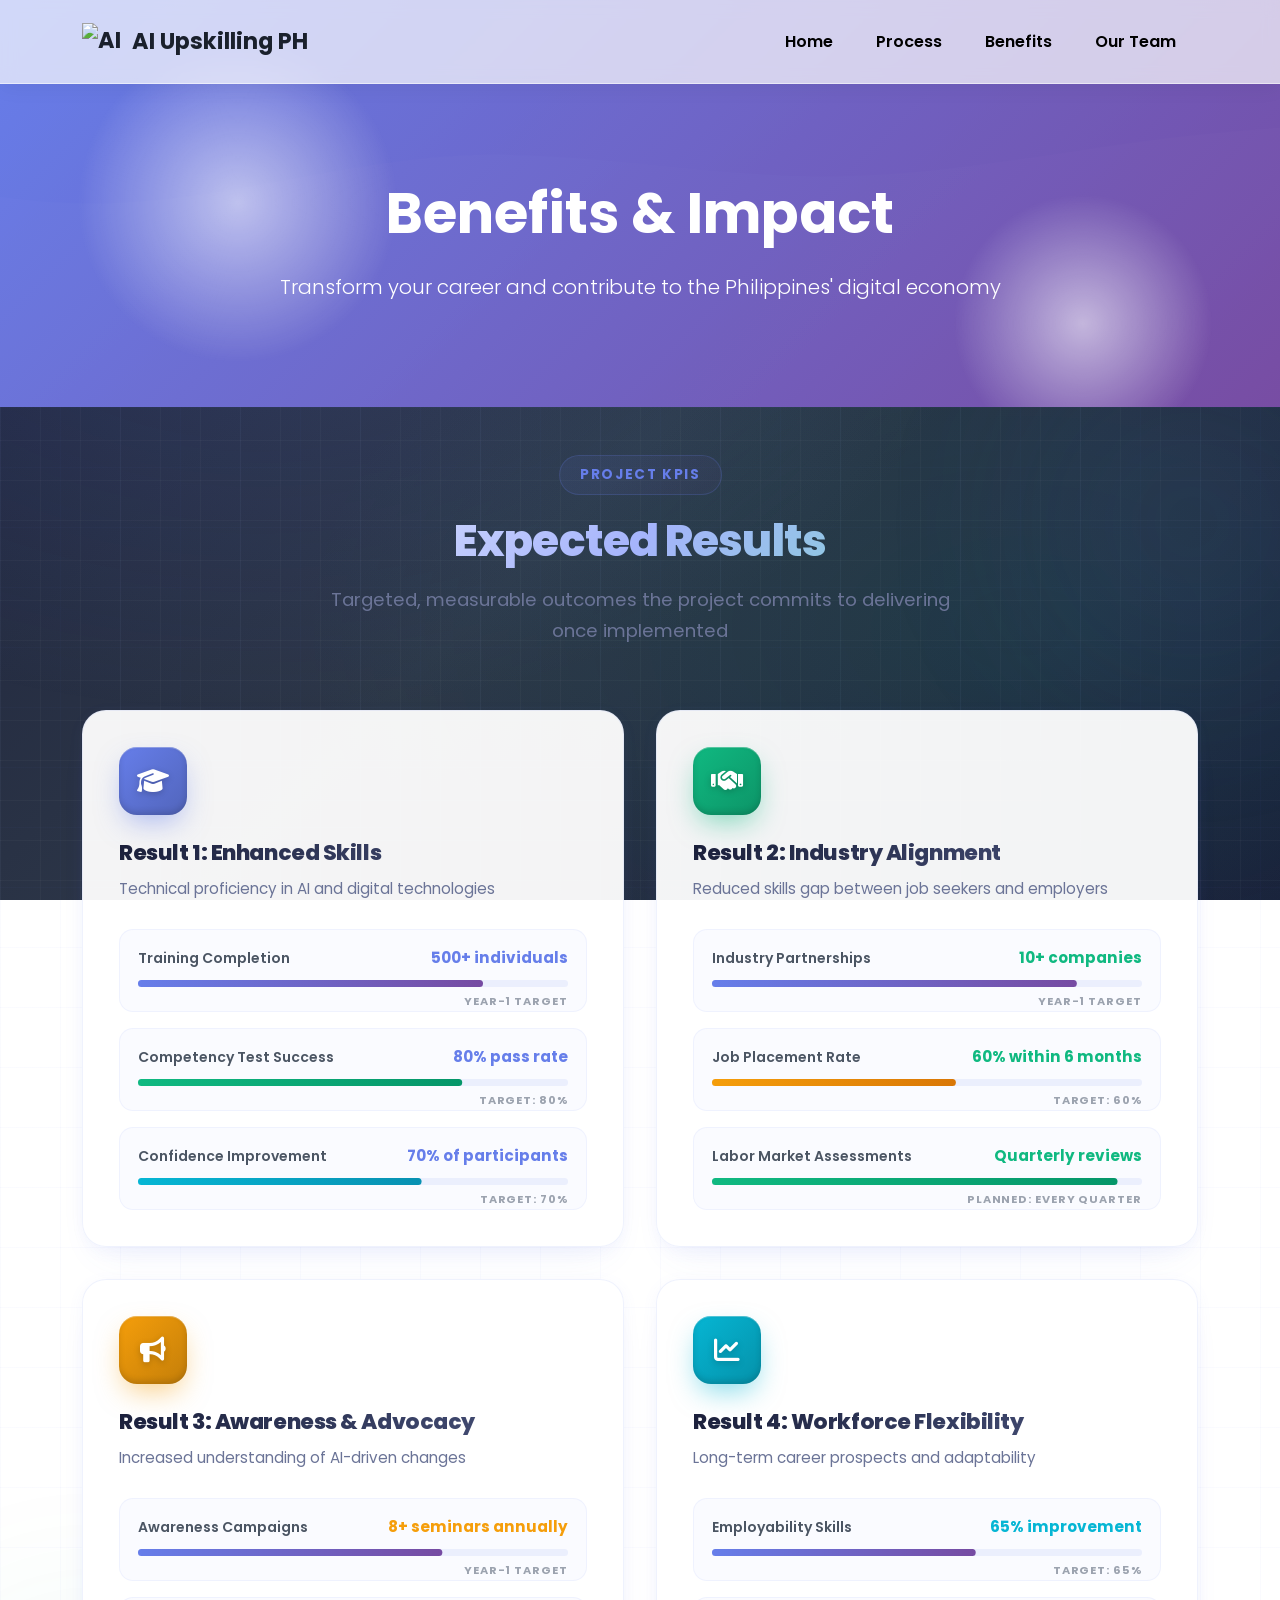
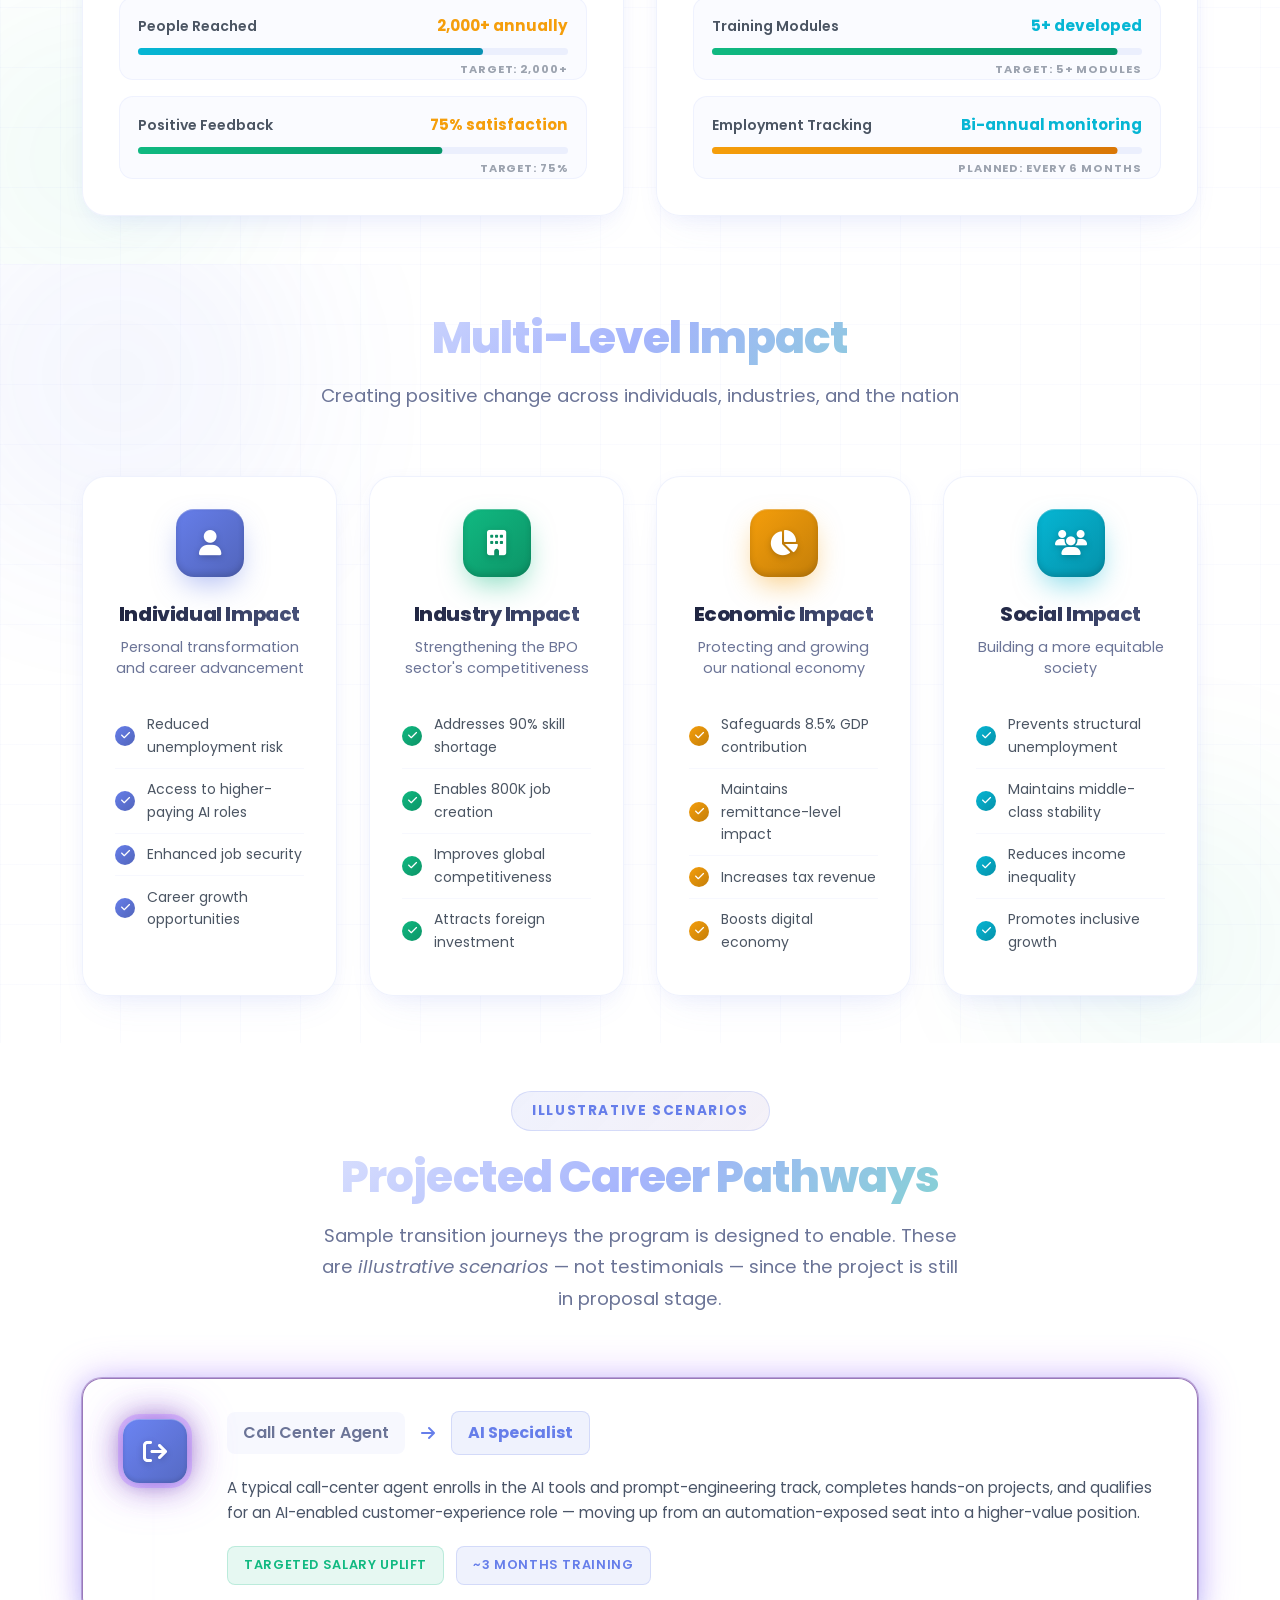
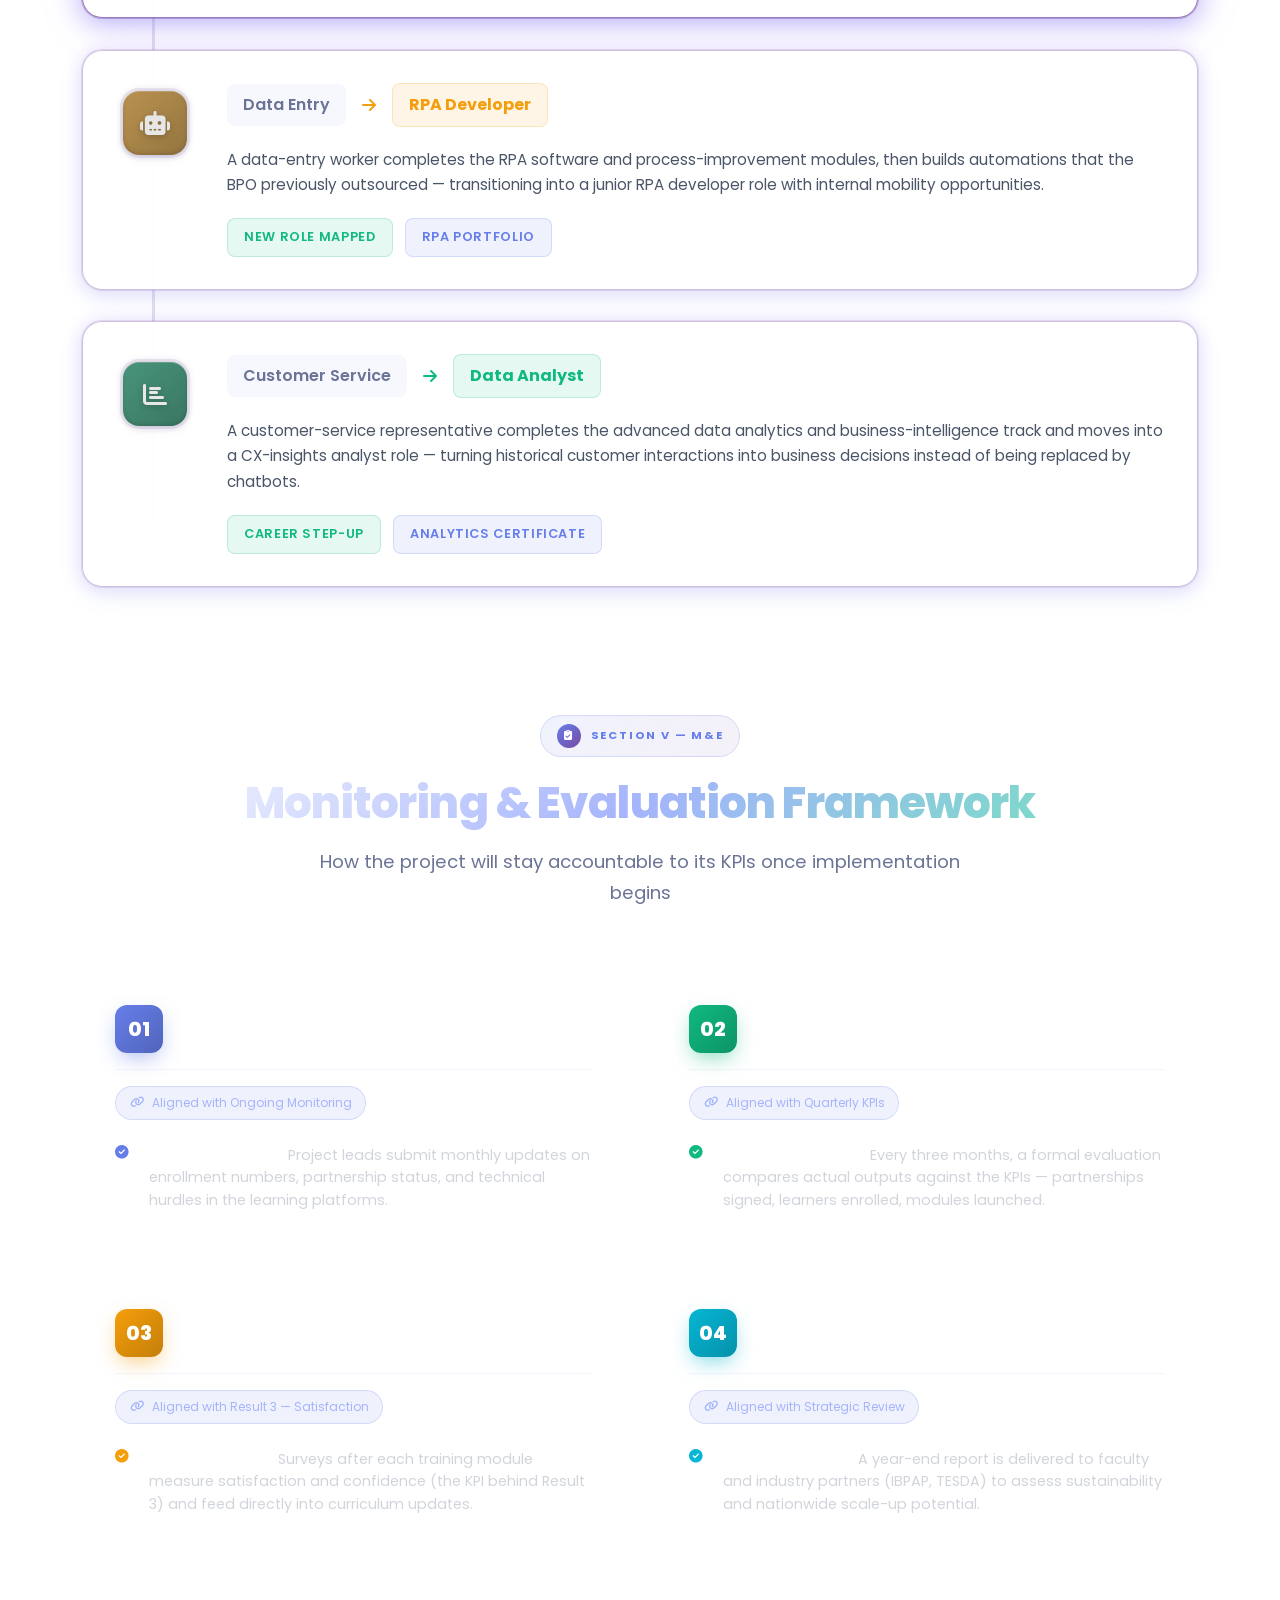
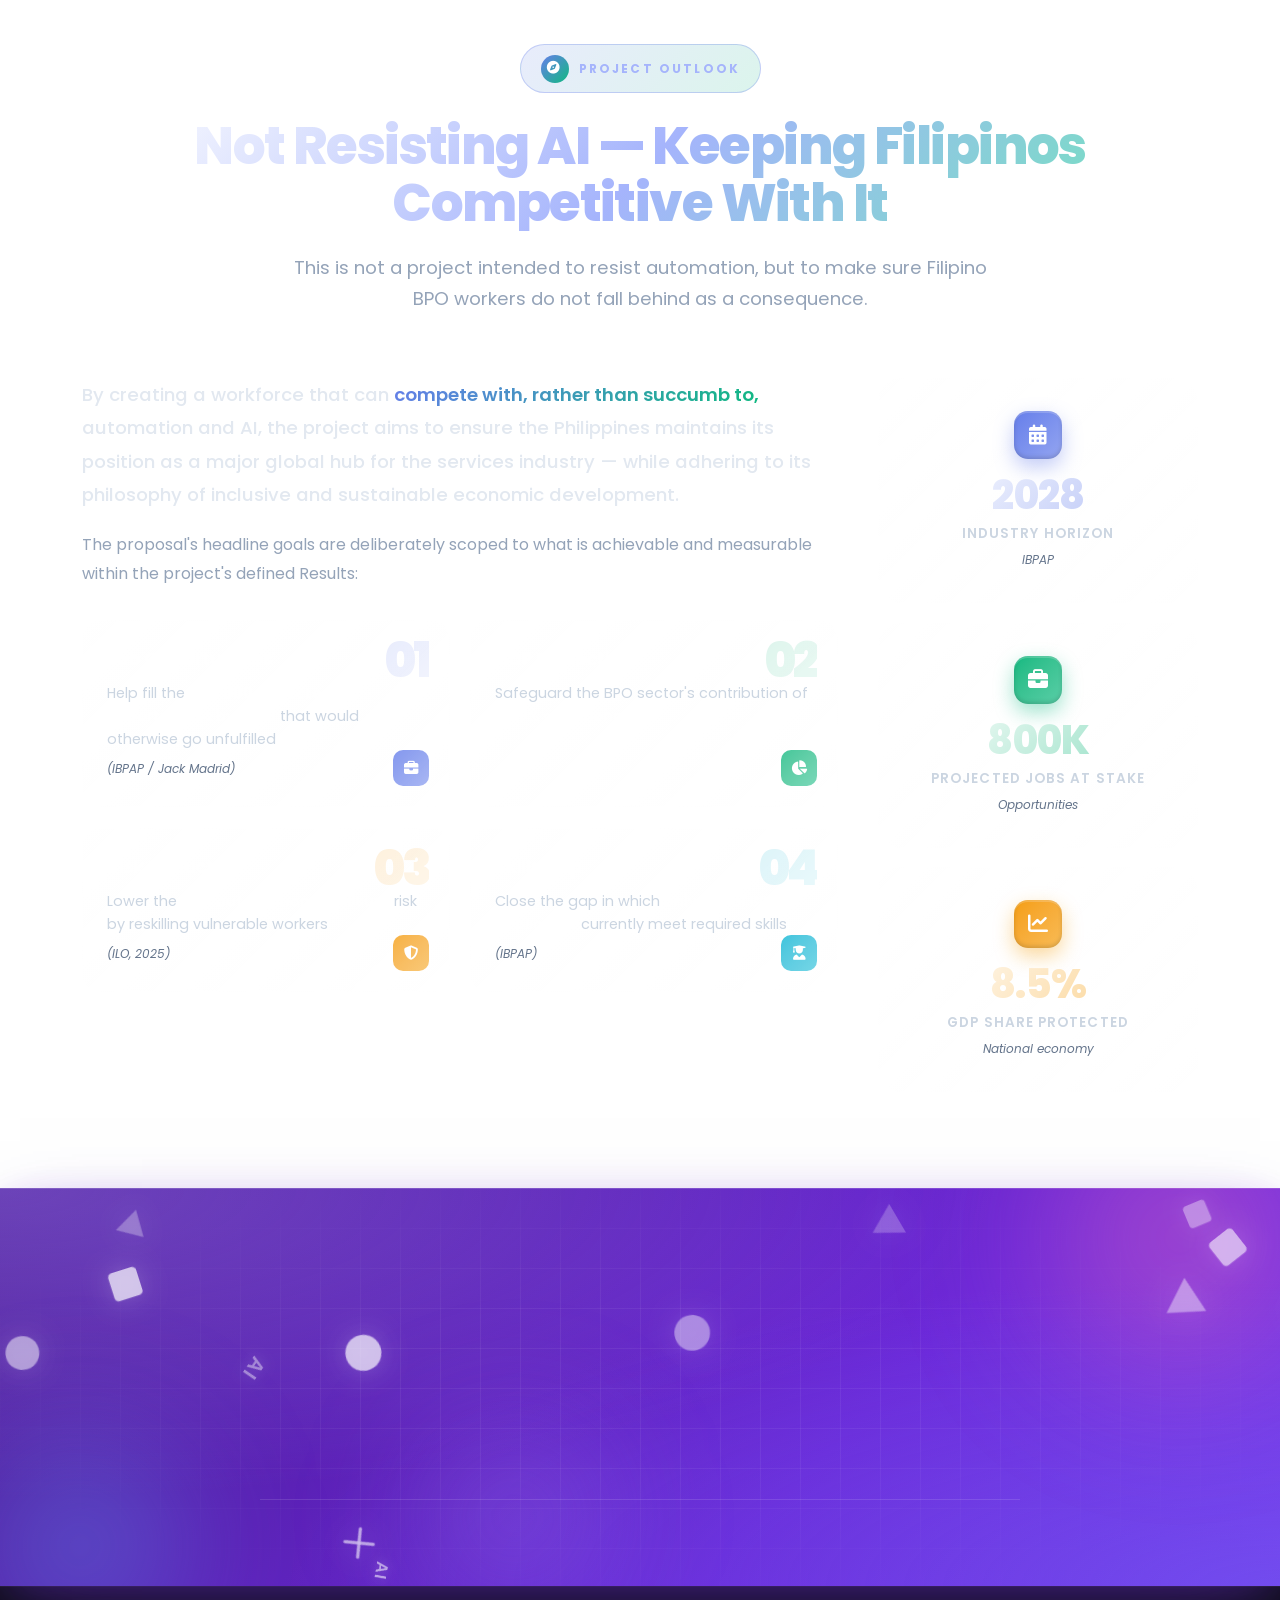
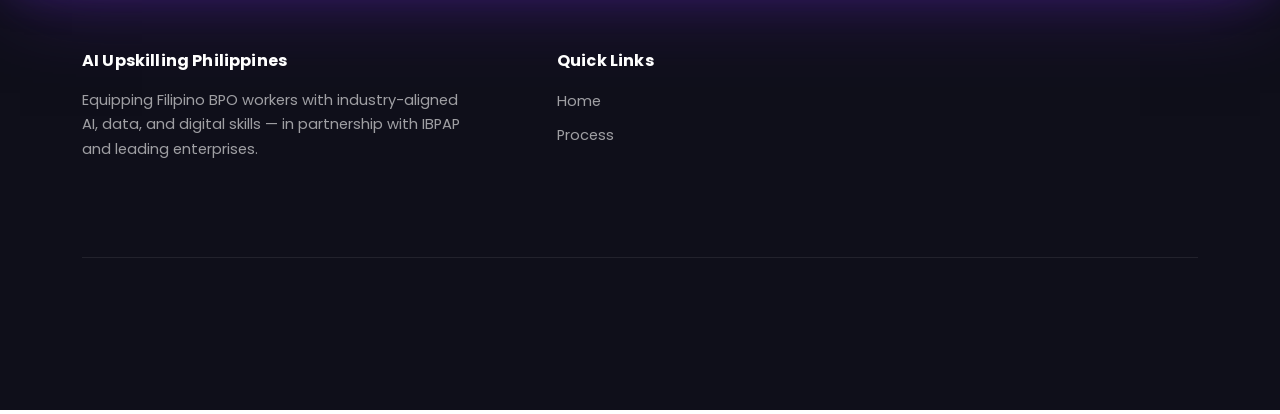
==== commit d8d62cb6: "Update mobile layout: remove cat click button, fix footer spacing, center footer links, remove navba" ====
--- a/benefits.html
+++ b/benefits.html
@@ -738,7 +738,7 @@
                     </p>
                 </div>
                 <div class="col-lg-4 col-md-6">
-                    <div style="padding-left: 30px;">
+                    <div>
                         <h5 class="site-footer-title">Quick Links</h5>
                         <ul class="site-footer-links">
                             <li><a href="index.html">Home</a></li>
@@ -779,7 +779,6 @@
         <div class="cat-mascot" id="catMascot">
             <img src="https://cdn-icons-png.flaticon.com/512/4712/4712109.png" alt="AI Cat Mascot" class="cat-icon" id="catMascotIcon">
             <div class="cat-speech-bubble" id="catSpeechBubble">
-                <button type="button" class="cat-bubble-close" id="catBubbleClose" aria-label="Close message">&times;</button>
                 <div class="cat-speech-bubble-content">
                     <p class="cat-message">Discover the <strong>life-changing benefits</strong> of AI upskilling. Your future starts here!</p>
                 </div>
@@ -790,22 +789,19 @@
     <script>
         (function () {
             const bubble = document.getElementById('catSpeechBubble');
-            const closeBtn = document.getElementById('catBubbleClose');
             const catIcon = document.getElementById('catMascotIcon');
             const mascot = document.getElementById('catMascot');
-            if (!bubble || !closeBtn || !catIcon || !mascot) return;
-            const hide = () => {
-                bubble.classList.add('is-hidden');
-                mascot.classList.add('bubble-hidden');
+            if (!bubble || !catIcon || !mascot) return;
+            const toggle = () => {
+                if (bubble.classList.contains('is-hidden')) {
+                    bubble.classList.remove('is-hidden');
+                    mascot.classList.remove('bubble-hidden');
+                } else {
+                    bubble.classList.add('is-hidden');
+                    mascot.classList.add('bubble-hidden');
+                }
             };
-            const show = () => {
-                bubble.classList.remove('is-hidden');
-                mascot.classList.remove('bubble-hidden');
-            };
-            closeBtn.addEventListener('click', (e) => { e.stopPropagation(); hide(); });
-            catIcon.addEventListener('click', () => {
-                if (bubble.classList.contains('is-hidden')) show();
-            });
+            catIcon.addEventListener('click', toggle);
         })();
     </script>
 
--- a/styles.css
+++ b/styles.css
@@ -619,9 +619,9 @@
 }
 
 .navbar-toggler-icon {
-    background-image: url("data:image/svg+xml,%3csvg xmlns='http://www.w3.org/2000/svg' viewBox='0 0 30 30'%3e%3cpath stroke='%234a5568' stroke-linecap='round' stroke-miterlimit='10' stroke-width='2' d='M4 7h22M4 15h22M4 23h22'/%3e%3c/svg%3e");
-    width: 24px;
-    height: 24px;
+    background-image: url("data:image/svg+xml,%3csvg xmlns='http://www.w3.org/2000/svg' viewBox='0 0 30 30'%3e%3cpath stroke='%231a202c' stroke-linecap='round' stroke-miterlimit='10' stroke-width='3' d='M4 7h22M4 15h22M4 23h22'/%3e%3c/svg%3e");
+    width: 28px;
+    height: 28px;
 }
 
 /* Hero Section - Base Styles */
@@ -2248,19 +2248,22 @@
 
 .cat-notify-badge {
     position: absolute;
-    top: 250px;
-    left: 65%;
-    transform: translateX(-50%);
+    top: -15px;
+    right: -10px;
+    transform: none;
     display: flex;
     align-items: center;
     justify-content: center;
     gap: 8px;
-    background: none;
-    color: black;
-    font-size: 14px;
+    background: #667eea;
+    color: white;
+    font-size: 12px;
     font-weight: 700;
     text-transform: uppercase;
     letter-spacing: 1px;
+    padding: 8px 12px;
+    border-radius: 20px;
+    box-shadow: 0 4px 12px rgba(102, 126, 234, 0.4);
     opacity: 0;
     transition: opacity 0.3s ease;
     z-index: 10;
@@ -5696,13 +5699,6 @@
     grid-row: span 1;
 }
 
-/* Center the last card (5th item) */
-.skill-areas-grid-how-it-works .skill-card-how-it-works:nth-child(5) {
-    grid-column: 1 / -1;
-    justify-self: center;
-    max-width: 50%;
-}
-
 /* Card number */
 .skill-card-number-how-it-works {
     position: absolute;
@@ -7601,7 +7597,49 @@
     .cat-speech-bubble {
         max-width: 250px;
         padding: 15px 20px;
-        margin-bottom: 50px;
+        margin-bottom: 0;
+        position: fixed;
+        bottom: 100px;
+        left: 80px;
+        right: auto;
+        top: auto;
+    }
+
+    /* Mobile Bubble Positioning Classes */
+    .cat-speech-bubble.position-top-left {
+        position: fixed;
+        top: 80px;
+        left: 20px;
+        bottom: auto;
+        right: auto;
+        margin-bottom: 0;
+    }
+
+    .cat-speech-bubble.position-top-right {
+        position: fixed;
+        top: 80px;
+        right: 20px;
+        bottom: auto;
+        left: auto;
+        margin-bottom: 0;
+    }
+
+    .cat-speech-bubble.position-bottom-left {
+        position: fixed;
+        bottom: 150px;
+        left: 20px;
+        top: auto;
+        right: auto;
+        margin-bottom: 0;
+    }
+
+    .cat-speech-bubble.position-bottom-right {
+        position: fixed;
+        bottom: 150px;
+        right: 20px;
+        top: auto;
+        left: auto;
+        margin-bottom: 0;
     }
 
     .cat-message {
@@ -7646,7 +7684,7 @@
 @media (max-width: 480px) {
     .cat-mascot {
         flex-direction: column-reverse;
-        align-items: flex-start;
+        align-items: flex-end;
         gap: 10px;
     }
 
@@ -8170,3 +8208,1447 @@
         padding: 4rem 0 3rem;
     }
 }
+
+/* ============================================
+   COMPREHENSIVE MOBILE RESPONSIVENESS
+   iOS & Android Optimizations - All Pages
+   ============================================ */
+
+/* ===== MOBILE-FIRST APPROACH ===== */
+@media (max-width: 991.98px) {
+    /* Hero Sections - All Pages */
+    .hero-index,
+    .hero-how-it-works,
+    .hero-team,
+    .hero-benefits {
+        padding: 100px 0 60px 0;
+        min-height: auto;
+    }
+
+    .hero-index .hero-bg,
+    .hero-how-it-works .hero-bg,
+    .hero-team .hero-bg,
+    .hero-benefits .hero-bg {
+        background-attachment: scroll !important;
+    }
+
+    .hero-content h1,
+    .hero-content .display-4 {
+        font-size: clamp(1.75rem, 5vw, 2.5rem) !important;
+        line-height: 1.2;
+        margin-bottom: 1rem !important;
+    }
+
+    .hero-content .lead {
+        font-size: 1rem !important;
+        line-height: 1.6;
+    }
+
+    /* Falling Shapes - Optimize for Mobile */
+    .hero-falling-shapes,
+    .cta-falling-shapes {
+        opacity: 0.5;
+    }
+
+    .falling-shape {
+        width: 25px !important;
+        height: 25px !important;
+    }
+
+    .falling-shape.shape-square {
+        width: 20px !important;
+        height: 20px !important;
+    }
+
+    .falling-text {
+        font-size: 16px !important;
+    }
+
+    /* Floating Card - Mobile Optimization */
+    .floating-card {
+        max-width: 100%;
+        margin: 1.5rem auto 0;
+        padding: 1.75rem 1.25rem;
+        animation: none;
+    }
+
+    .floating-card .fc-orb-1,
+    .floating-card .fc-orb-2 {
+        width: 120px;
+        height: 120px;
+    }
+
+    .floating-card .fc-icon-wrap {
+        width: 70px;
+        height: 70px;
+        margin: 0 auto 1.25rem;
+    }
+
+    .floating-card .fc-icon {
+        width: 52px;
+        height: 52px;
+    }
+
+    .floating-card .fc-title {
+        font-size: 1.25rem;
+    }
+
+    .floating-card .fc-desc {
+        font-size: 0.9rem;
+        max-width: 100%;
+    }
+
+    .floating-card .fc-tag {
+        font-size: 0.7rem;
+        padding: 0.35rem 0.65rem;
+    }
+
+    .floating-card .fc-meta-num {
+        font-size: 1.1rem;
+    }
+
+    .floating-card .fc-meta-lbl {
+        font-size: 0.6rem;
+    }
+
+    /* Hero Stats - Mobile */
+    .hero-stats {
+        margin-top: 2rem !important;
+    }
+
+    .hero-stats .stats-card {
+        padding: 1rem 0.75rem;
+        border-radius: 14px;
+    }
+
+    .hero-stats .stat-item {
+        padding: 0.5rem;
+        gap: 0.5rem;
+    }
+
+    .hero-stats .stat-icon {
+        width: 40px;
+        height: 40px;
+        min-width: 40px;
+    }
+
+    .hero-stats .stat-icon i {
+        font-size: 1rem;
+    }
+
+    .hero-stats .stat-content h3 {
+        font-size: 1.5rem;
+    }
+
+    .hero-stats .stat-content p {
+        font-size: 0.6rem;
+    }
+
+    /* Problem Section Stats */
+    .stat-card {
+        min-height: auto;
+        padding: 1.25rem;
+    }
+
+    /* Problem Section Content Spacing */
+    .problem-content {
+        margin-top: 2rem;
+        padding: 1.5rem;
+    }
+
+    .stat-number {
+        font-size: 2rem !important;
+    }
+
+    .stat-label {
+        font-size: 0.85rem;
+    }
+
+    .stat-source {
+        font-size: 0.7rem;
+    }
+
+    /* Solution Steps - Mobile Stack */
+    .solution-steps {
+        grid-template-columns: 1fr;
+        gap: 1rem;
+    }
+
+    .solution-steps::before {
+        display: none;
+    }
+
+    .solution-step {
+        padding: 1.5rem 1.25rem;
+    }
+
+    .solution-step-watermark {
+        font-size: 3rem;
+        top: 0.5rem;
+        right: 1rem;
+    }
+
+    .solution-step-icon {
+        width: 50px;
+        height: 50px;
+        margin-bottom: 1rem;
+    }
+
+    .solution-step-icon i {
+        font-size: 1.2rem;
+    }
+
+    .solution-step-title {
+        font-size: 1.1rem;
+    }
+
+    .solution-step-desc {
+        font-size: 0.9rem;
+    }
+
+    /* Skill Areas - Mobile Grid */
+    .skill-areas {
+        padding: 2rem 1rem;
+        border-radius: 16px;
+    }
+
+    .skill-areas-title {
+        font-size: 1.5rem;
+    }
+
+    .skill-areas-subtitle {
+        font-size: 0.9rem;
+    }
+
+    .skill-areas .row {
+        display: flex;
+        flex-direction: column;
+        gap: 0.75rem;
+    }
+
+    .skill-areas .col-md-6,
+    .skill-areas .col-lg-3 {
+        width: 100%;
+        flex: 0 0 auto;
+    }
+
+    .skill-item {
+        padding: 1rem;
+        gap: 0.75rem;
+        display: flex;
+        align-items: center;
+    }
+
+    .skill-icon {
+        width: 38px;
+        height: 38px;
+        flex-shrink: 0;
+    }
+
+    .skill-icon i {
+        font-size: 0.95rem;
+    }
+
+    .skill-name {
+        font-size: 0.85rem;
+    }
+
+    /* Buttons - Mobile */
+    .btn,
+    .btn-lg {
+        padding: 12px 24px;
+        font-size: 1rem;
+        border-radius: 50px;
+    }
+
+    .hero-buttons {
+        flex-direction: column;
+        align-items: stretch;
+        gap: 0.75rem;
+    }
+
+    .hero-buttons .btn {
+        width: 100%;
+        justify-content: center;
+    }
+
+    /* Navigation - Mobile */
+    .navbar {
+        padding: 0.75rem 0 !important;
+    }
+
+    .navbar .navbar-brand {
+        font-size: 1.1rem;
+    }
+
+    .navbar .navbar-brand img {
+        width: 28px !important;
+        height: 28px !important;
+    }
+
+    .navbar-collapse {
+        background: #ffffff;
+        padding: 1rem;
+        margin-top: 0.5rem;
+        border-radius: 8px;
+        box-shadow: 0 4px 20px rgba(0, 0, 0, 0.1);
+    }
+
+    .navbar-nav {
+        gap: 0.5rem;
+        flex-direction: column;
+    }
+
+    .nav-link {
+        padding: 0.875rem 1rem !important;
+        font-size: 1rem;
+        color: #1a202c !important;
+        background: #f7fafc;
+        border-radius: 8px;
+    }
+
+    .nav-link:hover {
+        background: #e2e8f0;
+    }
+
+    .nav-link.active {
+        background: #667eea;
+        color: #ffffff !important;
+    }
+
+    .nav-bar {
+        display: none;
+    }
+
+    .navbar-toggler {
+        display: block !important;
+    }
+
+    /* Loading Screen - Mobile */
+    .loading-screen {
+        padding: 1rem;
+    }
+
+    .loading-logo {
+        width: 140px;
+        height: 140px;
+    }
+
+    .loading-cat-icon {
+        width: 90px;
+        height: 90px;
+    }
+
+    .loading-title {
+        font-size: 1.75rem;
+    }
+
+    .loading-bar-container {
+        width: 250px;
+    }
+
+    .loading-percentage {
+        font-size: 1.25rem;
+    }
+
+    /* Tip Notification - Mobile */
+    .tip-notification {
+        width: 90%;
+        max-width: 350px;
+    }
+
+    .tip-notification-content {
+        padding: 1.5rem;
+        flex-direction: column;
+        text-align: center;
+        gap: 1rem;
+    }
+
+    .tip-icon {
+        width: 48px;
+        height: 48px;
+    }
+
+    .tip-text {
+        font-size: 0.85rem;
+    }
+
+    /* Process Page - Mobile */
+    .project-objective-visual {
+        text-align: center;
+        margin-bottom: 2rem;
+    }
+
+    .objective-icon-wrapper {
+        width: 200px;
+        height: 200px;
+        margin: 0 auto;
+    }
+
+    .objective-icon-circle {
+        width: 60px;
+        height: 60px;
+    }
+
+    .objective-icon-circle i {
+        font-size: 1.2rem;
+    }
+
+    .objective-stat {
+        font-size: 0.9rem;
+    }
+
+    .objective-stat-number {
+        font-size: 1.5rem;
+    }
+
+    .objective-point {
+        flex-direction: column;
+        text-align: center;
+        gap: 0.75rem;
+        padding: 1.25rem;
+    }
+
+    .objective-point-icon {
+        margin: 0;
+    }
+
+    /* Solution Steps How It Works - Mobile */
+    .solution-steps-how-it-works {
+        grid-template-columns: 1fr;
+        gap: 1rem;
+    }
+
+    .solution-step-how-it-works {
+        padding: 1.5rem 1.25rem;
+    }
+
+    .solution-step-watermark-how-it-works {
+        font-size: 3rem;
+    }
+
+    .solution-step-icon-how-it-works {
+        width: 50px;
+        height: 50px;
+    }
+
+    .solution-step-icon-how-it-works i {
+        font-size: 1.2rem;
+    }
+
+    .solution-step-title-how-it-works {
+        font-size: 1.1rem;
+    }
+
+    .solution-step-desc-how-it-works {
+        font-size: 0.9rem;
+    }
+
+    /* Learning Methodology - Mobile */
+    .learning-methodology-content-how-it-works {
+        margin-bottom: 2rem;
+    }
+
+    .learning-schedule-how-it-works {
+        margin-top: 1.5rem;
+    }
+
+    .learning-schedule-item-how-it-works {
+        padding: 0.75rem;
+    }
+
+    .learning-schedule-day-name-how-it-works {
+        font-size: 0.85rem;
+    }
+
+    .learning-schedule-day-desc-how-it-works {
+        font-size: 0.8rem;
+    }
+
+    .learning-schedule-badge-how-it-works {
+        font-size: 0.7rem;
+        padding: 0.25rem 0.5rem;
+    }
+
+    /* Skill Cards How It Works - Mobile */
+    .skill-areas-grid-how-it-works {
+        grid-template-columns: 1fr;
+        gap: 1rem;
+    }
+
+    .skill-card-how-it-works {
+        padding: 1.5rem 1.25rem;
+    }
+
+    .skill-card-number-how-it-works {
+        font-size: 2rem;
+    }
+
+    .skill-card-icon-how-it-works {
+        width: 50px;
+        height: 50px;
+    }
+
+    .skill-card-icon-how-it-works i {
+        font-size: 1.2rem;
+    }
+
+    .skill-card-content-how-it-works h4 {
+        font-size: 1rem;
+    }
+
+    .skill-card-content-how-it-works p {
+        font-size: 0.85rem;
+    }
+
+    /* Participant Support - Mobile */
+    .participant-support-timeline-how-it-works {
+        padding-left: 0;
+    }
+
+    .participant-support-line-how-it-works {
+        display: none;
+    }
+
+    .participant-support-item-how-it-works {
+        padding: 1.5rem 1.25rem;
+    }
+
+    .participant-support-step-how-it-works {
+        margin-bottom: 1rem;
+    }
+
+    .participant-support-step-icon-how-it-works {
+        width: 50px;
+        height: 50px;
+    }
+
+    .participant-support-step-icon-how-it-works i {
+        font-size: 1.2rem;
+    }
+
+    .participant-support-content-how-it-works h4 {
+        font-size: 1.1rem;
+    }
+
+    .participant-support-content-how-it-works p {
+        font-size: 0.9rem;
+    }
+
+    /* Implementation Cards - Mobile */
+    .implementation-activities-masonry-how-it-works {
+        grid-template-columns: 1fr;
+        gap: 1rem;
+    }
+
+    .implementation-card-how-it-works {
+        padding: 1.5rem 1.25rem;
+    }
+
+    .implementation-card-number-how-it-works {
+        font-size: 2rem;
+    }
+
+    .implementation-card-how-it-works h4 {
+        font-size: 1rem;
+    }
+
+    .implementation-card-list-how-it-works li {
+        font-size: 0.85rem;
+        padding: 0.75rem 0;
+    }
+
+    /* Benefits Page - Expected Results - Mobile */
+    .expected-results-section {
+        padding: 2rem 0;
+    }
+
+    .expected-results-header {
+        margin-bottom: 2.5rem;
+    }
+
+    .expected-results-title {
+        font-size: 1.75rem;
+    }
+
+    .expected-results-subtitle {
+        font-size: 0.95rem;
+    }
+
+    .expected-results-grid-container {
+        grid-template-columns: 1fr;
+        gap: 1.25rem;
+    }
+
+    .result-card {
+        padding: 1.5rem 1.25rem;
+    }
+
+    .result-icon {
+        width: 50px;
+        height: 50px;
+    }
+
+    .result-icon i {
+        font-size: 1.2rem;
+    }
+
+    .result-content h4 {
+        font-size: 1rem;
+    }
+
+    .result-content p {
+        font-size: 0.85rem;
+    }
+
+    .metric-header {
+        flex-direction: column;
+        gap: 0.25rem;
+    }
+
+    .metric-label {
+        font-size: 0.75rem;
+    }
+
+    .metric-value {
+        font-size: 0.85rem;
+    }
+
+    .metric-bar {
+        height: 6px;
+    }
+
+    .metric-tag {
+        font-size: 0.65rem;
+    }
+
+    /* Multi-Level Impact - Mobile */
+    .multi-level-impact-section {
+        padding: 2rem 0;
+    }
+
+    .multi-level-impact-title {
+        font-size: 1.75rem;
+    }
+
+    .multi-level-impact-subtitle {
+        font-size: 0.95rem;
+    }
+
+    .multi-level-impact-grid-container {
+        grid-template-columns: 1fr;
+        gap: 1rem;
+    }
+
+    .impact-card {
+        padding: 1.5rem 1.25rem;
+    }
+
+    .impact-icon {
+        width: 50px;
+        height: 50px;
+    }
+
+    .impact-icon i {
+        font-size: 1.2rem;
+    }
+
+    .impact-content h4 {
+        font-size: 1rem;
+    }
+
+    .impact-content p {
+        font-size: 0.85rem;
+    }
+
+    .impact-list {
+        font-size: 0.85rem;
+    }
+
+    .impact-list li {
+        padding: 0.35rem 0;
+    }
+
+    /* Career Pathways - Mobile */
+    .career-pathways-section {
+        padding: 2rem 0;
+    }
+
+    .career-pathways-title {
+        font-size: 1.75rem;
+    }
+
+    .career-pathways-subtitle {
+        font-size: 0.9rem;
+    }
+
+    .pathway-item-timeline {
+        padding: 1.5rem 1.25rem;
+        gap: 1rem;
+    }
+
+    .pathway-step {
+        min-width: auto;
+        margin-bottom: 0.75rem;
+    }
+
+    .pathway-step-number {
+        width: 40px;
+        height: 40px;
+        font-size: 0.9rem;
+    }
+
+    .pathway-step-icon {
+        width: 30px;
+        height: 30px;
+    }
+
+    .pathway-step-icon i {
+        font-size: 0.8rem;
+    }
+
+    .pathway-transition {
+        flex-direction: column;
+        gap: 0.5rem;
+        margin-bottom: 0.75rem;
+    }
+
+    .pathway-from,
+    .pathway-to {
+        font-size: 0.9rem;
+    }
+
+    .pathway-arrow {
+        transform: rotate(90deg);
+    }
+
+    .pathway-description {
+        font-size: 0.85rem;
+    }
+
+    .pathway-tags {
+        flex-wrap: wrap;
+        gap: 0.5rem;
+    }
+
+    .pathway-tag {
+        font-size: 0.75rem;
+        padding: 0.35rem 0.65rem;
+    }
+
+    /* ME Framework - Mobile */
+    .me-framework-section {
+        padding: 2rem 0;
+    }
+
+    .me-framework-title {
+        font-size: 1.75rem;
+    }
+
+    .me-framework-subtitle {
+        font-size: 0.9rem;
+    }
+
+    .me-framework-masonry {
+        grid-template-columns: 1fr;
+        gap: 1rem;
+    }
+
+    .me-card {
+        padding: 1.5rem 1.25rem;
+    }
+
+    .me-card-number {
+        font-size: 2rem;
+    }
+
+    .me-card h4 {
+        font-size: 1rem;
+    }
+
+    .me-card-list li {
+        font-size: 0.85rem;
+        padding: 0.75rem 0;
+    }
+
+    /* Team Page - Mobile */
+    .team-card {
+        padding: 1.5rem 1.25rem;
+    }
+
+    .team-card-avatar-circle {
+        width: 80px;
+        height: 80px;
+    }
+
+    .team-card-avatar-circle i {
+        font-size: 2rem;
+    }
+
+    .team-card h4 {
+        font-size: 1rem;
+    }
+
+    .project-adviser-title {
+        font-size: 0.9rem;
+    }
+
+    .team-card p {
+        font-size: 0.85rem;
+    }
+
+    .team-expertise {
+        flex-wrap: wrap;
+        gap: 0.5rem;
+    }
+
+    .badge {
+        font-size: 0.75rem;
+        padding: 0.35rem 0.65rem;
+    }
+
+    /* Academic Context - Mobile */
+    .academic-context-card {
+        padding: 1.5rem 1.25rem;
+    }
+
+    .academic-context-icon {
+        width: 50px;
+        height: 50px;
+    }
+
+    .academic-context-icon i {
+        font-size: 1.2rem;
+    }
+
+    .academic-context-heading {
+        font-size: 1.25rem;
+    }
+
+    .academic-context-subtitle {
+        font-size: 0.85rem;
+    }
+
+    .academic-context-course {
+        flex-direction: column;
+        gap: 0.5rem;
+    }
+
+    .academic-context-label {
+        font-size: 0.85rem;
+    }
+
+    .academic-context-value {
+        font-size: 0.9rem;
+    }
+
+    .academic-context-info-grid {
+        grid-template-columns: 1fr;
+        gap: 1rem;
+    }
+
+    .academic-context-info-label {
+        font-size: 0.85rem;
+    }
+
+    .academic-context-info-value {
+        font-size: 0.9rem;
+    }
+
+    /* Stakeholders - Mobile */
+    .stakeholders-grid {
+        grid-template-columns: 1fr;
+        gap: 1rem;
+    }
+
+    .stakeholder-card {
+        padding: 1.5rem 1.25rem;
+    }
+
+    .stakeholder-icon {
+        width: 50px;
+        height: 50px;
+    }
+
+    .stakeholder-icon i {
+        font-size: 1.2rem;
+    }
+
+    .stakeholder-acronym {
+        font-size: 1.25rem;
+    }
+
+    .stakeholder-name {
+        font-size: 1rem;
+    }
+
+    .stakeholder-description {
+        font-size: 0.85rem;
+    }
+
+    .stakeholder-tag {
+        font-size: 0.75rem;
+        padding: 0.35rem 0.65rem;
+    }
+
+    /* Data Sources - Mobile */
+    .data-sources-card {
+        padding: 1.5rem 1.25rem;
+    }
+
+    .data-sources-icon {
+        width: 50px;
+        height: 50px;
+    }
+
+    .data-sources-icon i {
+        font-size: 1.2rem;
+    }
+
+    .data-sources-title h3 {
+        font-size: 1.1rem;
+    }
+
+    .data-sources-title p {
+        font-size: 0.85rem;
+    }
+
+    .data-source-item {
+        padding: 0.75rem 0;
+    }
+
+    .data-source-label {
+        font-size: 0.85rem;
+    }
+
+    .data-source-value {
+        font-size: 0.85rem;
+    }
+
+    /* Footer - Mobile */
+    .site-footer {
+        padding: 2rem 0 1rem;
+    }
+
+    .site-footer-grid {
+        grid-template-columns: 1fr;
+        gap: 1.5rem;
+    }
+
+    .site-footer-title {
+        font-size: 1.1rem;
+        margin-bottom: 0.75rem;
+    }
+
+    .site-footer-desc {
+        font-size: 0.85rem;
+        line-height: 1.5;
+    }
+
+    .site-footer-links {
+        padding-left: 0 !important;
+        gap: 0 !important;
+        align-items: center;
+    }
+
+    .site-footer-links li {
+        padding: 0;
+    }
+
+    .site-footer-links a {
+        font-size: 0.9rem;
+    }
+
+    .site-footer-contact {
+        align-items: center;
+    }
+
+    .site-footer-contact li {
+        padding: 0;
+        font-size: 0.85rem;
+    }
+
+    /* Remove padding from footer columns on mobile */
+    .site-footer-grid .col-md-6,
+    .site-footer-grid .col-lg-4,
+    .site-footer-grid .col-lg-3 {
+        padding-left: 0 !important;
+        padding-right: 0 !important;
+        text-align: center;
+    }
+
+    .site-footer-grid .col-md-6 > div,
+    .site-footer-grid .col-lg-4 > div,
+    .site-footer-grid .col-lg-3 > div {
+        padding-left: 0 !important;
+        padding-right: 0 !important;
+        text-align: center;
+    }
+
+    /* Quick Links specific spacing */
+    .site-footer-grid .col-lg-4 .site-footer-links {
+        gap: 0 !important;
+        margin: 0 !important;
+    }
+
+    .site-footer-grid .col-lg-4 .site-footer-links li {
+        margin: 0 !important;
+        padding: 0 !important;
+    }
+
+    /* Override inline padding-left on Quick Links inner div using attribute selector */
+    .site-footer-grid .col-lg-4 > div[style*="padding-left"] {
+        padding-left: 0 !important;
+    }
+
+    .site-footer-social {
+        justify-content: center;
+        gap: 0.75rem;
+    }
+
+    .site-footer-social-link {
+        width: 36px;
+        height: 36px;
+        font-size: 0.9rem;
+    }
+
+    .site-footer-bottom {
+        gap: 0.4rem;
+        padding-top: 1rem;
+    }
+
+    .site-footer-bottom p {
+        font-size: 0.75rem;
+    }
+
+    /* CTA Section - Mobile */
+    .cta-section,
+    .cta-section-how-it-works,
+    .cta-section-benefits {
+        padding: 2.5rem 0;
+    }
+
+    .cta-card,
+    .cta-card-how-it-works,
+    .cta-card-benefits {
+        padding: 2rem 1.5rem;
+        border-radius: 16px;
+    }
+
+    .cta-title,
+    .cta-title-how-it-works,
+    .cta-title-benefits {
+        font-size: 1.5rem;
+    }
+
+    .cta-subtitle,
+    .cta-subtitle-how-it-works,
+    .cta-subtitle-benefits {
+        font-size: 0.9rem;
+    }
+
+    .cta-buttons,
+    .cta-buttons-how-it-works,
+    .cta-buttons-benefits {
+        flex-direction: column;
+        align-items: stretch;
+    }
+
+    .cta-btn,
+    .cta-btn-how-it-works,
+    .cta-btn-benefits {
+        padding: 0.85rem 1.5rem;
+        font-size: 0.95rem;
+    }
+
+    /* Cat Mascot - Mobile */
+    .cat-mascot-wrapper {
+        bottom: 20px;
+        right: 20px;
+        padding: 10px;
+    }
+
+    .cat-icon {
+        width: 90px;
+        height: 90px;
+    }
+
+    .cat-speech-bubble {
+        max-width: 240px;
+        padding: 1rem 1.25rem;
+        margin-bottom: 30px;
+        border-radius: 16px 16px 16px 4px;
+    }
+
+    .cat-message {
+        font-size: 0.85rem;
+    }
+
+    .cat-bubble-close {
+        width: 24px;
+        height: 24px;
+        font-size: 14px;
+        top: -8px;
+        left: -8px;
+    }
+
+    .cat-notify-badge {
+        top: -10px;
+        right: -8px;
+        font-size: 10px;
+        padding: 6px 10px;
+    }
+
+    /* Scroll Reveal - Mobile Optimization */
+    .scroll-reveal-safe {
+        transform: translateY(20px);
+    }
+
+    .scroll-reveal-scale {
+        transform: scale(0.9);
+    }
+
+    .scroll-reveal-left {
+        transform: translateX(-20px);
+    }
+
+    .scroll-reveal-right {
+        transform: translateX(20px);
+    }
+
+    /* Parallax - Disable on Mobile for Performance */
+    .hero-section--parallax .hero-bg {
+        transform: none !important;
+        background-attachment: scroll !important;
+    }
+
+    /* Light Orbs - Mobile Optimization */
+    .hero-light-orb {
+        width: 150px;
+        height: 150px;
+    }
+
+    .hero-light-orb-1 {
+        top: 5%;
+        left: 5%;
+    }
+
+    .hero-light-orb-2 {
+        top: 50%;
+        right: 5%;
+    }
+
+    /* Background Orbs - Mobile */
+    .solution-bg-orb,
+    .expected-results-bg-orb,
+    .multi-level-impact-bg-orb,
+    .career-pathways-bg-orb,
+    .project-outlook-bg-orb {
+        width: 200px;
+        height: 200px;
+    }
+
+    /* Grid Patterns - Mobile */
+    .expected-results-grid,
+    .multi-level-impact-grid,
+    .career-pathways-grid,
+    .project-outlook-grid {
+        background-size: 30px 30px;
+    }
+}
+
+/* ===== EXTRA SMALL MOBILE (≤ 576px) ===== */
+@media (max-width: 575.98px) {
+    /* Hero - Extra Small Mobile */
+    .hero-index,
+    .hero-how-it-works,
+    .hero-team,
+    .hero-benefits {
+        padding: 90px 0 50px 0;
+    }
+
+    .hero-content h1,
+    .hero-content .display-4 {
+        font-size: 1.5rem !important;
+    }
+
+    .hero-content .lead {
+        font-size: 0.9rem !important;
+    }
+
+    /* Buttons - Extra Small */
+    .btn,
+    .btn-lg {
+        padding: 10px 20px;
+        font-size: 0.9rem;
+    }
+
+    /* Stats - Extra Small */
+    .stat-number {
+        font-size: 1.75rem !important;
+    }
+
+    /* Solution Steps - Extra Small */
+    .solution-step {
+        padding: 1.25rem 1rem;
+    }
+
+    .solution-step-title {
+        font-size: 1rem;
+    }
+
+    /* Skill Items - Extra Small */
+    .skill-item {
+        padding: 0.875rem;
+    }
+
+    .skill-name {
+        font-size: 0.8rem;
+    }
+
+    /* Team Cards - Extra Small */
+    .team-card {
+        padding: 1.25rem 1rem;
+    }
+
+    .team-card h4 {
+        font-size: 0.95rem;
+    }
+
+    /* Footer - Extra Small */
+    .site-footer {
+        padding: 2rem 0 1rem;
+    }
+
+    /* Cat Mascot - Extra Small */
+    .cat-mascot-wrapper {
+        bottom: 15px;
+        right: 15px;
+    }
+
+    .cat-icon {
+        width: 70px;
+        height: 70px;
+    }
+
+    .cat-speech-bubble {
+        max-width: 200px;
+        padding: 0.875rem 1rem;
+        margin-bottom: 25px;
+    }
+
+    .cat-message {
+        font-size: 0.8rem;
+    }
+
+    .cat-notify-badge {
+        top: -8px;
+        right: -6px;
+        font-size: 9px;
+        padding: 5px 8px;
+    }
+
+    /* Loading Screen - Extra Small */
+    .loading-logo {
+        width: 120px;
+        height: 120px;
+    }
+
+    .loading-cat-icon {
+        width: 75px;
+        height: 75px;
+    }
+
+    .loading-title {
+        font-size: 1.5rem;
+    }
+
+    .loading-bar-container {
+        width: 200px;
+    }
+
+    /* Tip Notification - Extra Small */
+    .tip-notification {
+        width: 95%;
+    }
+
+    .tip-notification-content {
+        padding: 1.25rem;
+    }
+
+    .tip-text {
+        font-size: 0.8rem;
+    }
+}
+
+/* ===== LANDSCAPE MOBILE OPTIMIZATION ===== */
+@media (max-width: 991.98px) and (orientation: landscape) {
+    .hero-index,
+    .hero-how-it-works,
+    .hero-team,
+    .hero-benefits {
+        padding: 80px 0 40px 0;
+        min-height: 100vh;
+    }
+
+    .hero-content h1,
+    .hero-content .display-4 {
+        font-size: 1.75rem !important;
+    }
+
+    .hero-content .lead {
+        font-size: 0.9rem !important;
+    }
+
+    .cat-mascot-wrapper {
+        bottom: 10px;
+        right: 10px;
+    }
+
+    .cat-icon {
+        width: 80px;
+        height: 80px;
+    }
+}
+
+/* ===== TOUCH OPTIMIZATIONS ===== */
+@media (max-width: 991.98px) {
+    /* Increase touch targets */
+    .btn,
+    .nav-link,
+    .navbar-toggler,
+    .tip-close {
+        min-height: 44px;
+        min-width: 44px;
+    }
+
+    /* Remove hover effects on touch devices */
+    @media (hover: none) {
+        .solution-step:hover,
+        .skill-item:hover,
+        .result-card:hover,
+        .impact-card:hover,
+        .team-card:hover,
+        .floating-card:hover {
+            transform: none;
+        }
+
+        .solution-step::after,
+        .skill-item::after,
+        .result-card::before,
+        .impact-card::before {
+            opacity: 0;
+        }
+    }
+
+    /* Smooth scrolling for touch */
+    html {
+        scroll-behavior: smooth;
+    }
+
+    /* Optimize tap highlights */
+    * {
+        -webkit-tap-highlight-color: rgba(102, 126, 234, 0.2);
+    }
+
+    /* Remove tap highlight on buttons */
+    .btn,
+    .nav-link,
+    .navbar-toggler,
+    .tip-close {
+        -webkit-tap-highlight-color: transparent;
+    }
+
+    /* Ensure navbar is above all content on mobile */
+    .navbar {
+        z-index: 1000 !important;
+    }
+
+    .navbar-collapse {
+        z-index: 999 !important;
+    }
+}
+
+/* ===== SAFE AREA FOR NOTCH DEVICES ===== */
+@supports (padding: max(0px)) {
+    @media (max-width: 991.98px) {
+        .navbar {
+            padding-top: max(0.75rem, env(safe-area-inset-top));
+            padding-bottom: max(0.75rem, env(safe-area-inset-bottom));
+        }
+
+        .hero-index,
+        .hero-how-it-works,
+        .hero-team,
+        .hero-benefits {
+            padding-top: max(100px, env(safe-area-inset-top) + 100px);
+        }
+
+        .cat-mascot-wrapper {
+            bottom: max(30px, env(safe-area-inset-bottom) + 30px);
+        }
+    }
+}
+
+/* ===== PERFORMANCE OPTIMIZATIONS FOR MOBILE ===== */
+@media (max-width: 991.98px) {
+    /* Reduce animation complexity on mobile */
+    .falling-shape,
+    .falling-text {
+        will-change: transform;
+    }
+
+    /* Disable heavy shadows on mobile */
+    .floating-card,
+    .solution-step,
+    .skill-item,
+    .result-card {
+        box-shadow:
+            0 4px 12px rgba(0, 0, 0, 0.08),
+            0 10px 20px -10px rgba(102, 126, 234, 0.1);
+    }
+
+    /* Optimize backdrop filters */
+    .navbar-collapse,
+    .tip-notification-content,
+    .floating-card {
+        backdrop-filter: blur(10px);
+        -webkit-backdrop-filter: blur(10px);
+    }
+
+    /* Reduce blur radius for performance */
+    .loading-blur {
+        backdrop-filter: blur(10px);
+        -webkit-backdrop-filter: blur(10px);
+    }
+}
+
+/* ===== ACCESSIBILITY - MOBILE ===== */
+@media (max-width: 991.98px) {
+    /* Ensure text is readable on mobile */
+    body {
+        font-size: 16px;
+        line-height: 1.6;
+    }
+
+    /* Minimum touch target size */
+    button,
+    a,
+    input,
+    select,
+    textarea {
+        min-height: 44px;
+        min-width: 44px;
+    }
+
+    /* Focus states for keyboard navigation */
+    :focus {
+        outline: 2px solid #667eea;
+        outline-offset: 2px;
+    }
+
+    /* Remove outline for mouse users */
+    :focus:not(:focus-visible) {
+        outline: none;
+    }
+}
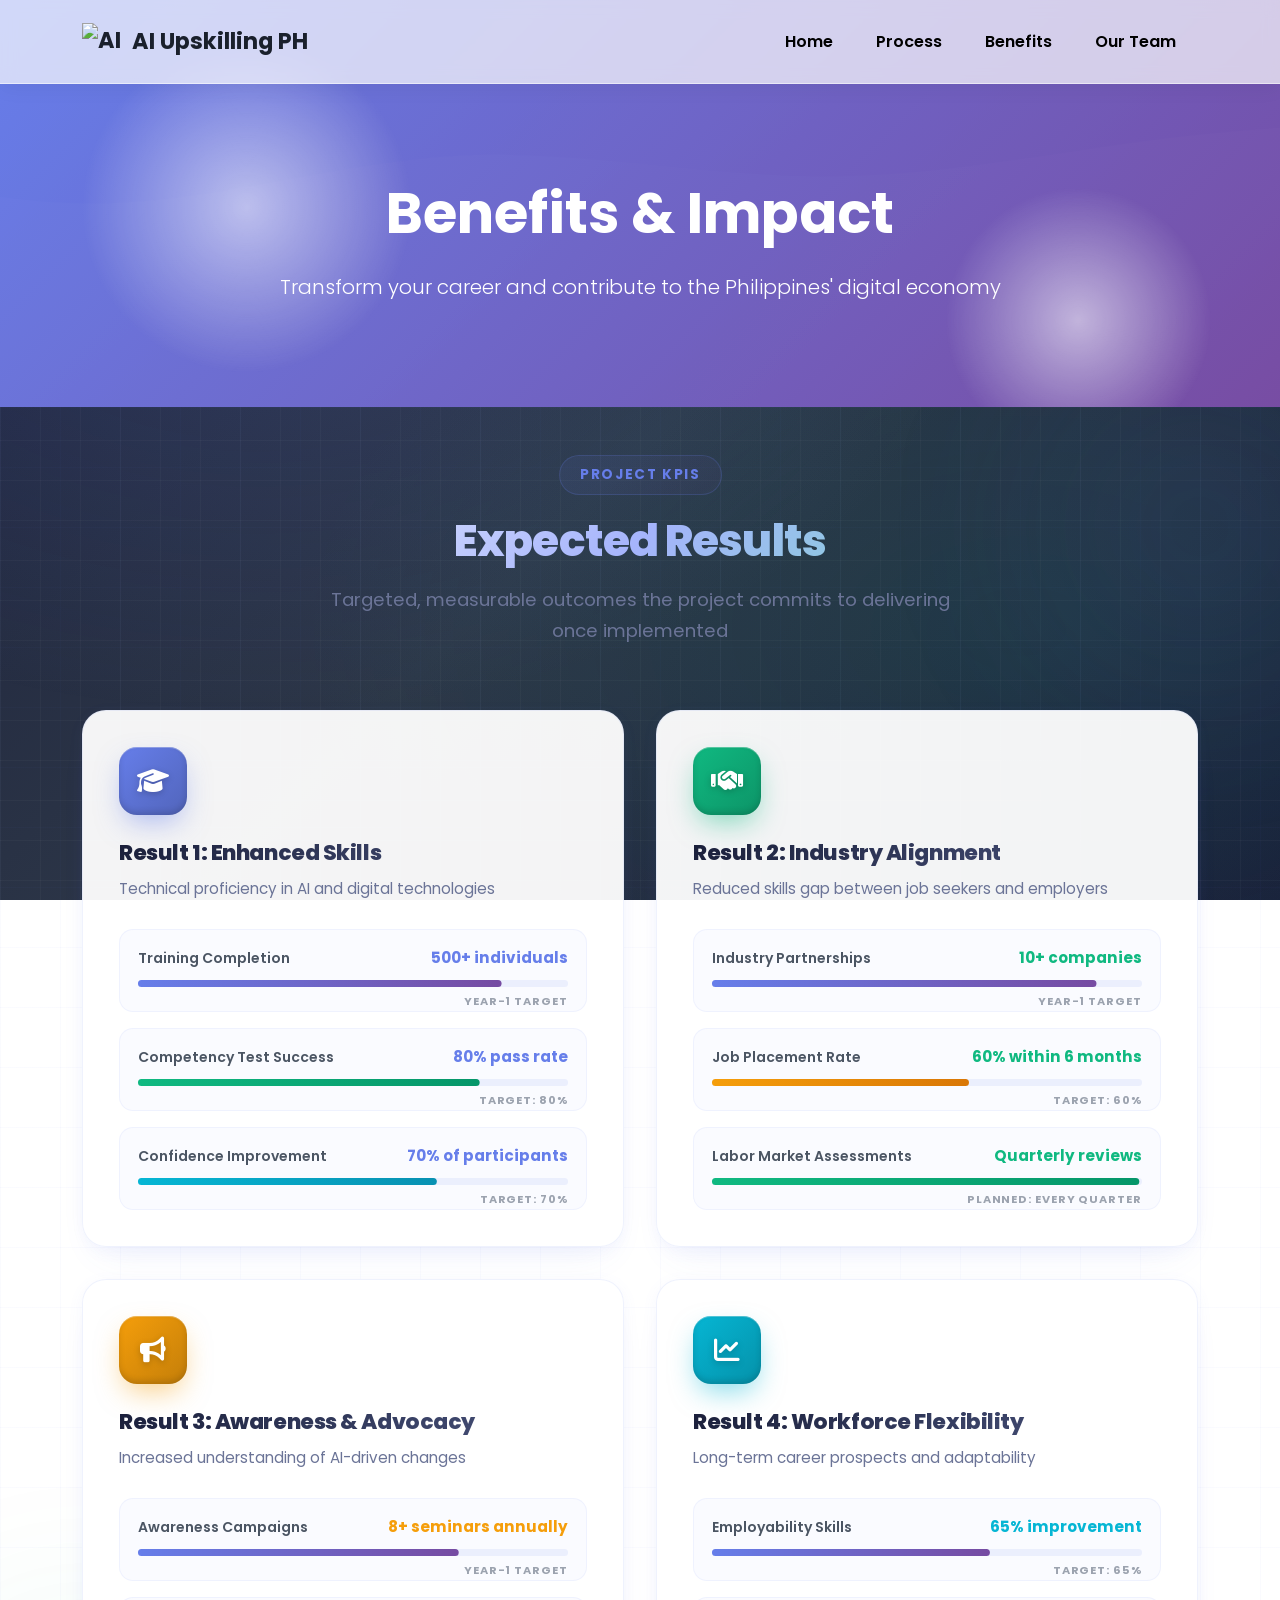
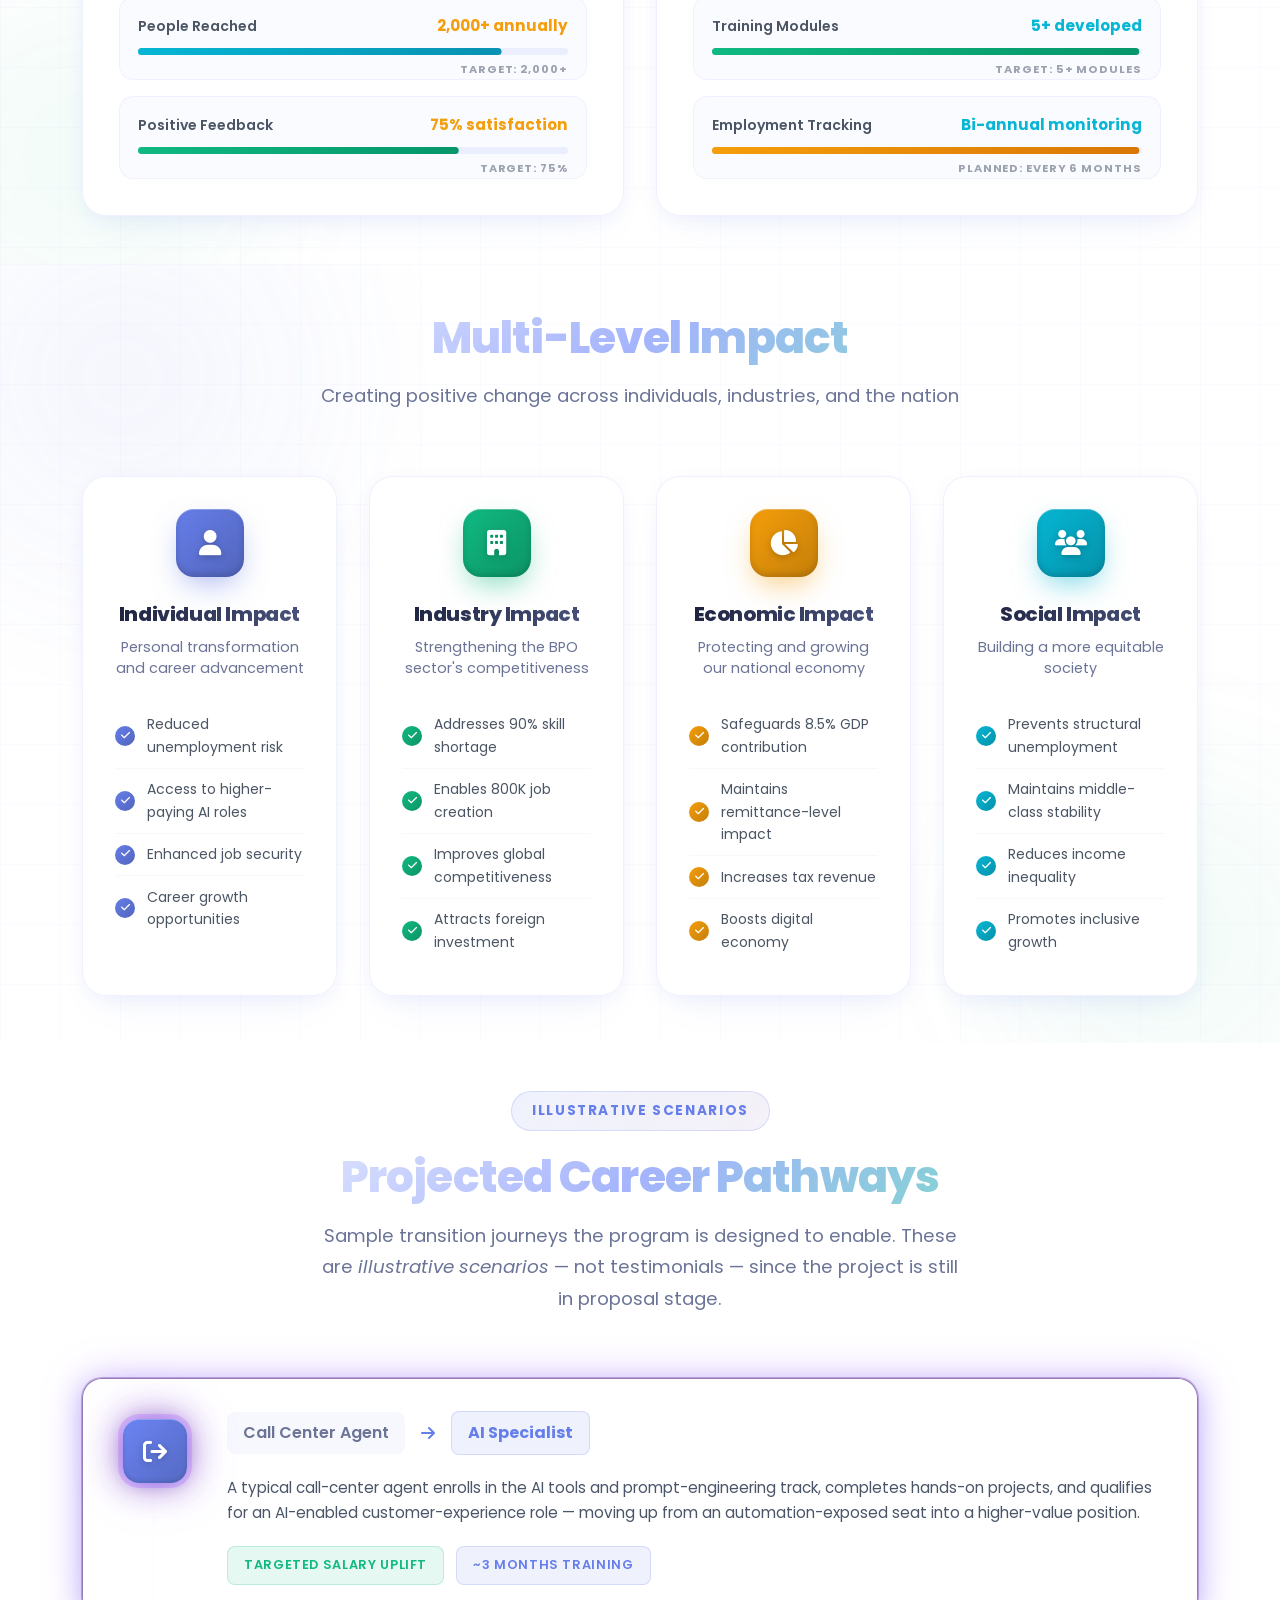
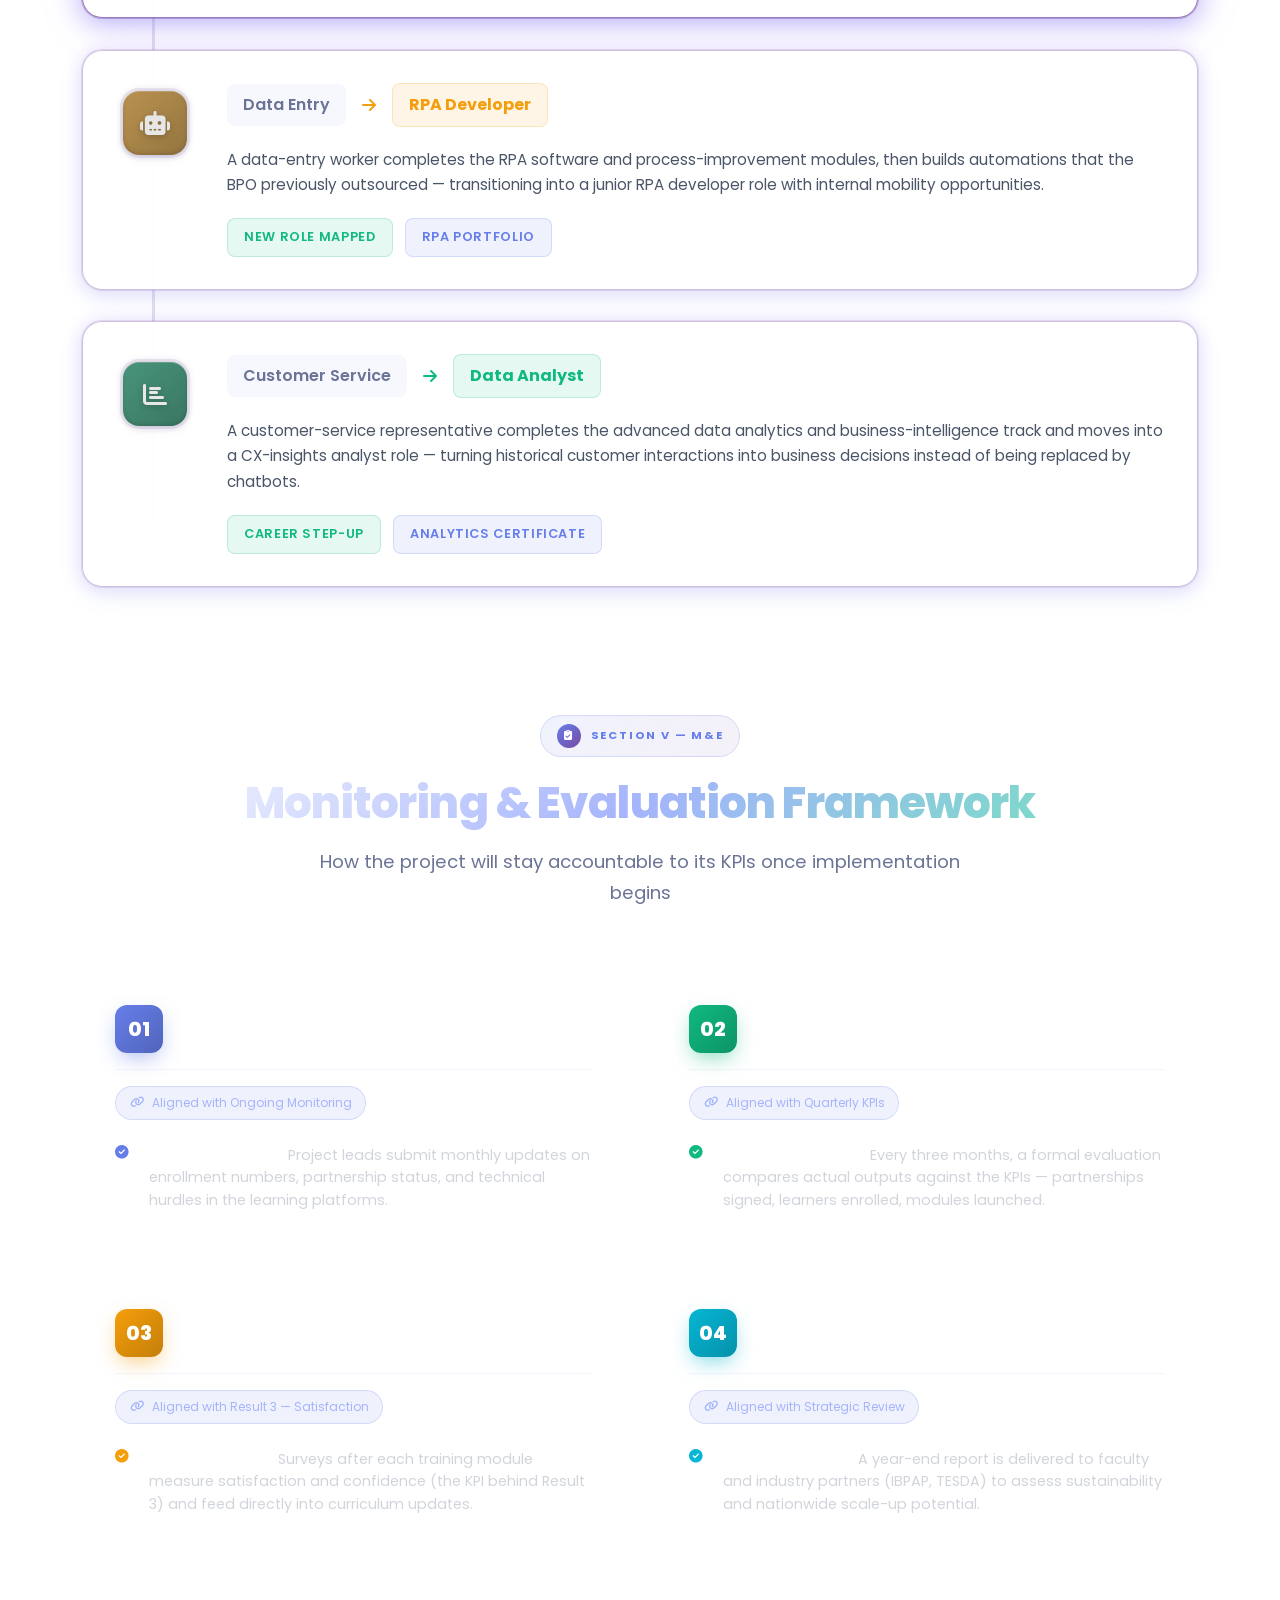
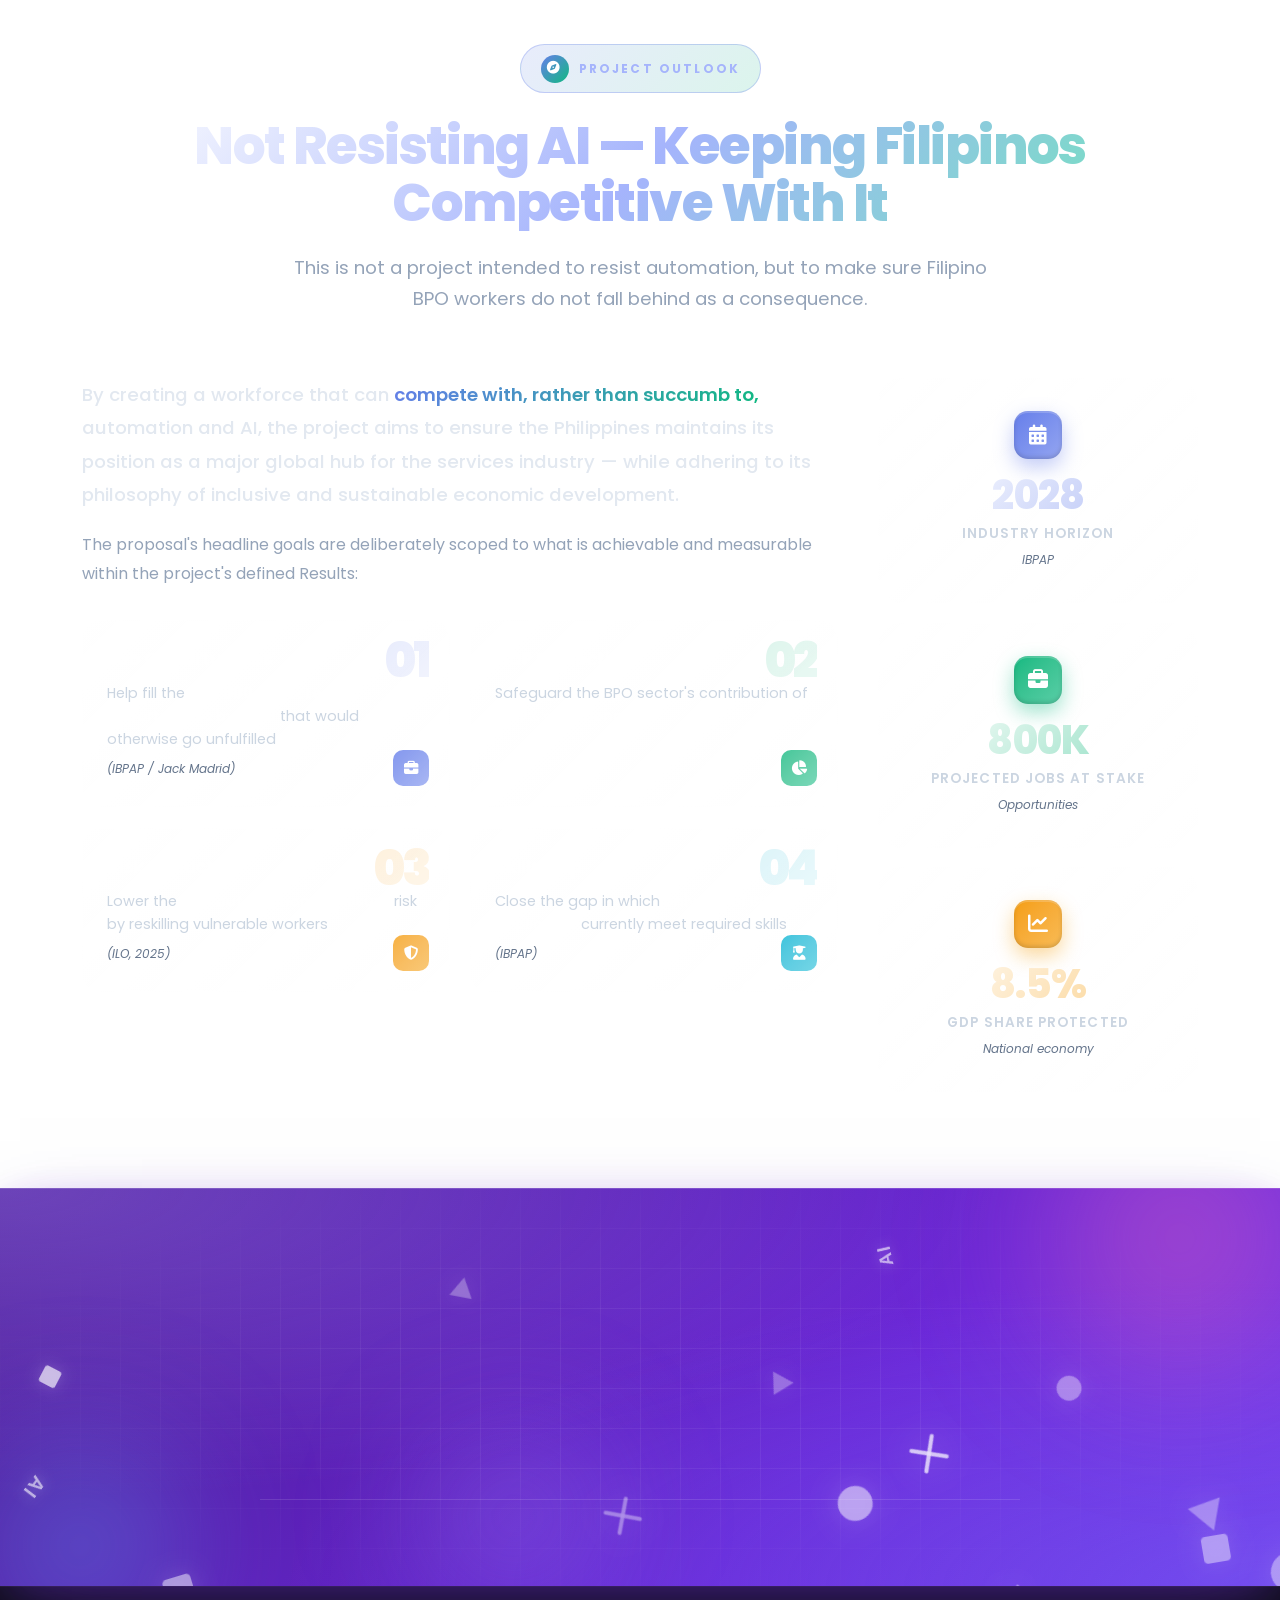
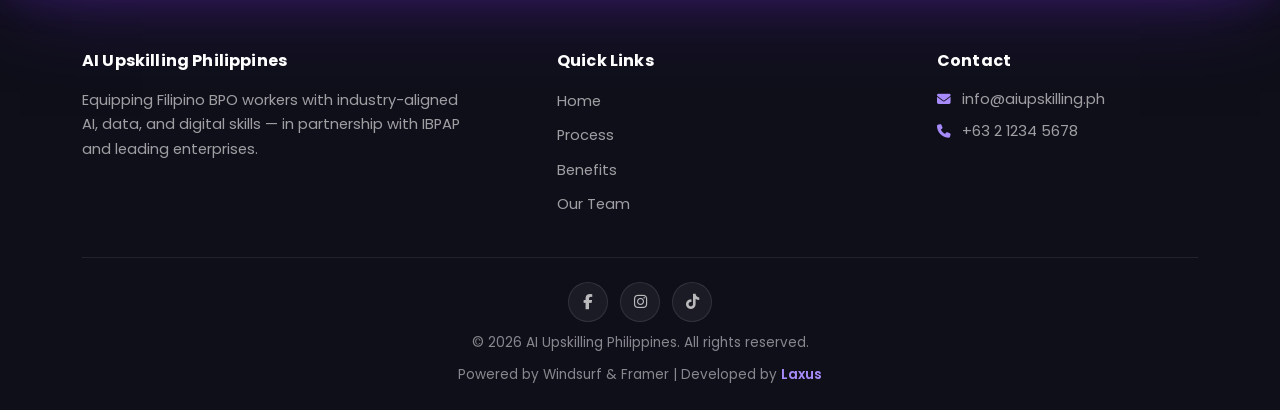
==== commit 4ec4b139: "Update CSS version to v16 for cache busting" ====
--- a/benefits.html
+++ b/benefits.html
@@ -7,7 +7,7 @@
     <link href="https://fonts.googleapis.com/css2?family=Poppins:wght@300;400;500;600;700&display=swap" rel="stylesheet">
     <link href="https://cdn.jsdelivr.net/npm/bootstrap@5.3.0/dist/css/bootstrap.min.css" rel="stylesheet">
     <link href="https://cdnjs.cloudflare.com/ajax/libs/font-awesome/6.4.0/css/all.min.css" rel="stylesheet">
-    <link href="styles.css?v=14" rel="stylesheet">
+    <link href="styles.css?v=16" rel="stylesheet">
     
     <!-- Favicon -->
     <link rel="icon" type="image/png" href="https://cdn-icons-png.flaticon.com/512/4712/4712109.png">
--- a/styles.css
+++ b/styles.css
@@ -14,6 +14,16 @@
     --header-height: 80px;
 }
 
+/* Hide scrollbar across all pages */
+html {
+    scrollbar-width: none; /* Firefox */
+    -ms-overflow-style: none; /* IE and Edge */
+}
+
+html::-webkit-scrollbar {
+    display: none; /* Chrome, Safari, Opera */
+}
+
 /* Safe Scroll Reveal Animations - Laxus approach */
 .scroll-reveal-safe {
     opacity: 0;
@@ -596,6 +606,12 @@
     transform: scaleX(0);
     transform-origin: center;
     opacity: 0;
+    transition: transform 0.3s ease, opacity 0.3s ease;
+}
+
+.nav-link:hover .nav-bar {
+    transform: scaleX(1);
+    opacity: 1;
 }
 
 .nav-link.active {
@@ -630,6 +646,10 @@
     color: white;
     padding: 120px 0 80px 0;
     position: relative;
+    overflow: hidden;
+}
+
+.hero::before {
     overflow: hidden;
 }
 
@@ -5643,6 +5663,7 @@
     display: grid;
     grid-template-columns: repeat(2, 1fr);
     gap: 1.5rem;
+    justify-content: center;
 }
 
 .skill-card-how-it-works {
@@ -5698,6 +5719,14 @@
     grid-column: span 1;
     grid-row: span 1;
 }
+
+.skill-card-wide-how-it-works:last-child {
+    grid-column: 1 / -1;
+    justify-self: center;
+    max-width: 600px;
+}
+
+
 
 /* Card number */
 .skill-card-number-how-it-works {
@@ -5750,6 +5779,7 @@
 .skill-card-content-how-it-works {
     position: relative;
     z-index: 1;
+    text-align: center;
 }
 
 .skill-card-content-how-it-works h4 {
